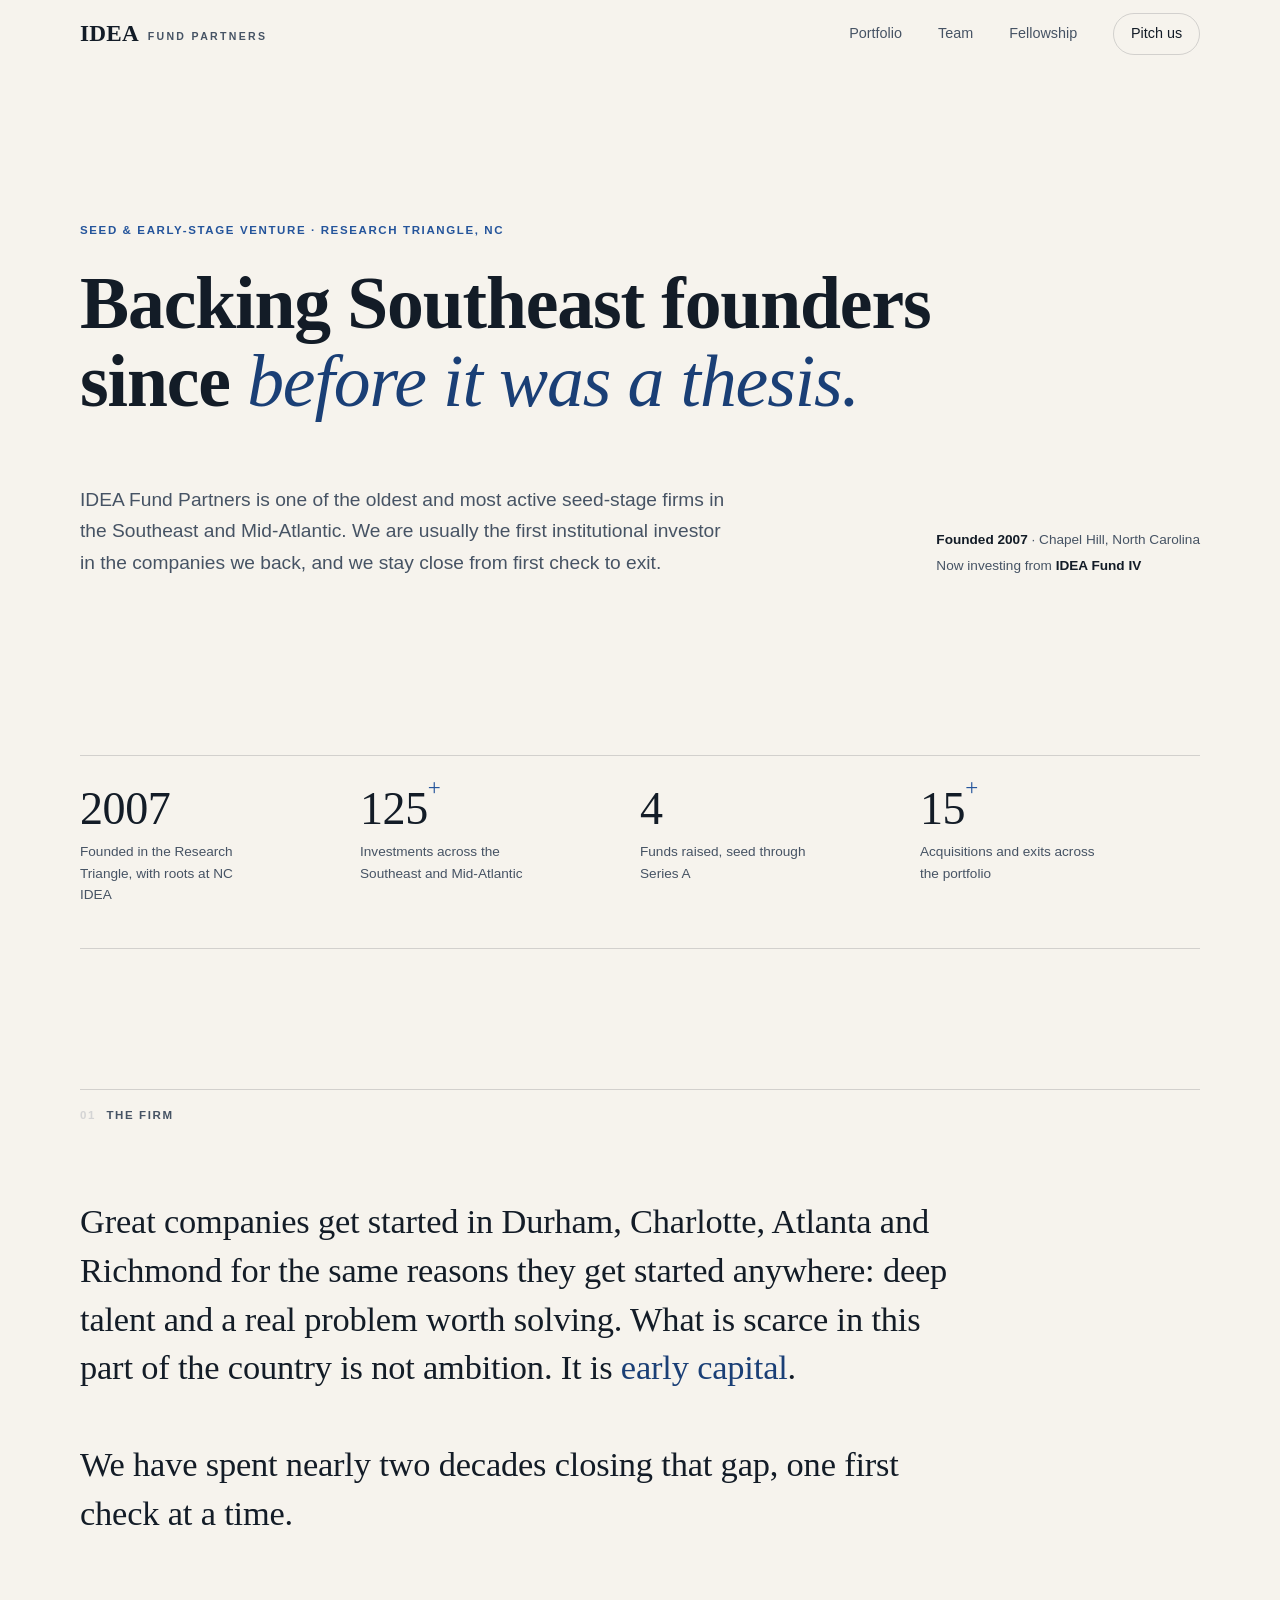
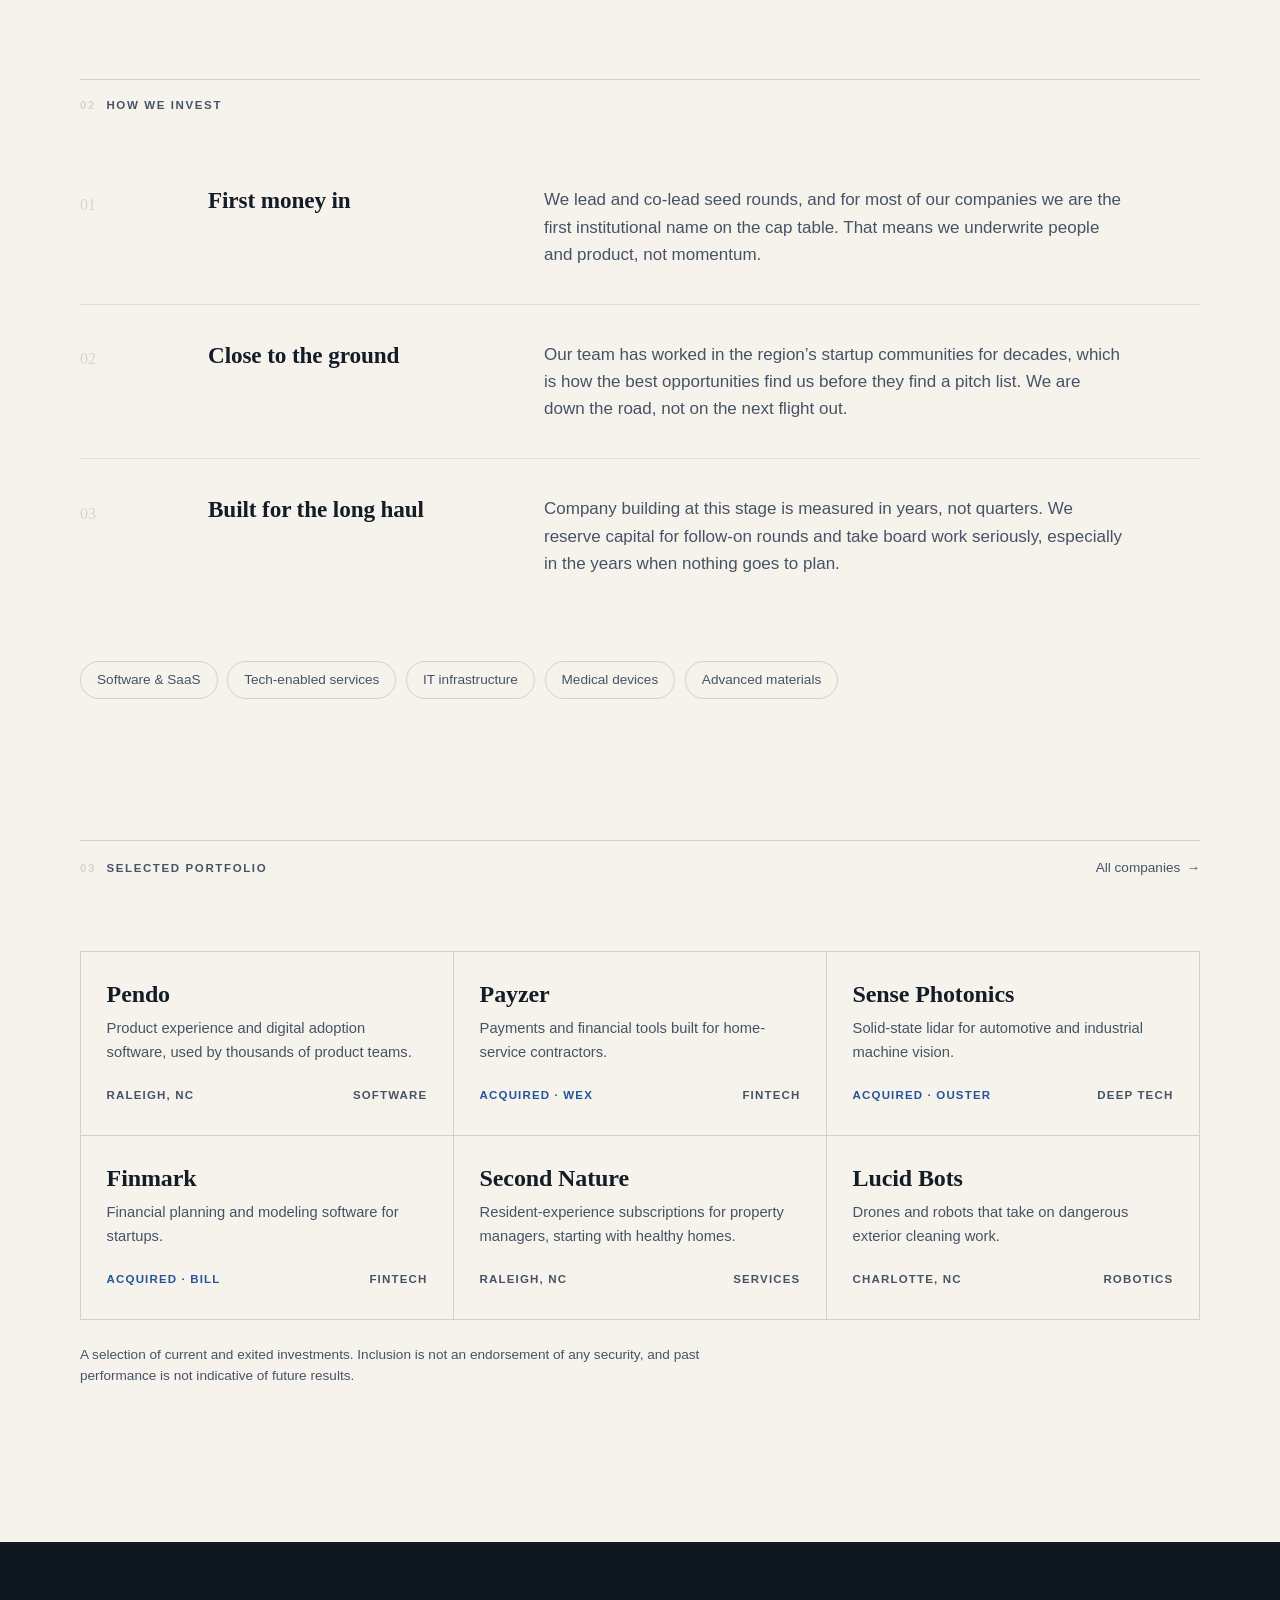
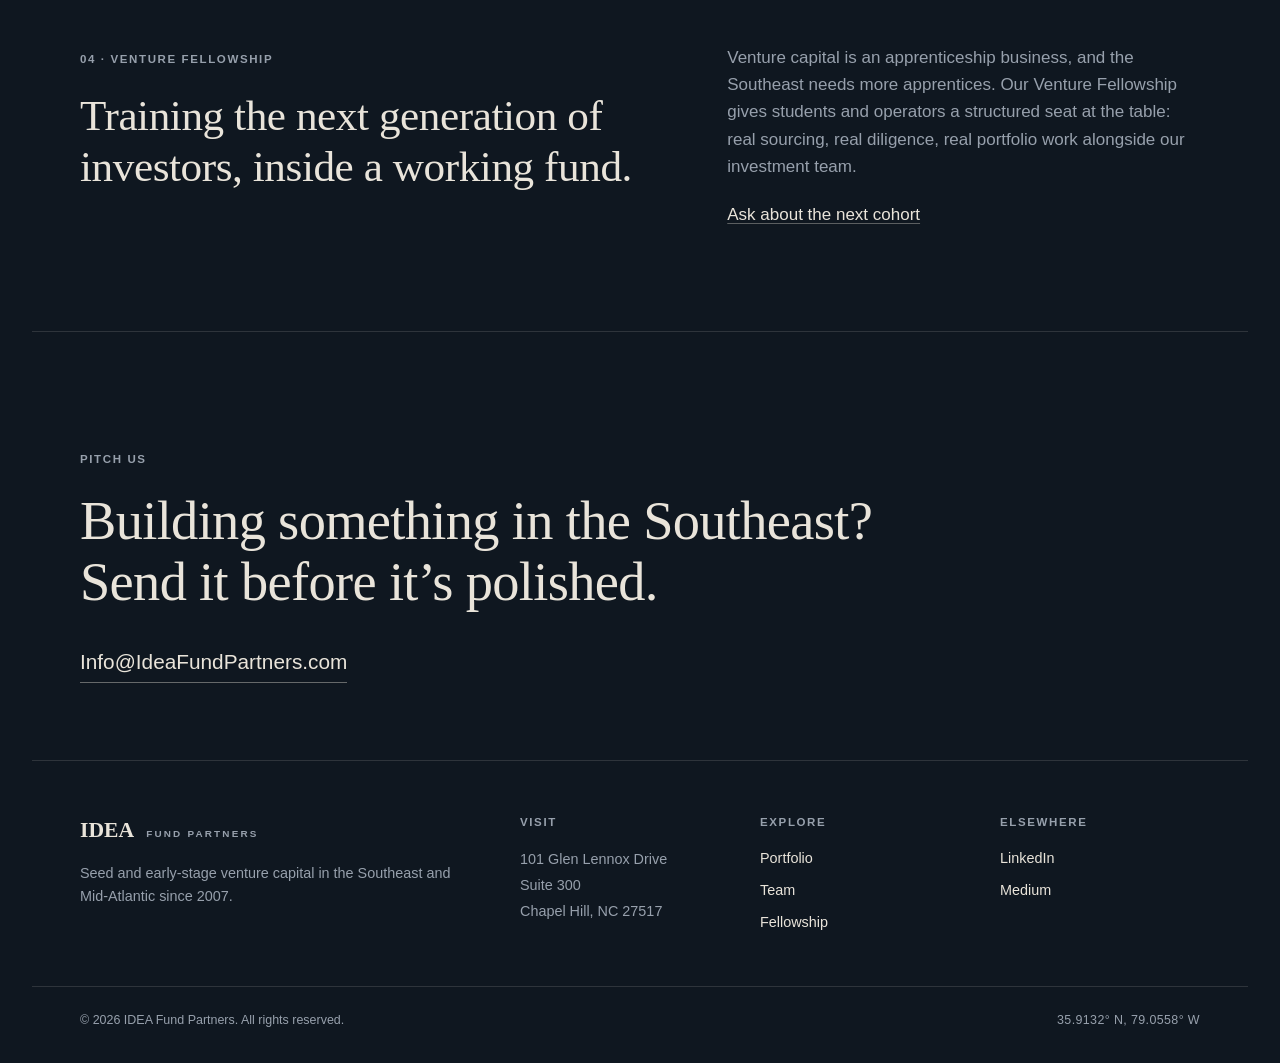
==== ideafund/index.html @ 856aa428 "Add IDEA Fund Partners site redesign Static three-page site (home, portfolio, team) for ideafundpart" ====
<!doctype html>
<html lang="en">
<head>
  <meta charset="utf-8">
  <meta name="viewport" content="width=device-width, initial-scale=1">
  <title>IDEA Fund Partners · Seed &amp; early-stage venture capital in the Southeast</title>
  <meta name="description" content="IDEA Fund Partners is one of the oldest and most active seed-stage venture firms in the Southeast and Mid-Atlantic, usually the first institutional investor in the companies it backs.">
  <link rel="icon" type="image/svg+xml" href="assets/favicon.svg">
  <link rel="preload" href="assets/fonts/source-serif-4-var.woff2" as="font" type="font/woff2" crossorigin>
  <link rel="preload" href="assets/fonts/inter-var.woff2" as="font" type="font/woff2" crossorigin>
  <link rel="stylesheet" href="assets/css/site.css">
  <meta property="og:title" content="IDEA Fund Partners">
  <meta property="og:description" content="Seed and early-stage venture capital in the Southeast and Mid-Atlantic since 2007. Usually the first institutional check.">
  <meta property="og:type" content="website">
</head>
<body>
  <a class="skip-link" href="#main">Skip to content</a>

  <header class="site-header">
    <div class="shell">
      <a class="wordmark" href="index.html" aria-label="IDEA Fund Partners home">
        <span class="idea">IDEA</span>
        <span class="rest">Fund Partners</span>
      </a>
      <button class="nav-toggle" aria-expanded="false" aria-controls="nav" aria-label="Menu">
        <span></span><span></span>
      </button>
      <nav class="site-nav" id="nav" aria-label="Primary">
        <a href="portfolio.html">Portfolio</a>
        <a href="team.html">Team</a>
        <a href="index.html#fellowship">Fellowship</a>
        <a class="nav-cta" href="mailto:Info@IdeaFundPartners.com">Pitch us</a>
      </nav>
    </div>
  </header>

  <main id="main">

    <section class="hero shell">
      <p class="label label--accent reveal">Seed &amp; early-stage venture · Research Triangle, NC</p>
      <h1 class="reveal">Backing Southeast founders since <em>before it was a thesis.</em></h1>
      <div class="hero-foot">
        <p class="hero-lede reveal">IDEA Fund Partners is one of the oldest and most active seed-stage
        firms in the Southeast and Mid-Atlantic. We are usually the first institutional
        investor in the companies we back, and we stay close from first check to exit.</p>
        <div class="hero-meta reveal" role="note">
          <strong>Founded 2007</strong> · Chapel Hill, North Carolina<br>
          Now investing from <strong>IDEA Fund IV</strong>
        </div>
      </div>
    </section>

    <section class="section shell" aria-label="Firm at a glance">
      <div class="stats reveal-group">
        <div class="reveal">
          <div class="num">2007</div>
          <p class="what">Founded in the Research Triangle, with roots at NC IDEA</p>
        </div>
        <div class="reveal">
          <div class="num">125<sup>+</sup></div>
          <p class="what">Investments across the Southeast and Mid-Atlantic</p>
        </div>
        <div class="reveal">
          <div class="num">4</div>
          <p class="what">Funds raised, seed through Series A</p>
        </div>
        <div class="reveal">
          <div class="num">15<sup>+</sup></div>
          <p class="what">Acquisitions and exits across the portfolio</p>
        </div>
      </div>
    </section>

    <section class="section shell" id="firm">
      <div class="section-head">
        <span class="label"><span class="n">01</span> The firm</span>
      </div>
      <div class="statement reveal">
        <p>Great companies get started in Durham, Charlotte, Atlanta and Richmond for
        the same reasons they get started anywhere: deep talent and a real problem
        worth solving. What is scarce in this part of the country is not ambition.
        It is <span class="accent">early capital</span>.</p>
        <p>We have spent nearly two decades closing that gap, one first check at a time.</p>
      </div>
    </section>

    <section class="section shell" id="approach">
      <div class="section-head">
        <span class="label"><span class="n">02</span> How we invest</span>
      </div>
      <div class="approach">
        <div class="approach-row reveal">
          <span class="n">01</span>
          <h3>First money in</h3>
          <p>We lead and co-lead seed rounds, and for most of our companies we are the
          first institutional name on the cap table. That means we underwrite people
          and product, not momentum.</p>
        </div>
        <div class="approach-row reveal">
          <span class="n">02</span>
          <h3>Close to the ground</h3>
          <p>Our team has worked in the region’s startup communities for decades, which
          is how the best opportunities find us before they find a pitch list. We are
          down the road, not on the next flight out.</p>
        </div>
        <div class="approach-row reveal">
          <span class="n">03</span>
          <h3>Built for the long haul</h3>
          <p>Company building at this stage is measured in years, not quarters. We
          reserve capital for follow-on rounds and take board work seriously,
          especially in the years when nothing goes to plan.</p>
        </div>
      </div>
      <ul class="sectors reveal" aria-label="Sectors we invest in">
        <li>Software &amp; SaaS</li>
        <li>Tech-enabled services</li>
        <li>IT infrastructure</li>
        <li>Medical devices</li>
        <li>Advanced materials</li>
      </ul>
    </section>

    <section class="section shell" id="portfolio">
      <div class="section-head">
        <span class="label"><span class="n">03</span> Selected portfolio</span>
        <a class="section-link" href="portfolio.html">All companies</a>
      </div>
      <div class="portfolio-grid reveal-group">
        <article class="reveal">
          <h3>Pendo</h3>
          <p class="desc">Product experience and digital adoption software, used by
          thousands of product teams.</p>
          <div class="meta"><span>Raleigh, NC</span><span>Software</span></div>
        </article>
        <article class="reveal">
          <h3>Payzer</h3>
          <p class="desc">Payments and financial tools built for home-service
          contractors.</p>
          <div class="meta"><span class="exit">Acquired · WEX</span><span>Fintech</span></div>
        </article>
        <article class="reveal">
          <h3>Sense Photonics</h3>
          <p class="desc">Solid-state lidar for automotive and industrial machine
          vision.</p>
          <div class="meta"><span class="exit">Acquired · Ouster</span><span>Deep tech</span></div>
        </article>
        <article class="reveal">
          <h3>Finmark</h3>
          <p class="desc">Financial planning and modeling software for startups.</p>
          <div class="meta"><span class="exit">Acquired · BILL</span><span>Fintech</span></div>
        </article>
        <article class="reveal">
          <h3>Second Nature</h3>
          <p class="desc">Resident-experience subscriptions for property managers,
          starting with healthy homes.</p>
          <div class="meta"><span>Raleigh, NC</span><span>Services</span></div>
        </article>
        <article class="reveal">
          <h3>Lucid Bots</h3>
          <p class="desc">Drones and robots that take on dangerous exterior cleaning
          work.</p>
          <div class="meta"><span>Charlotte, NC</span><span>Robotics</span></div>
        </article>
      </div>
      <p class="portfolio-note">A selection of current and exited investments. Inclusion is not an
      endorsement of any security, and past performance is not indicative of future results.</p>
    </section>

    <section class="band" id="fellowship">
      <div class="shell">
        <div>
          <span class="label">04 · Venture Fellowship</span>
          <h2>Training the next generation of investors, inside a working fund.</h2>
        </div>
        <div>
          <p>Venture capital is an apprenticeship business, and the Southeast needs
          more apprentices. Our Venture Fellowship gives students and operators a
          structured seat at the table: real sourcing, real diligence, real portfolio
          work alongside our investment team.</p>
          <p style="margin-top:1.25em"><a href="mailto:Info@IdeaFundPartners.com?subject=Venture%20Fellowship">Ask about the next cohort</a></p>
        </div>
      </div>
    </section>

  </main>

  <footer class="site-footer">
    <div class="shell footer-cta">
      <span class="label">Pitch us</span>
      <h2>Building something in the Southeast? Send it before it’s polished.</h2>
      <a class="mail" href="mailto:Info@IdeaFundPartners.com">Info@IdeaFundPartners.com</a>
    </div>
    <div class="shell footer-cols">
      <div>
        <div class="footer-wordmark">IDEA <span>Fund Partners</span></div>
        <p>Seed and early-stage venture capital in the Southeast and Mid-Atlantic
        since 2007.</p>
      </div>
      <div>
        <span class="label">Visit</span>
        <address>
          101 Glen Lennox Drive<br>
          Suite 300<br>
          Chapel Hill, NC 27517
        </address>
      </div>
      <div>
        <span class="label">Explore</span>
        <ul>
          <li><a href="portfolio.html">Portfolio</a></li>
          <li><a href="team.html">Team</a></li>
          <li><a href="index.html#fellowship">Fellowship</a></li>
        </ul>
      </div>
      <div>
        <span class="label">Elsewhere</span>
        <ul>
          <li><a href="https://www.linkedin.com/company/ideafundpartners" rel="noopener">LinkedIn</a></li>
          <li><a href="https://ideafundpartners.medium.com" rel="noopener">Medium</a></li>
        </ul>
      </div>
    </div>
    <div class="shell footer-legal">
      <span>&copy; <span data-year>2026</span> IDEA Fund Partners. All rights reserved.</span>
      <span class="coords">35.9132° N, 79.0558° W</span>
    </div>
  </footer>

  <script src="assets/js/site.js"></script>
</body>
</html>
---- ideafund/assets/css/site.css ----
/* ------------------------------------------------------------------
   IDEA Fund Partners — site styles
   Type: Source Serif 4 (display) / Inter (text, UI), self-hosted.
   No framework. Custom properties below are the whole design system.
   ------------------------------------------------------------------ */

@font-face {
  font-family: "Source Serif 4";
  src: url("../fonts/source-serif-4-var.woff2") format("woff2");
  font-weight: 300 700;
  font-style: normal;
  font-display: swap;
}
@font-face {
  font-family: "Source Serif 4";
  src: url("../fonts/source-serif-4-italic-var.woff2") format("woff2");
  font-weight: 300 700;
  font-style: italic;
  font-display: swap;
}
@font-face {
  font-family: "Inter";
  src: url("../fonts/inter-var.woff2") format("woff2");
  font-weight: 100 900;
  font-style: normal;
  font-display: swap;
}

:root {
  --paper: #f6f3ed;
  --paper-raised: #fbf9f5;
  --ink: #131c27;
  --ink-soft: #465364;
  --ink-faint: #77819144;
  --line: rgba(19, 28, 39, 0.16);
  --line-soft: rgba(19, 28, 39, 0.09);
  --accent: #24549b;
  --accent-deep: #1a3f76;
  --footer-ink: #0f1720;
  --footer-paper: #e9e4da;
  --footer-soft: #97a0ac;

  --serif: "Source Serif 4", "Iowan Old Style", Georgia, serif;
  --sans: "Inter", -apple-system, "Segoe UI", Helvetica, Arial, sans-serif;

  --measure: 34em;
  --gutter: clamp(1.25rem, 4vw, 3rem);
  --section: clamp(5rem, 11vw, 9.5rem);
  --max: 76rem;

  --ease: cubic-bezier(0.25, 0.1, 0.25, 1);
}

* { box-sizing: border-box; }

html {
  scroll-behavior: smooth;
  -webkit-text-size-adjust: 100%;
}

body {
  margin: 0;
  background: var(--paper);
  color: var(--ink);
  font-family: var(--sans);
  font-size: 1.0625rem;
  line-height: 1.6;
  font-feature-settings: "cv05" 1, "cv11" 1; /* Inter: open a, single-storey l off */
  -webkit-font-smoothing: antialiased;
  text-rendering: optimizeLegibility;
}

::selection {
  background: var(--accent);
  color: var(--paper);
}

a {
  color: inherit;
  text-decoration-thickness: 1px;
  text-underline-offset: 0.2em;
  text-decoration-color: var(--ink-faint);
  transition: text-decoration-color 160ms var(--ease), color 160ms var(--ease);
}
a:hover { text-decoration-color: currentColor; }

:focus-visible {
  outline: 2px solid var(--accent);
  outline-offset: 3px;
  border-radius: 1px;
}

.skip-link {
  position: absolute;
  left: -100vw;
  top: 0.75rem;
  background: var(--ink);
  color: var(--paper);
  padding: 0.5rem 0.9rem;
  font-size: 0.85rem;
  text-decoration: none;
  z-index: 100;
}
.skip-link:focus { left: 0.75rem; }

/* ---- layout primitives ------------------------------------------- */

.shell {
  max-width: var(--max);
  margin-inline: auto;
  padding-inline: var(--gutter);
}

.section {
  padding-block: var(--section);
  scroll-margin-top: 5rem;
}
.section + .section { padding-top: 0; }
.hero + .section { padding-top: clamp(2rem, 5vw, 4rem); }
.page-intro + .section { padding-top: 0; }

.rule { border: 0; border-top: 1px solid var(--line); margin: 0; }

/* Small uppercase labels — used for kickers, tags, column heads */
.label {
  font-size: 0.72rem;
  font-weight: 600;
  letter-spacing: 0.14em;
  text-transform: uppercase;
  color: var(--ink-soft);
}
.label--accent { color: var(--accent); }

.section-head {
  display: flex;
  align-items: baseline;
  justify-content: space-between;
  gap: 1rem;
  border-top: 1px solid var(--line);
  padding-top: 1rem;
  margin-bottom: clamp(2.5rem, 6vw, 4.5rem);
}
.section-head .label { display: inline-flex; gap: 0.9em; }
.section-head .label .n { color: var(--ink-faint); font-variant-numeric: tabular-nums; }

.section-link {
  font-size: 0.85rem;
  font-weight: 500;
  color: var(--ink-soft);
  text-decoration: none;
  white-space: nowrap;
}
.section-link::after {
  content: "\2192";
  margin-left: 0.45em;
  display: inline-block;
  transition: transform 180ms var(--ease);
}
.section-link:hover { color: var(--ink); }
.section-link:hover::after { transform: translateX(3px); }

/* ---- header ------------------------------------------------------- */

.site-header {
  position: sticky;
  top: 0;
  z-index: 50;
  background: color-mix(in srgb, var(--paper) 88%, transparent);
  -webkit-backdrop-filter: blur(10px);
  backdrop-filter: blur(10px);
  border-bottom: 1px solid transparent;
  transition: border-color 220ms var(--ease);
}
.site-header.is-scrolled { border-bottom-color: var(--line-soft); }

.site-header .shell {
  display: flex;
  align-items: center;
  justify-content: space-between;
  height: 4.25rem;
}

.wordmark {
  display: inline-flex;
  align-items: baseline;
  gap: 0.55rem;
  text-decoration: none;
  line-height: 1;
}
.wordmark .idea {
  font-family: var(--serif);
  font-size: 1.45rem;
  font-weight: 640;
  letter-spacing: 0.01em;
}
.wordmark .rest {
  font-size: 0.66rem;
  font-weight: 600;
  letter-spacing: 0.22em;
  text-transform: uppercase;
  color: var(--ink-soft);
  transform: translateY(-1px);
}

.site-nav {
  display: flex;
  align-items: center;
  gap: clamp(1.25rem, 3vw, 2.25rem);
}
.site-nav a {
  font-size: 0.9rem;
  font-weight: 500;
  text-decoration: none;
  color: var(--ink-soft);
}
.site-nav a:hover,
.site-nav a[aria-current="page"] { color: var(--ink); }
.site-nav a[aria-current="page"] {
  text-decoration: underline;
  text-decoration-thickness: 1px;
  text-underline-offset: 0.45em;
  text-decoration-color: var(--accent);
}

.nav-cta {
  border: 1px solid var(--line);
  border-radius: 999px;
  padding: 0.5rem 1.05rem;
  color: var(--ink) !important;
  transition: background 180ms var(--ease), border-color 180ms var(--ease), color 180ms var(--ease);
}
.nav-cta:hover {
  background: var(--ink);
  border-color: var(--ink);
  color: var(--paper) !important;
}

.nav-toggle { display: none; }

@media (max-width: 44em) {
  .nav-toggle {
    display: inline-flex;
    flex-direction: column;
    justify-content: center;
    gap: 5px;
    width: 2.5rem;
    height: 2.5rem;
    padding: 0;
    background: none;
    border: 0;
    cursor: pointer;
    align-items: center;
  }
  .nav-toggle span {
    width: 1.15rem;
    height: 1.5px;
    background: var(--ink);
    transition: transform 200ms var(--ease), opacity 200ms var(--ease);
  }
  .nav-toggle[aria-expanded="true"] span:nth-child(1) { transform: translateY(3.25px) rotate(45deg); }
  .nav-toggle[aria-expanded="true"] span:nth-child(2) { transform: translateY(-3.25px) rotate(-45deg); }

  .site-nav {
    position: absolute;
    inset: 100% 0 auto 0;
    flex-direction: column;
    align-items: stretch;
    gap: 0;
    background: var(--paper);
    border-bottom: 1px solid var(--line);
    padding: 0.5rem var(--gutter) 1.25rem;
    display: none;
  }
  .site-nav.is-open { display: flex; }
  .site-nav a {
    padding: 0.85rem 0;
    font-size: 1.05rem;
    border-bottom: 1px solid var(--line-soft);
  }
  .nav-cta {
    margin-top: 1rem;
    border-radius: 999px;
    text-align: center;
    border-bottom: 1px solid var(--line);
  }
}

/* ---- hero --------------------------------------------------------- */

.hero { padding-block: clamp(4.5rem, 11vw, 9rem) clamp(4rem, 9vw, 7rem); }

.hero .label { margin-bottom: 1.5rem; }

.hero h1 {
  font-family: var(--serif);
  font-weight: 560;
  font-size: clamp(2.5rem, 6.4vw, 4.6rem);
  line-height: 1.06;
  letter-spacing: -0.015em;
  margin: 0;
  max-width: 15em;
  text-wrap: balance;
}
.hero h1 em {
  font-style: italic;
  font-weight: 480;
  color: var(--accent-deep);
}

.hero-foot {
  display: flex;
  flex-wrap: wrap;
  align-items: flex-end;
  justify-content: space-between;
  gap: 2rem 3rem;
  margin-top: clamp(2.5rem, 5vw, 4rem);
}
.hero-lede {
  font-size: clamp(1.05rem, 1.6vw, 1.2rem);
  line-height: 1.65;
  color: var(--ink-soft);
  max-width: var(--measure);
  margin: 0;
}
.hero-meta {
  font-size: 0.85rem;
  color: var(--ink-soft);
  line-height: 1.9;
}
@media (min-width: 44em) { .hero-meta { white-space: nowrap; } }
.hero-meta strong { font-weight: 600; color: var(--ink); }

/* ---- stats -------------------------------------------------------- */

.stats {
  display: grid;
  grid-template-columns: repeat(4, 1fr);
  border-top: 1px solid var(--line);
}
.stats > div {
  border-bottom: 1px solid var(--line);
  padding: 1.75rem 1.5rem 1.75rem 0;
}
.stats .num {
  font-family: var(--serif);
  font-size: clamp(2rem, 3.6vw, 2.9rem);
  font-weight: 540;
  line-height: 1.1;
  letter-spacing: -0.01em;
  font-variant-numeric: proportional-nums;
}
.stats .num sup {
  font-size: 0.5em;
  top: -0.55em;
  position: relative;
  color: var(--accent);
}
.stats .what {
  margin-top: 0.4rem;
  font-size: 0.85rem;
  color: var(--ink-soft);
  max-width: 13em;
}
@media (max-width: 44em) {
  .stats { grid-template-columns: 1fr 1fr; }
}

/* ---- editorial statement ------------------------------------------ */

.statement p {
  font-family: var(--serif);
  font-weight: 440;
  font-size: clamp(1.45rem, 3vw, 2.15rem);
  line-height: 1.42;
  letter-spacing: -0.005em;
  margin: 0;
  max-width: 26em;
}
.statement p + p { margin-top: 1.4em; }
.statement .accent { color: var(--accent-deep); }

/* ---- approach rows ------------------------------------------------ */

.approach { display: grid; gap: 0; }
.approach-row {
  display: grid;
  grid-template-columns: 5rem minmax(0, 18rem) minmax(0, 1fr);
  gap: 1.5rem 3rem;
  padding-block: 2.25rem;
  border-top: 1px solid var(--line-soft);
}
.approach-row:first-child { border-top: 0; padding-top: 0; }
.approach-row .n {
  font-family: var(--serif);
  font-size: 1rem;
  font-weight: 500;
  color: var(--ink-faint);
  font-variant-numeric: tabular-nums;
  padding-top: 0.35rem;
}
.approach-row h3 {
  font-family: var(--serif);
  font-size: 1.45rem;
  font-weight: 560;
  line-height: 1.25;
  margin: 0;
  letter-spacing: -0.005em;
}
.approach-row p {
  margin: 0;
  color: var(--ink-soft);
  max-width: var(--measure);
}
@media (max-width: 44em) {
  .approach-row { grid-template-columns: 1fr; gap: 0.6rem; }
  .approach-row .n { padding-top: 0; }
}

/* ---- sectors strip ------------------------------------------------ */

.sectors {
  display: flex;
  flex-wrap: wrap;
  gap: 0.6rem;
  margin-top: 3rem;
}
.sectors li {
  list-style: none;
  font-size: 0.85rem;
  font-weight: 500;
  color: var(--ink-soft);
  border: 1px solid var(--line);
  border-radius: 999px;
  padding: 0.45rem 1rem;
}
ul.sectors { padding: 0; margin-block: 3rem 0; }

/* ---- portfolio ---------------------------------------------------- */

.portfolio-grid {
  display: grid;
  grid-template-columns: repeat(3, 1fr);
  border-top: 1px solid var(--line);
  border-left: 1px solid var(--line);
}
.portfolio-grid > article {
  border-right: 1px solid var(--line);
  border-bottom: 1px solid var(--line);
  padding: 1.75rem 1.6rem 1.9rem;
  display: flex;
  flex-direction: column;
  gap: 0.55rem;
  min-height: 11.5rem;
  background: transparent;
  transition: background 200ms var(--ease);
}
.portfolio-grid > article:hover { background: var(--paper-raised); }
.portfolio-grid h3 {
  font-family: var(--serif);
  font-size: 1.5rem;
  font-weight: 580;
  letter-spacing: -0.005em;
  margin: 0;
  line-height: 1.2;
}
.portfolio-grid h3 a { text-decoration: none; }
.portfolio-grid .desc {
  margin: 0;
  font-size: 0.92rem;
  color: var(--ink-soft);
  flex: 1;
}
.portfolio-grid .meta {
  display: flex;
  justify-content: space-between;
  gap: 1rem;
  font-size: 0.72rem;
  font-weight: 600;
  letter-spacing: 0.1em;
  text-transform: uppercase;
  color: var(--ink-soft);
}
.portfolio-grid .meta .exit { color: var(--accent); }
@media (max-width: 60em) { .portfolio-grid { grid-template-columns: 1fr 1fr; } }
@media (max-width: 40em) { .portfolio-grid { grid-template-columns: 1fr; } }

.portfolio-note {
  margin-top: 1.5rem;
  font-size: 0.85rem;
  color: var(--ink-soft);
  max-width: 46em;
}

/* ---- team --------------------------------------------------------- */

.team-grid {
  display: grid;
  grid-template-columns: repeat(3, 1fr);
  gap: clamp(2.5rem, 5vw, 4rem) clamp(1.5rem, 4vw, 3rem);
}
.team-grid.team-grid--wide { grid-template-columns: repeat(2, 1fr); }
.person { border-top: 1px solid var(--line); padding-top: 1.25rem; }
.person h3 {
  font-family: var(--serif);
  font-size: 1.6rem;
  font-weight: 560;
  letter-spacing: -0.005em;
  margin: 0 0 0.25rem;
  line-height: 1.2;
}
.person .role {
  display: block;
  margin-bottom: 0.9rem;
}
.person p {
  margin: 0;
  font-size: 0.95rem;
  color: var(--ink-soft);
}
@media (max-width: 60em) {
  .team-grid, .team-grid.team-grid--wide { grid-template-columns: 1fr 1fr; }
}
@media (max-width: 40em) {
  .team-grid, .team-grid.team-grid--wide { grid-template-columns: 1fr; gap: 2.25rem; }
}

/* ---- fellowship / dark band --------------------------------------- */

.band {
  background: var(--footer-ink);
  color: var(--footer-paper);
}
.band .shell {
  padding-block: clamp(4rem, 8vw, 6.5rem);
  display: grid;
  grid-template-columns: minmax(0, 1.2fr) minmax(0, 1fr);
  gap: 2.5rem 5rem;
  align-items: start;
}
.band .label { color: var(--footer-soft); }
.band h2 {
  font-family: var(--serif);
  font-size: clamp(1.8rem, 3.6vw, 2.7rem);
  font-weight: 520;
  line-height: 1.18;
  letter-spacing: -0.01em;
  margin: 1.25rem 0 0;
  text-wrap: balance;
}
.band p { color: var(--footer-soft); margin: 0; max-width: var(--measure); }
.band p + p { margin-top: 1em; }
.band a { color: var(--footer-paper); text-decoration-color: rgba(233, 228, 218, 0.35); }
.band a:hover { text-decoration-color: var(--footer-paper); }
.band ::selection { background: var(--footer-paper); color: var(--footer-ink); }
@media (max-width: 52em) { .band .shell { grid-template-columns: 1fr; } }

/* ---- page intro (interior pages) ---------------------------------- */

.page-intro { padding-block: clamp(4rem, 9vw, 7rem) clamp(3rem, 7vw, 5.5rem); }
.page-intro h1 {
  font-family: var(--serif);
  font-weight: 560;
  font-size: clamp(2.3rem, 5.4vw, 3.9rem);
  line-height: 1.08;
  letter-spacing: -0.012em;
  margin: 1.25rem 0 0;
  max-width: 17em;
  text-wrap: balance;
}
.page-intro .lede {
  margin: 1.75rem 0 0;
  font-size: clamp(1.02rem, 1.5vw, 1.15rem);
  color: var(--ink-soft);
  max-width: var(--measure);
}

/* ---- footer ------------------------------------------------------- */

.site-footer {
  background: var(--footer-ink);
  color: var(--footer-paper);
}
.site-footer a { color: inherit; text-decoration: none; }
.site-footer a:hover { text-decoration: underline; text-decoration-thickness: 1px; text-underline-offset: 0.25em; }
.site-footer ::selection { background: var(--footer-paper); color: var(--footer-ink); }

.footer-cta {
  padding-block: clamp(4rem, 9vw, 7rem) clamp(3rem, 6vw, 5rem);
  border-top: 1px solid rgba(233, 228, 218, 0.14);
  border-bottom: 1px solid rgba(233, 228, 218, 0.14);
}
.footer-cta h2 {
  font-family: var(--serif);
  font-weight: 520;
  font-size: clamp(2rem, 4.6vw, 3.4rem);
  line-height: 1.12;
  letter-spacing: -0.012em;
  margin: 1.25rem 0 0;
  max-width: 16em;
  text-wrap: balance;
}
.footer-cta .label { color: var(--footer-soft); }
.footer-cta .mail {
  display: inline-block;
  margin-top: 2rem;
  font-size: clamp(1.05rem, 2vw, 1.3rem);
  font-weight: 500;
  border-bottom: 1px solid rgba(233, 228, 218, 0.4);
  padding-bottom: 0.2em;
  transition: border-color 180ms var(--ease);
}
.footer-cta .mail:hover { text-decoration: none; border-color: var(--footer-paper); }

.footer-cols {
  display: grid;
  grid-template-columns: 2fr 1fr 1fr 1fr;
  gap: 2.5rem;
  padding-block: 3.25rem;
  font-size: 0.9rem;
  color: var(--footer-soft);
}
.footer-cols .label { color: var(--footer-soft); margin-bottom: 1rem; display: block; }
.footer-cols ul { list-style: none; margin: 0; padding: 0; display: grid; gap: 0.55rem; }
.footer-cols address { font-style: normal; line-height: 1.8; }
.footer-cols a { color: var(--footer-paper); }
.footer-wordmark {
  font-family: var(--serif);
  font-size: 1.35rem;
  font-weight: 620;
  color: var(--footer-paper);
  margin-bottom: 0.75rem;
}
.footer-wordmark span {
  font-family: var(--sans);
  font-size: 0.62rem;
  font-weight: 600;
  letter-spacing: 0.22em;
  text-transform: uppercase;
  color: var(--footer-soft);
  margin-left: 0.5rem;
}

.footer-legal {
  display: flex;
  flex-wrap: wrap;
  justify-content: space-between;
  gap: 0.75rem 2rem;
  padding-block: 1.5rem 2rem;
  border-top: 1px solid rgba(233, 228, 218, 0.14);
  font-size: 0.78rem;
  color: var(--footer-soft);
}
.footer-legal .coords { font-variant-numeric: tabular-nums; letter-spacing: 0.03em; }

@media (max-width: 52em) {
  .footer-cols { grid-template-columns: 1fr 1fr; }
}
@media (max-width: 34em) {
  .footer-cols { grid-template-columns: 1fr; }
}

/* ---- reveal-on-scroll --------------------------------------------- */

@media (prefers-reduced-motion: no-preference) {
  .reveal {
    opacity: 0;
    transform: translateY(14px);
    transition: opacity 650ms var(--ease), transform 650ms var(--ease);
    transition-delay: var(--reveal-delay, 0ms);
  }
  .reveal.is-visible { opacity: 1; transform: none; }
}

/* ---- print -------------------------------------------------------- */

@media print {
  .site-header, .skip-link, .nav-toggle { display: none; }
  body { background: #fff; }
}
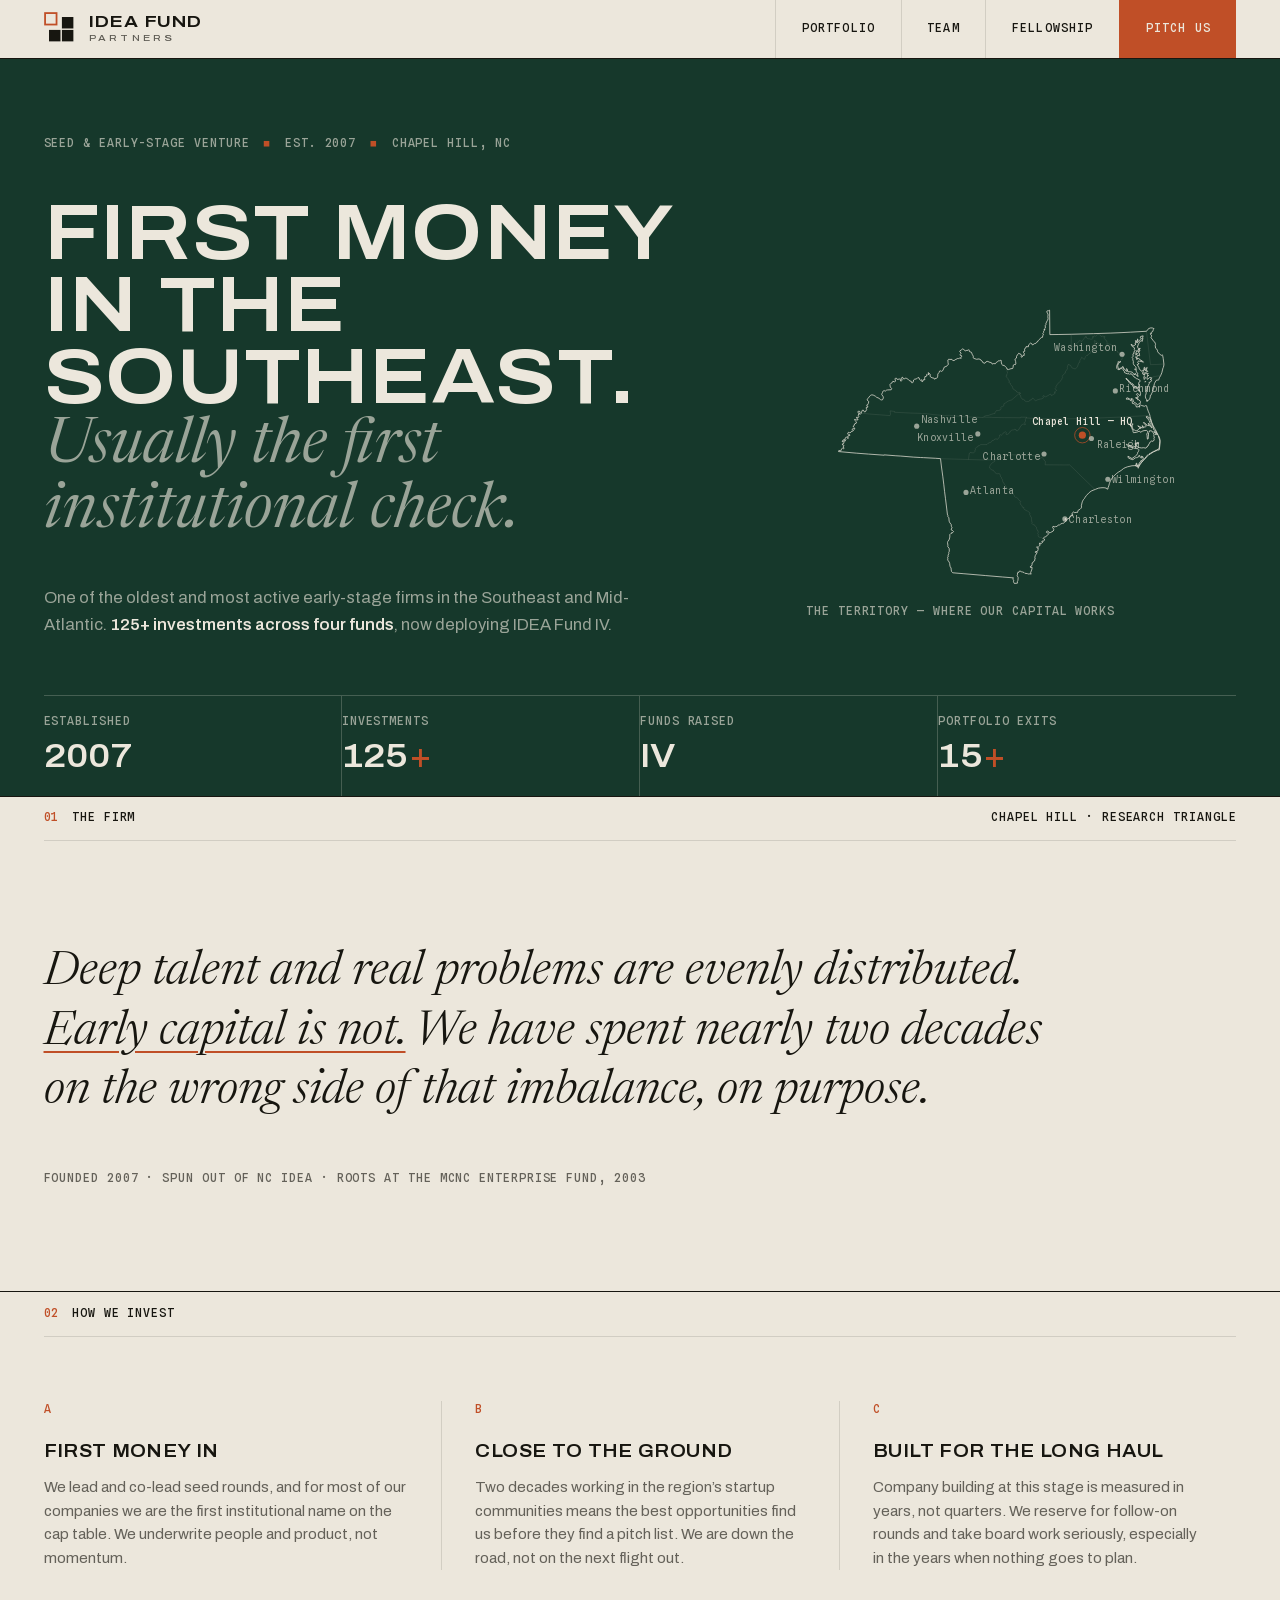
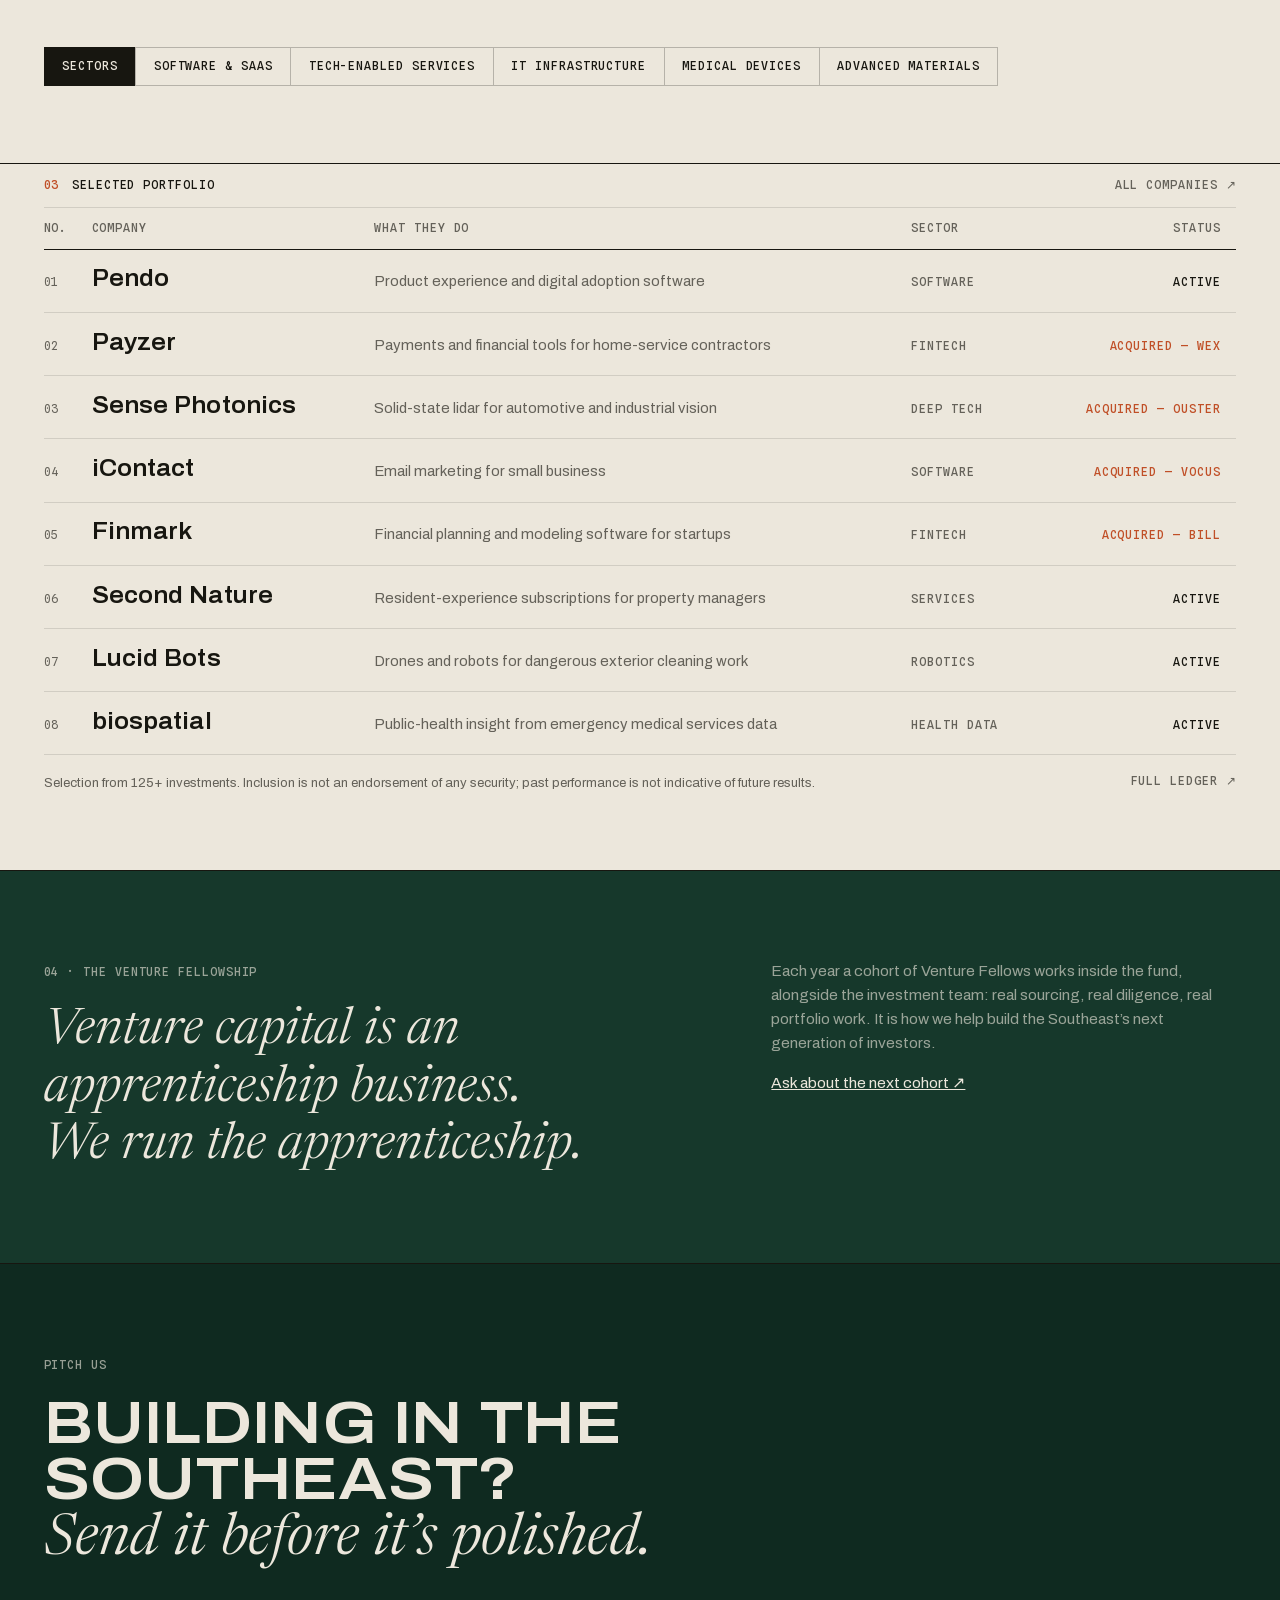
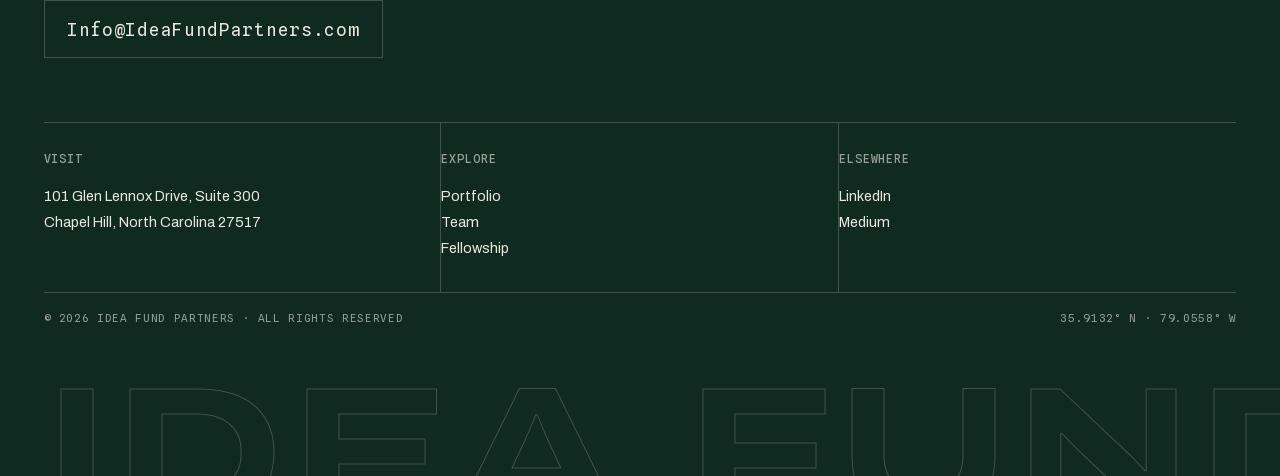
==== commit f2773dcf: "Rebuild IDEA Fund Partners site with a distinctive ledger design Complete redesign replacing the fir" ====
--- a/ideafund/index.html
+++ b/ideafund/index.html
@@ -3,11 +3,12 @@
 <head>
   <meta charset="utf-8">
   <meta name="viewport" content="width=device-width, initial-scale=1">
-  <title>IDEA Fund Partners · Seed &amp; early-stage venture capital in the Southeast</title>
+  <title>IDEA Fund Partners — First money in the Southeast</title>
   <meta name="description" content="IDEA Fund Partners is one of the oldest and most active seed-stage venture firms in the Southeast and Mid-Atlantic, usually the first institutional investor in the companies it backs.">
   <link rel="icon" type="image/svg+xml" href="assets/favicon.svg">
-  <link rel="preload" href="assets/fonts/source-serif-4-var.woff2" as="font" type="font/woff2" crossorigin>
-  <link rel="preload" href="assets/fonts/inter-var.woff2" as="font" type="font/woff2" crossorigin>
+  <link rel="preload" href="assets/fonts/archivo-var.woff2" as="font" type="font/woff2" crossorigin>
+  <link rel="preload" href="assets/fonts/newsreader-italic-var.woff2" as="font" type="font/woff2" crossorigin>
+  <link rel="preload" href="assets/fonts/spline-sans-mono-var.woff2" as="font" type="font/woff2" crossorigin>
   <link rel="stylesheet" href="assets/css/site.css">
   <meta property="og:title" content="IDEA Fund Partners">
   <meta property="og:description" content="Seed and early-stage venture capital in the Southeast and Mid-Atlantic since 2007. Usually the first institutional check.">
@@ -18,166 +19,220 @@
 
   <header class="site-header">
     <div class="shell">
-      <a class="wordmark" href="index.html" aria-label="IDEA Fund Partners home">
-        <span class="idea">IDEA</span>
-        <span class="rest">Fund Partners</span>
+      <a class="brand" href="index.html" aria-label="IDEA Fund Partners home">
+        <svg class="mark" viewBox="0 0 48 48" aria-hidden="true">
+          <rect x="7" y="25" width="16" height="16" fill="currentColor"/>
+          <rect x="25" y="25" width="16" height="16" fill="currentColor"/>
+          <rect x="25" y="7" width="16" height="16" fill="currentColor"/>
+          <rect x="1.5" y="1.5" width="16" height="16" fill="none" stroke="#c04f27" stroke-width="2.5"/>
+        </svg>
+        <span class="wordmark">Idea Fund<small>Partners</small></span>
       </a>
-      <button class="nav-toggle" aria-expanded="false" aria-controls="nav" aria-label="Menu">
-        <span></span><span></span>
-      </button>
+      <button class="nav-toggle" aria-expanded="false" aria-controls="nav">Menu</button>
       <nav class="site-nav" id="nav" aria-label="Primary">
         <a href="portfolio.html">Portfolio</a>
         <a href="team.html">Team</a>
         <a href="index.html#fellowship">Fellowship</a>
-        <a class="nav-cta" href="mailto:Info@IdeaFundPartners.com">Pitch us</a>
+        <a class="cta" href="mailto:Info@IdeaFundPartners.com">Pitch&nbsp;us</a>
       </nav>
     </div>
   </header>
 
   <main id="main">
 
-    <section class="hero shell">
-      <p class="label label--accent reveal">Seed &amp; early-stage venture · Research Triangle, NC</p>
-      <h1 class="reveal">Backing Southeast founders since <em>before it was a thesis.</em></h1>
-      <div class="hero-foot">
-        <p class="hero-lede reveal">IDEA Fund Partners is one of the oldest and most active seed-stage
-        firms in the Southeast and Mid-Atlantic. We are usually the first institutional
-        investor in the companies we back, and we stay close from first check to exit.</p>
-        <div class="hero-meta reveal" role="note">
-          <strong>Founded 2007</strong> · Chapel Hill, North Carolina<br>
-          Now investing from <strong>IDEA Fund IV</strong>
-        </div>
-      </div>
-    </section>
-
-    <section class="section shell" aria-label="Firm at a glance">
-      <div class="stats reveal-group">
-        <div class="reveal">
-          <div class="num">2007</div>
-          <p class="what">Founded in the Research Triangle, with roots at NC IDEA</p>
-        </div>
-        <div class="reveal">
-          <div class="num">125<sup>+</sup></div>
-          <p class="what">Investments across the Southeast and Mid-Atlantic</p>
-        </div>
-        <div class="reveal">
-          <div class="num">4</div>
-          <p class="what">Funds raised, seed through Series A</p>
-        </div>
-        <div class="reveal">
-          <div class="num">15<sup>+</sup></div>
-          <p class="what">Acquisitions and exits across the portfolio</p>
-        </div>
-      </div>
-    </section>
-
-    <section class="section shell" id="firm">
-      <div class="section-head">
-        <span class="label"><span class="n">01</span> The firm</span>
-      </div>
-      <div class="statement reveal">
-        <p>Great companies get started in Durham, Charlotte, Atlanta and Richmond for
-        the same reasons they get started anywhere: deep talent and a real problem
-        worth solving. What is scarce in this part of the country is not ambition.
-        It is <span class="accent">early capital</span>.</p>
-        <p>We have spent nearly two decades closing that gap, one first check at a time.</p>
-      </div>
-    </section>
-
-    <section class="section shell" id="approach">
-      <div class="section-head">
-        <span class="label"><span class="n">02</span> How we invest</span>
-      </div>
-      <div class="approach">
-        <div class="approach-row reveal">
-          <span class="n">01</span>
-          <h3>First money in</h3>
-          <p>We lead and co-lead seed rounds, and for most of our companies we are the
-          first institutional name on the cap table. That means we underwrite people
-          and product, not momentum.</p>
-        </div>
-        <div class="approach-row reveal">
-          <span class="n">02</span>
-          <h3>Close to the ground</h3>
-          <p>Our team has worked in the region’s startup communities for decades, which
-          is how the best opportunities find us before they find a pitch list. We are
-          down the road, not on the next flight out.</p>
-        </div>
-        <div class="approach-row reveal">
-          <span class="n">03</span>
-          <h3>Built for the long haul</h3>
-          <p>Company building at this stage is measured in years, not quarters. We
-          reserve capital for follow-on rounds and take board work seriously,
-          especially in the years when nothing goes to plan.</p>
-        </div>
-      </div>
-      <ul class="sectors reveal" aria-label="Sectors we invest in">
-        <li>Software &amp; SaaS</li>
-        <li>Tech-enabled services</li>
-        <li>IT infrastructure</li>
-        <li>Medical devices</li>
-        <li>Advanced materials</li>
-      </ul>
-    </section>
-
-    <section class="section shell" id="portfolio">
-      <div class="section-head">
-        <span class="label"><span class="n">03</span> Selected portfolio</span>
-        <a class="section-link" href="portfolio.html">All companies</a>
-      </div>
-      <div class="portfolio-grid reveal-group">
-        <article class="reveal">
-          <h3>Pendo</h3>
-          <p class="desc">Product experience and digital adoption software, used by
-          thousands of product teams.</p>
-          <div class="meta"><span>Raleigh, NC</span><span>Software</span></div>
-        </article>
-        <article class="reveal">
-          <h3>Payzer</h3>
-          <p class="desc">Payments and financial tools built for home-service
-          contractors.</p>
-          <div class="meta"><span class="exit">Acquired · WEX</span><span>Fintech</span></div>
-        </article>
-        <article class="reveal">
-          <h3>Sense Photonics</h3>
-          <p class="desc">Solid-state lidar for automotive and industrial machine
-          vision.</p>
-          <div class="meta"><span class="exit">Acquired · Ouster</span><span>Deep tech</span></div>
-        </article>
-        <article class="reveal">
-          <h3>Finmark</h3>
-          <p class="desc">Financial planning and modeling software for startups.</p>
-          <div class="meta"><span class="exit">Acquired · BILL</span><span>Fintech</span></div>
-        </article>
-        <article class="reveal">
-          <h3>Second Nature</h3>
-          <p class="desc">Resident-experience subscriptions for property managers,
-          starting with healthy homes.</p>
-          <div class="meta"><span>Raleigh, NC</span><span>Services</span></div>
-        </article>
-        <article class="reveal">
-          <h3>Lucid Bots</h3>
-          <p class="desc">Drones and robots that take on dangerous exterior cleaning
-          work.</p>
-          <div class="meta"><span>Charlotte, NC</span><span>Robotics</span></div>
-        </article>
-      </div>
-      <p class="portfolio-note">A selection of current and exited investments. Inclusion is not an
-      endorsement of any security, and past performance is not indicative of future results.</p>
+    <section class="hero">
+      <div class="shell">
+        <div class="hero-grid">
+          <div>
+            <p class="kicker mono">
+              <span>Seed &amp; early-stage venture</span>
+              <span class="tick">&#9632;</span>
+              <span>Est. 2007</span>
+              <span class="tick">&#9632;</span>
+              <span>Chapel Hill, NC</span>
+            </p>
+            <h1 class="disp">First money<br>in the Southeast.
+              <span class="it">Usually the first institutional check.</span>
+            </h1>
+            <p class="hero-lede">One of the oldest and most active early-stage firms in the
+            Southeast and Mid-Atlantic. <strong>125+ investments across four funds</strong>,
+            now deploying IDEA&nbsp;Fund&nbsp;IV.</p>
+          </div>
+          <figure class="map-well">
+            <svg class="map" viewBox="0 0 760 560" role="img" aria-label="Map of the Southeast and Mid-Atlantic United States with cities where IDEA Fund Partners invests; headquarters in Chapel Hill, North Carolina" xmlns="http://www.w3.org/2000/svg">
+<path class="m-outline" d="M104.29,214.873L103.88,216.22L105.787,216.688L107.12,215.015L109.561,208.889L111.536,208.47L113.932,212.135L115.925,211.492L117.213,208.433L118.501,207.243L117.073,204.547L117.82,202.647L120.18,202.966L120.721,201.762L118.333,199.926L118.614,198.256L120.125,197.974L121.172,196.008L122.223,192.082L120.966,191.049L119.08,188.585L119.862,186.197L122.403,184.081L123.955,181.307L126.015,179.597L128.001,178.815L130.782,179.251L135.209,181.456L137.143,183.337L142.174,185.49L144.81,187.997L146.688,188.711L148.934,188.428L150.691,184.592L149.867,181.595L147.569,178.537L147.355,177.408L148.886,174.625L149.355,172.21L152.141,170.45L154.117,171.748L156.924,169.63L158.721,169.266L165.831,168.907L166.862,166.752L164.131,163.54L163.422,158.818L165.203,156.447L167.797,155.064L169.165,152.219L172.436,153.861L174.329,151.894L173.133,147.765L174.711,146.088L176.014,146.352L177.471,148.762L183.698,147.782L184.344,149.158L183.748,151.613L185.349,151.848L187.361,150.194L185.932,147.256L187.138,144.395L188.289,144.734L189.03,146.961L191.024,147.929L193.17,146.415L196.076,146.858L199.174,149.002L202.241,151.72L204.84,152.45L205.852,155.267L207.47,155.227L208.563,154.088L209.54,149.829L211.078,148.582L215.383,147.622L217.556,145.429L220.043,145.476L221.583,149.518L222.993,150.573L224.514,149.542L225.952,150.063L225.101,152.286L226.069,153.405L227.746,152.203L228.185,149.424L231.568,149.199L230.924,147.476L231.431,143.322L234.079,143.057L235.049,141.238L233.775,140.417L235.153,139.197L236.268,140.277L237.499,139.049L239.399,139.054L239.6,137.953L237.732,137.326L237.661,135.81L238.831,135.779L241.745,138.903L241.687,143.081L245.365,145.705L248.576,145.902L250.354,148.565L251.013,146.995L254.41,146.351L255.627,145.34L256.498,142.267L256.527,138.399L259.002,135.309L260.001,132.552L261.482,132.039L263.473,133.194L266.314,131.583L269.38,124.554L273.801,123.226L274.897,121.314L277.291,119.632L276.548,116.445L276.193,110.871L277.989,109.476L280.293,109.879L284.068,109.715L285.442,111.68L288.177,112.228L290.268,110.572L295.435,107.958L296.729,108.226L299.079,107.286L302.257,107.529L301.456,105.545L303.404,103.565L302.864,102.435L300.419,102.04L300.042,100.382L301.688,98.748L301.447,97.361L299.249,94.127L299.568,93.249L302.374,91.344L305.039,89.299L306.043,89.421L308.125,91.891L311.111,93.233L313.169,92.008L315.182,92.204L316.374,90.951L317.516,91.341L318,94.425L322.139,95.97L323.474,99.744L325.681,103.497L325.599,106.43L326.289,107.605L332.028,109.584L336.825,108.862L340.972,111.01L341.37,112.531L343.515,113.737L344.188,115.976L348.218,117.356L350.312,114.469L354.1,113.571L356.244,115.037L360.285,116.006L361.86,117.102L362.549,119.026L364.455,117.995L368.805,118.115L370.294,115.785L372.928,114.317L374.259,112.604L376.431,112.638L379.493,111.26L380.486,112.741L380.024,114.69L381.26,119.641L383.124,121.31L386.169,121.616L389.176,125.163L391.048,126.74L391.316,128.698L393.925,129.615L399.032,127.889L402.381,127.43L403.126,125.259L403.597,120.908L405.348,119.678L407.668,120.006L408.547,118.679L408.144,114.188L406.729,109.511L409.784,107.221L409.803,104.243L411.85,100.345L413.59,99.155L414.465,97.515L416.332,99.303L417.919,99.355L419.637,102.874L418.473,104.647L420.06,105.542L421.365,104.569L421.805,102.704L423.108,101.82L424.405,102.935L424.996,98.002L423.557,96.709L423.13,94.796L425.872,93.959L425.451,89.69L426.607,87.87L428.047,87.34L428.483,84.895L432.941,85.212L433.375,81.522L436.966,78.143L439.408,78.986L440.272,81.298L441.852,81.162L444.865,79.066L447.305,78.704L448.876,76.297L450.453,75.936L451.592,73.797L453.875,71.252L458.151,67.271L460.44,66.857L460.988,63.161L462.41,61.995L460.823,59.781L462.523,57.634L462.506,55.098L463.925,54.065L463.335,51.4L465.193,51.875L464.89,49.564L465.881,48.666L465.838,43.237L467.108,41.892L467.087,39.311L468.49,37.162L469.177,34.441L470.587,33.405L471.27,30.505L470.806,26.279L471.343,23.113L470.036,19.384L468.464,17.438L469.716,15.201L471.694,15.227L474.224,14L474.702,61.535L492.428,61.316L516.299,60.894L559.884,59.654L593.605,58.562L615.172,57.623L632.019,56.762L662.993,55.024L665.631,51.214L667.679,49.577L671.045,48.482L674.196,48.556L677.575,49.996L675.981,51.967L675.435,54.72L674.238,56.22L673.363,55.962L670.44,59.75L670.83,61.464L672.487,62.745L672.763,64.911L671.694,66.224L671.804,68.044L673.95,70.23L675.111,72.742L678.293,75.308L679.917,78.236L680.509,80.782L679.888,82.38L680.526,87.953L682.964,89.937L684.093,91.781L684.59,95.046L689.886,100.807L692.28,101.943L693.655,100.784L694.338,102.342L695.438,108.015L696.734,118.795L696.715,120.711L695.716,125.452L695.033,126.165L692.734,135.708L690.454,141.197L688.343,144.848L686.427,149.332L685.333,150.602L684.543,149.717L682.37,150.164L679.804,153.794L678.237,157.004L676.964,162.688L677.283,165.516L674.246,171.393L675.312,171.952L672.905,176.143L671.345,179.749L670.048,180.315L670.344,182.833L668.944,186.74L666.451,189.73L664.083,189.777L664.762,191.295L663.445,191.592L663.086,187.877L661.473,185.522L660.73,182.851L660.851,179.731L662.028,177.041L662.246,173.07L663.451,168.332L663.845,164.929L665.991,161.291L668.345,156.261L667.671,154.788L670.7,153.853L672.724,150.841L672.796,149.591L669.817,148.833L673.327,146.222L671.349,145.005L668.585,145.346L665.537,148.372L664.224,148.492L663.907,145.53L664.749,142.367L667.158,140.981L664.673,141.036L664.849,139.024L666.349,137.157L663.266,136.935L661.6,138.499L660.947,137.29L661.528,134.676L665.246,133.261L664.272,131.582L662.995,132.234L662.321,130.671L664.216,125.577L662.097,126.768L661.199,128.91L661.351,131.572L660.189,131.682L658.396,128.358L659.972,127.868L659.694,125.525L658.506,125.148L658.047,127.354L656.821,128.891L657.761,130.04L656.605,132.863L655.951,131.609L653.533,132.767L652.194,132.307L649.665,128.752L648.325,128.246L648.513,126.322L644.67,119.809L647.538,119.033L648.17,117.264L647.027,117.637L645.601,115.444L646.665,113.607L648.351,112.537L649.28,113.599L650.955,112.351L651.188,113.94L654.397,114.163L656.378,115.788L656.933,115.312L654.443,112.381L651.947,111.896L650.687,110.096L649.681,110.284L647.181,106.993L646.524,108.274L644.741,107.479L644.735,110.105L643.703,109.804L643.9,105.299L646.283,101.077L648.413,102.965L649.544,102.458L648.811,96.978L647.616,96.287L645.276,98.505L643.535,98.419L643.792,100.542L642.099,101.388L642.433,96.742L644.502,92.136L645.632,94.346L648.686,94.671L650.196,93.208L649.201,90.858L650.651,88.33L648.369,88.856L648.063,91.188L648.714,92.532L646.944,91.871L647.225,89.051L646.22,86.479L645.179,85.912L647.153,79.75L648.775,77.791L648.43,76.741L650.378,75.521L651.291,73.823L655.608,73.849L653.971,72.872L656.375,69.618L654.928,69.433L656.339,63.919L651.391,65.266L650.651,67.445L652.428,68.415L653.08,69.804L651.396,70.521L646.757,75.096L645.679,73.773L646.553,71.321L645.339,70.14L645.444,72.094L644.276,74.428L645.504,75.876L644.609,77.972L643.521,73.756L641.337,73.248L642.44,77.776L641.272,77.482L640.509,79.392L642.284,80.278L639.37,82.39L638.428,83.686L636.541,83.427L636.194,82.288L632.929,80.406L633.463,82.427L634.786,82.939L635.167,84.744L639.174,86.941L639.617,89.901L638.955,91.048L640.939,93.081L637.728,95.251L638.822,96.842L638.481,98.64L637.173,98.529L636.288,101.022L637.275,103.33L634.95,106.03L636.364,108.183L636.197,110.595L637.232,113.79L637.144,117.754L638.308,120.587L641.686,123.971L642.992,126.661L641.789,128.726L639.736,128.521L641.142,130.316L642.4,129.272L643.597,129.832L642.688,131.971L643.382,134.07L646.22,138.012L645.543,139.027L646.501,143.291L645.143,142.517L643.402,140.029L642.226,139.913L641.349,137.112L640.204,137.571L640.043,140.115L638.936,138.482L637.776,138.675L636.939,136.582L635.09,134.674L631.689,133.821L626.586,133.938L625.146,128.269L623.955,127.748L623.439,129.152L625.038,132.1L624.794,133.09L621.501,131.334L621.139,129.839L619.184,128.551L617.206,123.572L614.39,125.658L609.704,128.358L607.906,127.236L606.667,122.175L608.105,118.466L610.168,115.84L613.007,114.378L612.263,113.967L609.406,115.028L607.482,114.179L607.582,116.487L605.189,121.617L604.707,123.95L605.142,127.311L607.437,129.836L611.626,128.984L612.447,127.791L614.627,127.693L616.295,125.927L617.664,127.198L616.943,130.523L619.839,133.235L619.941,135.409L625.165,137.786L628.813,137.699L629.894,138.891L630.723,137.917L634.241,138.142L634.923,140.065L637.344,141.677L638.646,144.234L640.578,144.802L642.893,147.084L645.869,147.95L650.417,150.731L649.841,153.653L647.702,154.835L647.662,159.596L648.317,160.851L646.813,162.977L648.774,163.895L646.057,165.374L641.36,162.773L639.808,164.054L638.724,162.997L638.631,161.179L636.544,157.683L633.689,156.403L632.441,154.909L630.658,154.463L627.364,150.043L625.732,149.633L625.052,147.664L623.089,146.423L622.86,147.768L627.142,151.521L630.315,156.436L632.564,157.393L632.765,158.495L635.141,158.999L636.821,163.183L638.555,165.452L642.967,165.402L644.078,166.945L648.687,167.769L646.699,169.164L646.639,170.813L648.568,171.066L649.104,170.059L650.377,171.814L651.376,176.652L650.412,180.706L647.612,178.054L644.416,176.221L643.188,178.152L644.898,179.797L646.057,182.182L647.417,182.733L644.229,183.967L641.584,184.282L642.558,185.966L645.778,185.309L645.659,188.694L647.698,188.053L648.362,189.397L650.181,190.189L651.184,192.314L650.083,196.686L649.456,196.052L647.132,196.975L644.991,198.599L643.355,195.661L638.929,193.176L636.76,191.285L637.244,189.126L635.167,186.074L631.941,186.633L630.814,187.8L629.24,185.831L626.561,185.471L625.922,184.479L622.898,186.177L624.589,187.565L626.344,187.126L629.028,187.575L631.361,189.907L632.694,189.93L633.749,187.3L635.192,192.519L635.488,195.482L638.784,196.161L642.669,199.608L642.965,202.483L646.956,202.097L648.226,200.83L648.451,202.285L649.81,202.702L649.163,198.913L651.665,198.513L653.659,199.694L658.929,201.006L661.379,199.668L663.035,200.064L664.542,205.67L666.677,211.774L668.195,214.844L669.476,218.95L669.923,221.503L673.089,232.213L675.891,239.074L679.745,245.781L685.722,257.47L684.332,256.933L681.239,250.627L678.928,247.209L676.952,246.837L675.149,239.206L672.356,232.478L671.103,231.528L671.45,229.774L670.475,225.873L668.908,224.63L668.19,222.537L664.435,222.173L664.186,220.409L662.301,221.404L663.346,224.057L665.85,226.05L667.464,225.513L667.634,228.482L670.217,234.336L671.718,236.962L671.636,238.123L673.474,241.35L673.596,243.433L670.589,240.762L670.643,239.114L668.545,236.523L668,234.864L666.178,234.435L667.17,236.068L666.792,237.334L668.984,238.943L664.287,238.099L659.216,233.135L656.947,232.726L660.021,236.87L661.557,237.54L662.583,239.795L661.294,240.889L657.738,241.708L654.427,238.731L655.624,241.467L657.186,242.583L656.172,243.26L651.427,241.515L649.47,241.396L648.655,240.15L645.908,239.226L649.517,242.282L652.713,243.135L651.711,244.033L648.137,244.577L646.333,247.427L643.986,248.526L641.436,248.611L640.169,247.297L637.146,246.915L635.085,241.639L634.953,238.934L636.575,235.387L635.8,234.848L633.874,238.32L633.739,241.705L635.14,245.814L636.956,249.146L636.299,251.046L637.573,252.494L643.55,251.749L648.989,249.378L650.452,251.479L652.387,251.11L654.265,249.676L658.104,248.401L662.901,248.18L665.101,249.88L665.209,251.785L663.302,255.36L663.889,257.773L664.597,265.025L665.938,264.727L666.703,259.571L666.776,252.897L668.775,251.005L667.792,249.594L669.839,248.587L673.639,249.3L676.283,253.325L677.504,256.143L677.04,258.483L678.35,262.763L677.212,263.942L677.956,266.3L676.14,268.808L673.606,269.401L672.656,268.656L671.191,269.452L670.389,271.277L668.905,271.762L668.561,273.693L667.533,274.241L666.655,277.447L664.731,278.222L664.392,280.287L661.886,281.537L661.491,282.626L657.502,281.732L653.131,282.144L649.161,281.552L648.348,280.483L646.87,281.182L644.503,279.303L642.282,274.304L646.95,273.932L647.601,271.898L643.437,273.223L641.603,272.827L640.32,274.358L641.804,276.817L642.902,280.584L641.845,280.638L637.363,278.772L635.271,279.318L632.179,277.957L627.438,276.848L623.87,274.881L623.778,276.173L626.468,278.76L629.649,278.833L639.383,282.894L646.398,283.785L647.678,285.097L647.921,286.862L646.99,289.4L645.144,291.895L645.359,293.128L644.114,295.548L641.934,297.525L634.591,302.864L626.768,298.256L627.054,301.132L630.812,303.4L636.371,305.045L641.663,301.228L643.632,301.04L647.661,299.501L648.126,296.721L649.826,297.255L650.434,300.157L651.72,301.468L654.464,301.546L652.922,298.293L656.024,299.418L656.53,303.17L654.124,306.633L651.419,307.353L651.497,308.86L649.871,309.834L647.932,313.669L647.028,316.872L644.393,316.117L644.366,312.561L642.802,311.795L643.136,315.424L640.715,315.856L647.257,318.372L650.479,312.737L655.219,307.152L658.687,303.632L665.389,295.438L666.654,296.301L662.611,300.216L658.896,304.687L655.701,307.616L652.69,311.243L650.14,315.022L647.202,320.287L646.817,321.729L646.056,318.789L640.6,316.618L634.656,316.863L625.591,318.978L621.236,320.643L618.248,322.198L613.521,326.004L607.703,329.583L603.843,332.541L598.38,337.78L596.331,340.305L592.714,346.132L590.749,351.139L589.396,356.167L588.123,359.28L587.619,362.366L585.605,362.127L585.089,360.635L581.823,359.817L578.269,359.539L573.962,359.773L569.36,360.456L564.029,362.49L562.819,363.282L560.827,363.698L555.345,366.125L551.263,369.173L546.004,374.692L543.313,378.273L542.281,380.299L539.87,382.938L537.803,387.122L535.973,394.901L536.497,397.333L535.46,399.492L533.333,401.631L529.797,403.534L528.492,407.876L525.835,407.489L523.203,408.255L521.455,406.557L518.993,408.074L517.49,410.904L517.984,412.273L519.223,411.804L519.252,413.271L516.93,414.205L514.16,416.258L512.798,418.596L507.534,421.312L505.944,419.648L504.232,419.988L504.099,421.413L506.771,422.347L506.033,424.983L502.16,427.358L501.093,429.154L499.524,428.955L495.783,429.988L493.157,432.648L492.207,431.861L486.617,435.934L485.352,435.015L483.015,436.287L482.687,434.956L480.65,435.023L480.043,436.897L482.435,440.563L481.372,443.867L476.373,446.675L473.395,447.592L473.065,445.771L470.065,444.017L468.345,445.009L468.042,446.391L469.933,447.043L472.155,449.65L469.819,452.561L465.904,455.215L464.487,455.225L461.828,458.223L462.622,459.153L464.517,459.674L463.747,462.528L461.547,463.832L459.966,463.174L459.031,465.315L460.611,465.662L458.1,468.346L454.778,467.339L454.315,469.833L456.056,470.315L454.645,472.947L451.966,475.362L449.275,474.793L448.803,475.506L450.706,476.969L451.972,476.742L451.827,480.482L450.728,483.246L446.293,484.417L446.296,485.397L448.99,484.944L449.945,486.009L446.312,491.853L445.368,495.908L446.482,496.484L445.69,497.823L444.904,502.145L442.837,503.129L441.566,505.759L440.133,505.894L440.136,509.057L439.022,512.133L437.905,512.044L435.991,514.005L438.066,515.074L439.822,514.004L439.985,517.613L437.432,524.79L438.234,527.91L436.152,527.064L433.91,527.732L431.189,526.928L425.907,526.072L424.79,524.955L421.913,523.699L419.194,523.556L418.08,522.081L415.683,521.758L414.231,524.381L412.313,524.014L412.947,525.088L411.663,525.794L411.811,527.979L411.155,530.65L413.057,534.718L412.548,540.021L411.572,542.112L411.554,545.457L405.601,546L403.857,542.598L404.362,539.435L403.247,538.268L402.945,535.724L403.751,535.105L382.116,533.377L349.134,530.571L307.392,527.043L285.658,525.231L283.493,523.015L282.651,519.641L282.462,515.932L280.788,513.554L279.957,510.002L279.736,507.274L278.724,504.384L275.689,500.216L276.255,497.83L275.544,495.531L276.691,494.637L276.662,491.115L278.062,487.602L277.815,485.677L279.018,483.181L278.737,477.824L275.874,473.843L276.263,471.898L275.52,466.347L276.069,464.363L278.395,461.243L279.639,457.459L280.093,453.646L279.712,451.139L281.84,448.901L284.075,448.047L283.798,446.968L285.527,447.03L287.179,444.773L285.357,442.928L282.576,441.583L284.33,436.438L282.977,434.788L282.638,431.126L280.088,427.963L278.642,424.706L278.107,418.057L276.153,415.981L276.837,414.405L275.487,412.931L271.58,381.068L269.807,367.17L268.325,354.041L266.244,337.11L263.54,317.31L261.855,302.975L252.603,302.352L228.475,301.031L222.855,300.834L208.746,299.992L184.508,298.006L174.953,297.412L152.229,295.643L152.183,296.307L121.564,294.128L97.929,292.299L63.266,289.215L63.916,287.089L67.646,288.005L69.403,283.704L70.865,282.676L72.596,283.765L74.205,282.793L72.166,280.028L74.146,278.287L73.354,276.924L71.118,276.414L70.7,274.282L73.152,274.054L73.328,272.064L74.868,270.106L72.746,268.358L72.276,270.233L70.492,269.806L71.125,267.813L74.85,265.157L75.711,269.155L77.658,265.984L76.467,264.007L77.444,261.509L78.832,261.229L81.925,263.994L82.529,262.264L81.214,261.704L81.268,259.347L85.334,257.827L85.028,256.108L83.138,256.97L81.852,256.101L81.213,253.015L83.62,251.397L84.89,252.442L87.523,251.688L89.068,249.503L90.721,249.599L92.493,248.279L89.632,246.433L91.163,244.38L94.671,245.7L94.838,243.71L92.327,241.315L91.871,239.584L93.751,238.718L94.479,235.438L97.912,233.944L97.988,231.233L94.087,227.609L94.612,226.718L99.025,227.801L101.316,227.322L101.266,226.116L98.28,224.13L98.417,222.494L101.994,222.746L102.873,221.17L101.601,218.437L102.876,215.692L102.064,214.645L100.94,211.968L101.644,210.69L104.754,211.036L105.319,213.265ZM677.157,250.294L679.906,250.975L681.903,254.145L682.179,256.219L679.904,255.955L680.084,253.943ZM667.687,295.753L668.749,293.025L669.961,292.956L676.857,288.733L679.095,288.067L681.126,286.479L682.935,286.281L685.261,284.584L687.199,284.021L687.753,280.696L688.723,269.427L688.575,267.035L687.111,262.9L685.924,258.303L686.38,258.364L688.323,262.959L689.336,267.121L689.258,273.175L687.774,285.987L684.166,286.563L676.77,289.85L670.459,293.684ZM672.416,59.229L672.635,60.463L672.416,59.229ZM657.98,146.978L657.656,143.794L658.753,142.486L660.459,144.169L660.026,146.863L658.528,148.905ZM655.442,138.222L655.539,134.702L657.109,134.036L658.203,135.31L659.227,140.502L656.987,139.694L657.503,138.463ZM641.447,105.517L642.123,104.591L642.953,106.595ZM660.186,152.281L661.247,152.889L660.291,154.144Z"/>
+<path class="m-borders" d="M261.855,302.975L267.774,303.309L288.439,303.832L316.237,304.687L346.013,305.531L345.866,305.261L367.601,305.233L367.092,308.422L362.325,311.359L358.282,315.948L358.404,317.549L357.163,318.681L357.567,321.531L362.078,325.255L364.669,325.611L368.105,330.287L371.586,332.607L375.878,331.961L377.094,332.511L378.278,335.37L378.698,338.218L380.519,339.575L380.949,341.802L382.606,344.133L382.577,346.397L383.613,349.431L385.443,350.519L386.637,353.51L388.765,355.666L390.408,360.171L391.793,360.23L394.687,363.458L399.135,365.809L403.572,370.199L404.169,372.914L405.546,374.746L405.688,376.524L407.686,378.226L409.541,378.327L412.16,379.986L414.924,384.133L417.241,385.299L417.856,386.368L416.763,388.274L417.376,390.01L416.749,391.429L421.079,395.091L420.454,396.422L422.467,398.295L424.176,398.078L423.86,399.899L425.099,401.903L429.293,404.356L430.694,404.313L433.181,406.893L436.139,408.805L435.36,411.784L437.232,414.628L437.545,416.807L438.95,417.473L438.952,421.252L439.579,422.674L438.799,424.676L439.737,425.031L440.365,427.164L439.584,428.988L441.465,431.121L445.382,432.27L445.384,433.292L448.998,436.885L448.376,438.399L450.745,443.062L451.372,442.881L452.327,446.259L450.763,448.222L452.504,451.196L451.879,452.355L452.677,455.11L455.991,456.609L457.719,455.844L461.203,458.984L462.622,459.153M316.237,304.687L317.954,292.522L321.345,290.486L321.767,291.653L326.012,291.59L329.416,288.882L328.725,286.333L330.115,285.259L329.561,283.29L332.199,280.604L334.179,279.988L335.439,277.887L337.863,277.591L340.173,275.647L352.247,275.6L353.951,273.415L357.295,272.059L358.07,270.92L359.571,271.259L362.02,269.172L362.65,267.63L365.062,267.494L366.297,265.74L369.478,264.505L373.076,265.361L377.061,260.315L376.651,257.512L378.171,256.202L380.402,257.831L383.461,253.52L388.448,250.474L389.927,252.266L389.142,255.365L391.384,256.278L395.614,253.569L397.903,249.463L400.165,247.929L402.719,247.019L404.515,247.255L405.874,245.8L408.716,246.353L409.3,248.576L411.548,248.59L413.652,247.359L418.633,238.505L421.78,236.164L423.425,235.637L424.617,236.661L427.157,236.667L425.671,233.379L426.723,230.496L427.619,229.965L427.03,226.412L428.376,223.751L440.887,224.465L449.08,224.579L463.235,225.174L468.746,224.955L485.741,225.713L492.894,225.706L518.225,225.358L559.787,224.296L570.803,223.765L610.114,222.26L625.895,221.593L625.875,221.149L630.493,221.018L648.35,220.117L669.476,218.95M562.819,363.282L548.095,349.041L531.754,333.368L526.898,328.325L513.202,315.192L503.911,315.311L492.636,315.171L465.522,315.011L466.087,309.013L459.649,300.22L455.112,303.485L454.348,302.556L455.401,300.42L455.086,298.069L446.743,297.523L430.821,296.824L402.327,295.404L398.833,296.262L398.091,294.524L396.25,296.816L395.193,296.406L392.148,297.573L391.24,297.342L386.818,299.378L382.536,301.989L381.485,301.043L367.601,305.233M516.299,60.894L516.421,87.58L517.854,87.239L522.5,82.558L524.226,82.564L525.595,79.552L529.982,76.78L531.766,73.4L533.345,73.45L537.402,74.947L538.916,72.505L544.168,65.332L546.04,65.724L544.197,66.399L546.081,67.147L546.4,68.295L549.308,69.724L551.742,69.608L552.769,70.378L556.786,70.433L558.739,68.681L557.668,66.534L559.53,66.519L557.911,65.147L559.93,65.572L561.164,63.886L563.916,64.82L567.79,60.818L571.252,61.588L573.759,63.681L574.967,65.418L577.511,64.436L579.981,65.369L581.977,65.116L582.039,66.76L579.773,67.513L581.607,70.515L584.399,72.234L584.168,73.712L585.479,74.196L586.27,76.079L585.517,78.911L586.977,79.478L585.761,81.527L583.037,89.417L571.482,80.538L561.743,72.901L561.258,75.675L562.016,76.896L561.206,78.524L562.227,78.98L559.073,83.797L559.957,84.436L558.451,86.886L559.941,88.44L557.723,91.268L556.725,91.61L553.385,95.626L554.272,96.311L552.336,99.171L551.298,98.268L549.218,101.263L547.804,102.371L547.758,100.772L544.525,104.02L541.79,109.875L536.609,105.521L535.386,108.62L533.016,112.324L532.949,115.482L531.789,115.466L530.4,118.034L528.369,124.216L524.395,128.485L517.657,126.275L515.088,121.483L510.549,119.483L508.617,124.897L509.106,127.776L507.41,130.474L504.276,134.395L505.184,136.334L503.452,137.298L499.867,140.956L498.885,143.46L499.782,144.734L498.635,146.085L497.8,148.764L496.373,151.051L493.773,153.356L489.446,158.036L486.432,163.05L486.746,164.645L485.007,166.399L485.617,168.213L488.134,169.69L486.393,171.489L483.765,173.032L483.635,174.454L485.55,174.609L484.977,175.904L477.812,180.382L476.308,177.378L474.545,177.795L471.767,179.908L465.75,183.111L465.152,181.96L462.046,180.295L461.029,182.566L462.368,184.467L459.579,186.571L457.071,186.807L451.616,188.032L447.046,190.312L443.052,186.991L441.426,184.995L440.247,185.929L439.069,188.373L435.674,189.129L435.378,190.461L433.457,191.748L428.433,192.053L425.631,189.915L425.634,188.85L423.865,187.735L421.209,187.593L420.185,185.28L418.126,183.895L417.848,179.898L415.644,178.91L415.504,177.444L418.16,175.947L416.548,174.652L414.487,174.819L410.376,173.463L409.945,171.817L408.77,171.765L407.753,169.981L406.43,170.061L405.415,168.188L403.216,167.682L401.358,161.715L399.899,160.859L398.019,158.132L398.18,156.623L395.991,155.758L394.838,154.014L396.472,151.588L394.288,150.588L393.01,147.021L391.571,145.006L389.4,143.338L389.42,141.65L390.587,141.663L391.052,139.225L390.479,138.33L392.099,136.882L392.273,134.307L391.126,132.695L391.316,128.698M696.734,118.795L681.498,119.731L670.736,119.987L670.255,116.811L663.217,58.843L662.993,55.024M416.548,174.652L400.535,188.619L395.055,190.299L391.786,192.085L388.953,194.229L385.232,196.182L385.184,200L382.792,201.701L381.014,201.766L379.216,203.206L379.624,205.832L378.706,207.817L374.973,209.361L370.667,209.471L368.233,212.983L367.899,215.198L365.518,215.334L360.584,216.8L354.74,218.996L351.618,218.843L346.661,220.913L345.444,222.084L344.828,223.003L332.478,222.351L320.72,221.945L309.414,221.385L297.077,220.492L289.514,219.515L278.521,218.702L270.315,218.997L256.051,218.032L247.744,217.209L235.452,215.64L228.178,215.095L225.75,215.947L224.76,214.917L203.037,214.256L189.363,213.533L172.407,212.818L172.657,211.277L163.652,209.922L164.699,216.534L163.616,219.308L143.258,217.618L124.524,216.217L112.06,214.969L107.12,215.015M104.29,214.873L102.064,214.645M660.026,146.863L657.98,146.978M690.454,141.197L674.944,143.855L674.215,146.347L673.327,146.222M612.263,113.967L612.028,111.976L612.988,110.731L615.543,109.503L615.515,105.723M612.002,98.497L614.891,95.251L620.473,100.242L615.515,105.723L615.326,101.594L612.002,98.497L610.63,96.912L607.733,96.773L606.546,96.069L606.597,93.931L602.77,92.228L597.843,91.768L596.907,90.071L595.444,89.553L595.482,86.97L596.744,86.118L597.661,83.899L594.276,82.125L593.333,80.161L591.18,80.291L588.838,79.272L586.977,79.478M345.444,222.084L350.353,222.369L361.967,222.553L362.707,222.788L386.084,223.187L395.169,223.155L417.654,223.407L418.106,222.255L429.569,222.51L428.376,223.751"/>
+<g class="m-hq" transform="translate(538.0,257.4)"><circle r="5"/><circle r="11" class="m-hq-ring"/><text x="0" y="-19" text-anchor="middle">Chapel Hill — HQ</text></g>
+<g class="m-city" transform="translate(555.7,263.8)"><circle r="3"/><text x="10" y="18">Raleigh</text></g>
+<g class="m-city" transform="translate(463.4,294.0)"><circle r="3"/><text x="-8" y="12" text-anchor="end">Charlotte</text></g>
+<g class="m-city" transform="translate(311.5,368.7)"><circle r="3"/><text x="8" y="3">Atlanta</text></g>
+<g class="m-city" transform="translate(215.5,239.8)"><circle r="3"/><text x="8" y="-6">Nashville</text></g>
+<g class="m-city" transform="translate(602.2,171.1)"><circle r="3"/><text x="8" y="3">Richmond</text></g>
+<g class="m-city" transform="translate(615.3,99.7)"><circle r="3"/><text x="-10" y="-6" text-anchor="end">Washington</text></g>
+<g class="m-city" transform="translate(504.0,420.3)"><circle r="3"/><text x="8" y="8">Charleston</text></g>
+<g class="m-city" transform="translate(587.6,343.1)"><circle r="3"/><text x="8" y="8">Wilmington</text></g>
+<g class="m-city" transform="translate(334.5,254.9)"><circle r="3"/><text x="-8" y="14" text-anchor="end">Knoxville</text></g>
+</svg>
+            <figcaption class="map-caption mono">The territory &mdash; where our capital works</figcaption>
+          </figure>
+        </div>
+        <div class="data-strip">
+          <div><span class="k mono">Established</span><span class="v">2007</span></div>
+          <div><span class="k mono">Investments</span><span class="v">125<span class="plus">+</span></span></div>
+          <div><span class="k mono">Funds raised</span><span class="v">IV</span></div>
+          <div><span class="k mono">Portfolio exits</span><span class="v">15<span class="plus">+</span></span></div>
+        </div>
+      </div>
+    </section>
+
+    <section class="sect" id="firm">
+      <div class="shell">
+        <div class="sect-head">
+          <span class="mono"><span class="idx">01</span>The firm</span>
+          <span class="mono">Chapel Hill &middot; Research Triangle</span>
+        </div>
+        <div class="thesis">
+          <p>Deep talent and real problems are evenly distributed.
+          <span class="u">Early capital is not.</span> We have spent nearly two
+          decades on the wrong side of that imbalance, on purpose.</p>
+          <p class="thesis-src mono">Founded 2007 &middot; spun out of NC IDEA &middot; roots at the MCNC Enterprise Fund, 2003</p>
+        </div>
+      </div>
+    </section>
+
+    <section class="sect" id="approach">
+      <div class="shell">
+        <div class="sect-head">
+          <span class="mono"><span class="idx">02</span>How we invest</span>
+        </div>
+        <div class="approach">
+          <div>
+            <span class="n mono">A</span>
+            <h3>First money in</h3>
+            <p>We lead and co-lead seed rounds, and for most of our companies we
+            are the first institutional name on the cap table. We underwrite
+            people and product, not momentum.</p>
+          </div>
+          <div>
+            <span class="n mono">B</span>
+            <h3>Close to the ground</h3>
+            <p>Two decades working in the region&rsquo;s startup communities means the
+            best opportunities find us before they find a pitch list. We are down
+            the road, not on the next flight out.</p>
+          </div>
+          <div>
+            <span class="n mono">C</span>
+            <h3>Built for the long haul</h3>
+            <p>Company building at this stage is measured in years, not quarters.
+            We reserve for follow-on rounds and take board work seriously,
+            especially in the years when nothing goes to plan.</p>
+          </div>
+        </div>
+        <ul class="sector-row" aria-label="Sectors we invest in">
+          <li class="lab">Sectors</li>
+          <li>Software &amp; SaaS</li>
+          <li>Tech-enabled services</li>
+          <li>IT infrastructure</li>
+          <li>Medical devices</li>
+          <li>Advanced materials</li>
+        </ul>
+      </div>
+    </section>
+
+    <section class="sect" id="portfolio">
+      <div class="shell">
+        <div class="sect-head">
+          <span class="mono"><span class="idx">03</span>Selected portfolio</span>
+          <a class="sect-link mono" href="portfolio.html">All companies</a>
+        </div>
+        <table class="ledger">
+          <thead>
+            <tr>
+              <th class="mono no">No.</th>
+              <th class="mono">Company</th>
+              <th class="mono">What they do</th>
+              <th class="mono">Sector</th>
+              <th class="mono status">Status</th>
+            </tr>
+          </thead>
+          <tbody>
+            <tr>
+              <td class="no">01</td>
+              <td class="co" data-logo="pendo">Pendo</td>
+              <td class="what">Product experience and digital adoption software</td>
+              <td class="tag mono">Software</td>
+              <td class="status mono">Active</td>
+            </tr>
+            <tr>
+              <td class="no">02</td>
+              <td class="co" data-logo="payzer">Payzer</td>
+              <td class="what">Payments and financial tools for home-service contractors</td>
+              <td class="tag mono">Fintech</td>
+              <td class="status mono"><span class="exit">Acquired &mdash; WEX</span></td>
+            </tr>
+            <tr>
+              <td class="no">03</td>
+              <td class="co" data-logo="sense-photonics">Sense Photonics</td>
+              <td class="what">Solid-state lidar for automotive and industrial vision</td>
+              <td class="tag mono">Deep tech</td>
+              <td class="status mono"><span class="exit">Acquired &mdash; Ouster</span></td>
+            </tr>
+            <tr>
+              <td class="no">04</td>
+              <td class="co" data-logo="icontact">iContact</td>
+              <td class="what">Email marketing for small business</td>
+              <td class="tag mono">Software</td>
+              <td class="status mono"><span class="exit">Acquired &mdash; Vocus</span></td>
+            </tr>
+            <tr>
+              <td class="no">05</td>
+              <td class="co" data-logo="finmark">Finmark</td>
+              <td class="what">Financial planning and modeling software for startups</td>
+              <td class="tag mono">Fintech</td>
+              <td class="status mono"><span class="exit">Acquired &mdash; BILL</span></td>
+            </tr>
+            <tr>
+              <td class="no">06</td>
+              <td class="co" data-logo="second-nature">Second Nature</td>
+              <td class="what">Resident-experience subscriptions for property managers</td>
+              <td class="tag mono">Services</td>
+              <td class="status mono">Active</td>
+            </tr>
+            <tr>
+              <td class="no">07</td>
+              <td class="co" data-logo="lucid-bots">Lucid Bots</td>
+              <td class="what">Drones and robots for dangerous exterior cleaning work</td>
+              <td class="tag mono">Robotics</td>
+              <td class="status mono">Active</td>
+            </tr>
+            <tr>
+              <td class="no">08</td>
+              <td class="co" data-logo="biospatial">biospatial</td>
+              <td class="what">Public-health insight from emergency medical services data</td>
+              <td class="tag mono">Health data</td>
+              <td class="status mono">Active</td>
+            </tr>
+          </tbody>
+        </table>
+        <div class="ledger-foot">
+          <span>Selection from 125+ investments. Inclusion is not an endorsement of any security;
+          past performance is not indicative of future results.</span>
+          <a class="sect-link mono" href="portfolio.html">Full ledger</a>
+        </div>
+      </div>
     </section>
 
     <section class="band" id="fellowship">
       <div class="shell">
         <div>
-          <span class="label">04 · Venture Fellowship</span>
-          <h2>Training the next generation of investors, inside a working fund.</h2>
-        </div>
-        <div>
-          <p>Venture capital is an apprenticeship business, and the Southeast needs
-          more apprentices. Our Venture Fellowship gives students and operators a
-          structured seat at the table: real sourcing, real diligence, real portfolio
-          work alongside our investment team.</p>
-          <p style="margin-top:1.25em"><a href="mailto:Info@IdeaFundPartners.com?subject=Venture%20Fellowship">Ask about the next cohort</a></p>
+          <span class="mono">04 &middot; The Venture Fellowship</span>
+          <h2>Venture capital is an apprenticeship business. We run the apprenticeship.</h2>
+        </div>
+        <div>
+          <p>Each year a cohort of Venture Fellows works inside the fund, alongside
+          the investment team: real sourcing, real diligence, real portfolio work.
+          It is how we help build the Southeast&rsquo;s next generation of investors.</p>
+          <p><a href="mailto:Info@IdeaFundPartners.com?subject=Venture%20Fellowship">Ask about the next cohort&nbsp;&#8599;</a></p>
         </div>
       </div>
     </section>
@@ -185,44 +240,39 @@
   </main>
 
   <footer class="site-footer">
-    <div class="shell footer-cta">
-      <span class="label">Pitch us</span>
-      <h2>Building something in the Southeast? Send it before it’s polished.</h2>
-      <a class="mail" href="mailto:Info@IdeaFundPartners.com">Info@IdeaFundPartners.com</a>
-    </div>
-    <div class="shell footer-cols">
-      <div>
-        <div class="footer-wordmark">IDEA <span>Fund Partners</span></div>
-        <p>Seed and early-stage venture capital in the Southeast and Mid-Atlantic
-        since 2007.</p>
-      </div>
-      <div>
-        <span class="label">Visit</span>
-        <address>
-          101 Glen Lennox Drive<br>
-          Suite 300<br>
-          Chapel Hill, NC 27517
-        </address>
-      </div>
-      <div>
-        <span class="label">Explore</span>
-        <ul>
-          <li><a href="portfolio.html">Portfolio</a></li>
-          <li><a href="team.html">Team</a></li>
-          <li><a href="index.html#fellowship">Fellowship</a></li>
-        </ul>
-      </div>
-      <div>
-        <span class="label">Elsewhere</span>
-        <ul>
-          <li><a href="https://www.linkedin.com/company/ideafundpartners" rel="noopener">LinkedIn</a></li>
-          <li><a href="https://ideafundpartners.medium.com" rel="noopener">Medium</a></li>
-        </ul>
-      </div>
-    </div>
-    <div class="shell footer-legal">
-      <span>&copy; <span data-year>2026</span> IDEA Fund Partners. All rights reserved.</span>
-      <span class="coords">35.9132° N, 79.0558° W</span>
+    <div class="shell">
+      <div class="footer-pitch">
+        <span class="mono">Pitch us</span>
+        <h2 class="disp">Building in the Southeast?<br>
+          <span class="it">Send it before it&rsquo;s polished.</span></h2>
+        <a class="mail" href="mailto:Info@IdeaFundPartners.com">Info@IdeaFundPartners.com</a>
+      </div>
+      <div class="footer-cols">
+        <div>
+          <span class="mono">Visit</span>
+          <address>101 Glen Lennox Drive, Suite 300<br>Chapel Hill, North Carolina 27517</address>
+        </div>
+        <div>
+          <span class="mono">Explore</span>
+          <ul>
+            <li><a href="portfolio.html">Portfolio</a></li>
+            <li><a href="team.html">Team</a></li>
+            <li><a href="index.html#fellowship">Fellowship</a></li>
+          </ul>
+        </div>
+        <div>
+          <span class="mono">Elsewhere</span>
+          <ul>
+            <li><a href="https://www.linkedin.com/company/ideafundpartners" rel="noopener">LinkedIn</a></li>
+            <li><a href="https://ideafundpartners.medium.com" rel="noopener">Medium</a></li>
+          </ul>
+        </div>
+      </div>
+      <div class="footer-legal">
+        <span>&copy; <span data-year>2026</span> IDEA Fund Partners &middot; All rights reserved</span>
+        <span>35.9132&deg; N &middot; 79.0558&deg; W</span>
+      </div>
+      <div class="footer-mast" aria-hidden="true">Idea&nbsp;Fund</div>
     </div>
   </footer>
 
--- a/ideafund/assets/css/site.css
+++ b/ideafund/assets/css/site.css
@@ -1,679 +1,565 @@
-/* ------------------------------------------------------------------
-   IDEA Fund Partners — site styles
-   Type: Source Serif 4 (display) / Inter (text, UI), self-hosted.
-   No framework. Custom properties below are the whole design system.
-   ------------------------------------------------------------------ */
+/* ==================================================================
+   IDEA Fund Partners
+   Type:  Archivo (variable: weight + width) — display and text
+          Newsreader italic (variable: optical size) — editorial accents
+          Spline Sans Mono — labels, data, numerals
+   All fonts self-hosted. No framework, no build step.
+   ================================================================== */
 
 @font-face {
-  font-family: "Source Serif 4";
-  src: url("../fonts/source-serif-4-var.woff2") format("woff2");
+  font-family: "Archivo";
+  src: url("../fonts/archivo-var.woff2") format("woff2");
+  font-weight: 100 900;
+  font-stretch: 62% 125%;
+  font-style: normal;
+  font-display: swap;
+}
+@font-face {
+  font-family: "Newsreader";
+  src: url("../fonts/newsreader-italic-var.woff2") format("woff2");
+  font-weight: 200 800;
+  font-style: italic;
+  font-display: swap;
+}
+@font-face {
+  font-family: "Spline Sans Mono";
+  src: url("../fonts/spline-sans-mono-var.woff2") format("woff2");
   font-weight: 300 700;
   font-style: normal;
   font-display: swap;
 }
-@font-face {
-  font-family: "Source Serif 4";
-  src: url("../fonts/source-serif-4-italic-var.woff2") format("woff2");
-  font-weight: 300 700;
-  font-style: italic;
-  font-display: swap;
-}
-@font-face {
-  font-family: "Inter";
-  src: url("../fonts/inter-var.woff2") format("woff2");
-  font-weight: 100 900;
-  font-style: normal;
-  font-display: swap;
-}
 
 :root {
-  --paper: #f6f3ed;
-  --paper-raised: #fbf9f5;
-  --ink: #131c27;
-  --ink-soft: #465364;
-  --ink-faint: #77819144;
-  --line: rgba(19, 28, 39, 0.16);
-  --line-soft: rgba(19, 28, 39, 0.09);
-  --accent: #24549b;
-  --accent-deep: #1a3f76;
-  --footer-ink: #0f1720;
-  --footer-paper: #e9e4da;
-  --footer-soft: #97a0ac;
-
-  --serif: "Source Serif 4", "Iowan Old Style", Georgia, serif;
-  --sans: "Inter", -apple-system, "Segoe UI", Helvetica, Arial, sans-serif;
-
-  --measure: 34em;
-  --gutter: clamp(1.25rem, 4vw, 3rem);
-  --section: clamp(5rem, 11vw, 9.5rem);
-  --max: 76rem;
-
-  --ease: cubic-bezier(0.25, 0.1, 0.25, 1);
+  --bone: #ece7dc;
+  --bone-2: #e4ded0;
+  --ink: #171610;
+  --ink-60: rgba(23, 22, 16, 0.64);
+  --green: #16382b;
+  --green-deep: #0f2a20;
+  --green-line: rgba(236, 231, 220, 0.22);
+  --green-dim: rgba(236, 231, 220, 0.62);
+  --sienna: #c04f27;
+  --line: rgba(23, 22, 16, 0.25);
+  --line-soft: rgba(23, 22, 16, 0.12);
+
+  --grotesk: "Archivo", "Helvetica Neue", Arial, sans-serif;
+  --serif-it: "Newsreader", "Times New Roman", serif;
+  --mono: "Spline Sans Mono", "SFMono-Regular", Consolas, monospace;
+
+  --gutter: clamp(1.1rem, 3.4vw, 2.75rem);
+  --max: 90rem;
 }
 
 * { box-sizing: border-box; }
-
-html {
-  scroll-behavior: smooth;
-  -webkit-text-size-adjust: 100%;
-}
+html { -webkit-text-size-adjust: 100%; scroll-behavior: smooth; }
 
 body {
   margin: 0;
-  background: var(--paper);
+  background: var(--bone);
   color: var(--ink);
-  font-family: var(--sans);
-  font-size: 1.0625rem;
-  line-height: 1.6;
-  font-feature-settings: "cv05" 1, "cv11" 1; /* Inter: open a, single-storey l off */
+  font-family: var(--grotesk);
+  font-size: 1rem;
+  line-height: 1.55;
+  font-variation-settings: "wdth" 100;
   -webkit-font-smoothing: antialiased;
   text-rendering: optimizeLegibility;
 }
 
-::selection {
-  background: var(--accent);
-  color: var(--paper);
-}
-
-a {
+::selection { background: var(--sienna); color: var(--bone); }
+
+a { color: inherit; }
+:focus-visible { outline: 2px solid var(--sienna); outline-offset: 3px; }
+
+.skip-link {
+  position: absolute; left: -100vw; top: .6rem; z-index: 200;
+  background: var(--ink); color: var(--bone);
+  font: 500 0.8rem/1 var(--mono); padding: .55rem .8rem; text-decoration: none;
+}
+.skip-link:focus { left: .6rem; }
+
+.shell { max-width: var(--max); margin-inline: auto; padding-inline: var(--gutter); }
+
+/* ---- type utilities ------------------------------------------------ */
+
+.mono {
+  font-family: var(--mono);
+  font-size: 0.72rem;
+  font-weight: 500;
+  letter-spacing: 0.08em;
+  text-transform: uppercase;
+}
+
+.disp {
+  font-family: var(--grotesk);
+  font-variation-settings: "wdth" 116;
+  font-weight: 620;
+  text-transform: uppercase;
+  letter-spacing: 0.005em;
+  line-height: 0.94;
+}
+
+/* ---- brand mark ---------------------------------------------------- */
+/* Cornerstone mark: three set blocks, the fourth — the first check —
+   drawn apart. Scales via font-size on .mark. */
+
+.mark { display: inline-block; width: 2.15rem; height: 2.15rem; flex: none; }
+
+.brand {
+  display: inline-flex;
+  align-items: center;
+  gap: 0.7rem;
+  text-decoration: none;
+}
+.brand .wordmark {
+  font-variation-settings: "wdth" 118;
+  font-weight: 660;
+  font-size: 1.02rem;
+  letter-spacing: 0.055em;
+  text-transform: uppercase;
+  line-height: 1;
+  white-space: nowrap;
+}
+.brand .wordmark small {
+  display: block;
+  font-size: 0.56em;
+  font-weight: 520;
+  letter-spacing: 0.34em;
+  margin-top: 0.36em;
   color: inherit;
-  text-decoration-thickness: 1px;
-  text-underline-offset: 0.2em;
-  text-decoration-color: var(--ink-faint);
-  transition: text-decoration-color 160ms var(--ease), color 160ms var(--ease);
-}
-a:hover { text-decoration-color: currentColor; }
-
-:focus-visible {
-  outline: 2px solid var(--accent);
-  outline-offset: 3px;
-  border-radius: 1px;
-}
-
-.skip-link {
-  position: absolute;
-  left: -100vw;
-  top: 0.75rem;
-  background: var(--ink);
-  color: var(--paper);
-  padding: 0.5rem 0.9rem;
-  font-size: 0.85rem;
-  text-decoration: none;
-  z-index: 100;
-}
-.skip-link:focus { left: 0.75rem; }
-
-/* ---- layout primitives ------------------------------------------- */
-
-.shell {
-  max-width: var(--max);
-  margin-inline: auto;
-  padding-inline: var(--gutter);
-}
-
-.section {
-  padding-block: var(--section);
-  scroll-margin-top: 5rem;
-}
-.section + .section { padding-top: 0; }
-.hero + .section { padding-top: clamp(2rem, 5vw, 4rem); }
-.page-intro + .section { padding-top: 0; }
-
-.rule { border: 0; border-top: 1px solid var(--line); margin: 0; }
-
-/* Small uppercase labels — used for kickers, tags, column heads */
-.label {
-  font-size: 0.72rem;
-  font-weight: 600;
-  letter-spacing: 0.14em;
-  text-transform: uppercase;
-  color: var(--ink-soft);
-}
-.label--accent { color: var(--accent); }
-
-.section-head {
-  display: flex;
-  align-items: baseline;
-  justify-content: space-between;
-  gap: 1rem;
-  border-top: 1px solid var(--line);
-  padding-top: 1rem;
-  margin-bottom: clamp(2.5rem, 6vw, 4.5rem);
-}
-.section-head .label { display: inline-flex; gap: 0.9em; }
-.section-head .label .n { color: var(--ink-faint); font-variant-numeric: tabular-nums; }
-
-.section-link {
-  font-size: 0.85rem;
-  font-weight: 500;
-  color: var(--ink-soft);
-  text-decoration: none;
-  white-space: nowrap;
-}
-.section-link::after {
-  content: "\2192";
-  margin-left: 0.45em;
-  display: inline-block;
-  transition: transform 180ms var(--ease);
-}
-.section-link:hover { color: var(--ink); }
-.section-link:hover::after { transform: translateX(3px); }
-
-/* ---- header ------------------------------------------------------- */
+  opacity: 0.66;
+}
+
+/* ---- header --------------------------------------------------------- */
 
 .site-header {
-  position: sticky;
-  top: 0;
-  z-index: 50;
-  background: color-mix(in srgb, var(--paper) 88%, transparent);
-  -webkit-backdrop-filter: blur(10px);
-  backdrop-filter: blur(10px);
-  border-bottom: 1px solid transparent;
-  transition: border-color 220ms var(--ease);
-}
-.site-header.is-scrolled { border-bottom-color: var(--line-soft); }
-
+  position: sticky; top: 0; z-index: 100;
+  background: var(--bone);
+  border-bottom: 1px solid var(--ink);
+}
 .site-header .shell {
-  display: flex;
-  align-items: center;
-  justify-content: space-between;
-  height: 4.25rem;
-}
-
-.wordmark {
-  display: inline-flex;
-  align-items: baseline;
-  gap: 0.55rem;
-  text-decoration: none;
-  line-height: 1;
-}
-.wordmark .idea {
-  font-family: var(--serif);
-  font-size: 1.45rem;
-  font-weight: 640;
-  letter-spacing: 0.01em;
-}
-.wordmark .rest {
-  font-size: 0.66rem;
-  font-weight: 600;
-  letter-spacing: 0.22em;
-  text-transform: uppercase;
-  color: var(--ink-soft);
-  transform: translateY(-1px);
-}
-
-.site-nav {
-  display: flex;
-  align-items: center;
-  gap: clamp(1.25rem, 3vw, 2.25rem);
-}
+  display: flex; align-items: stretch; justify-content: space-between;
+  min-height: 3.6rem;
+}
+.site-header .brand { padding-block: 0.65rem; }
+
+.site-nav { display: flex; align-items: stretch; }
 .site-nav a {
-  font-size: 0.9rem;
-  font-weight: 500;
-  text-decoration: none;
-  color: var(--ink-soft);
-}
-.site-nav a:hover,
-.site-nav a[aria-current="page"] { color: var(--ink); }
-.site-nav a[aria-current="page"] {
-  text-decoration: underline;
-  text-decoration-thickness: 1px;
-  text-underline-offset: 0.45em;
-  text-decoration-color: var(--accent);
-}
-
-.nav-cta {
-  border: 1px solid var(--line);
-  border-radius: 999px;
-  padding: 0.5rem 1.05rem;
-  color: var(--ink) !important;
-  transition: background 180ms var(--ease), border-color 180ms var(--ease), color 180ms var(--ease);
-}
-.nav-cta:hover {
-  background: var(--ink);
-  border-color: var(--ink);
-  color: var(--paper) !important;
-}
+  display: flex; align-items: center;
+  padding-inline: clamp(0.9rem, 2vw, 1.6rem);
+  border-left: 1px solid var(--line-soft);
+  font-family: var(--mono);
+  font-size: 0.72rem; font-weight: 500;
+  letter-spacing: 0.1em; text-transform: uppercase;
+  text-decoration: none; color: var(--ink);
+  transition: background 140ms ease, color 140ms ease;
+}
+.site-nav a:hover { background: var(--ink); color: var(--bone); }
+.site-nav a[aria-current="page"] { background: var(--ink); color: var(--bone); }
+.site-nav a.cta { background: var(--sienna); color: var(--bone); border-left-color: transparent; }
+.site-nav a.cta:hover { background: var(--ink); }
 
 .nav-toggle { display: none; }
 
-@media (max-width: 44em) {
+@media (max-width: 50em) {
   .nav-toggle {
-    display: inline-flex;
-    flex-direction: column;
-    justify-content: center;
-    gap: 5px;
-    width: 2.5rem;
-    height: 2.5rem;
-    padding: 0;
-    background: none;
-    border: 0;
-    cursor: pointer;
-    align-items: center;
+    display: flex; align-items: center; margin-left: auto;
+    border: 0; border-left: 1px solid var(--line-soft);
+    background: none; cursor: pointer; padding-inline: 1.1rem;
+    font-family: var(--mono); font-size: 0.72rem; font-weight: 500;
+    letter-spacing: 0.1em; text-transform: uppercase; color: var(--ink);
   }
-  .nav-toggle span {
-    width: 1.15rem;
-    height: 1.5px;
-    background: var(--ink);
-    transition: transform 200ms var(--ease), opacity 200ms var(--ease);
-  }
-  .nav-toggle[aria-expanded="true"] span:nth-child(1) { transform: translateY(3.25px) rotate(45deg); }
-  .nav-toggle[aria-expanded="true"] span:nth-child(2) { transform: translateY(-3.25px) rotate(-45deg); }
-
   .site-nav {
-    position: absolute;
-    inset: 100% 0 auto 0;
-    flex-direction: column;
-    align-items: stretch;
-    gap: 0;
-    background: var(--paper);
-    border-bottom: 1px solid var(--line);
-    padding: 0.5rem var(--gutter) 1.25rem;
-    display: none;
+    position: absolute; inset: 100% 0 auto 0; z-index: 99;
+    display: none; flex-direction: column; align-items: stretch;
+    background: var(--bone); border-bottom: 1px solid var(--ink);
   }
   .site-nav.is-open { display: flex; }
-  .site-nav a {
-    padding: 0.85rem 0;
-    font-size: 1.05rem;
-    border-bottom: 1px solid var(--line-soft);
-  }
-  .nav-cta {
-    margin-top: 1rem;
-    border-radius: 999px;
-    text-align: center;
-    border-bottom: 1px solid var(--line);
-  }
-}
-
-/* ---- hero --------------------------------------------------------- */
-
-.hero { padding-block: clamp(4.5rem, 11vw, 9rem) clamp(4rem, 9vw, 7rem); }
-
-.hero .label { margin-bottom: 1.5rem; }
+  .site-nav a { padding: 1rem var(--gutter); border-left: 0; border-top: 1px solid var(--line-soft); }
+}
+
+/* ---- hero (green plate) --------------------------------------------- */
+
+.hero { background: var(--green); color: var(--bone); border-bottom: 1px solid var(--ink); }
+
+.hero-grid {
+  display: grid;
+  grid-template-columns: minmax(0, 7fr) minmax(0, 5fr);
+  gap: clamp(2rem, 5vw, 5rem);
+  padding-block: clamp(2.5rem, 6vw, 5.5rem) clamp(2rem, 4.5vw, 4rem);
+  align-items: end;
+}
+
+.hero .kicker {
+  color: var(--green-dim);
+  display: flex; gap: 1.2em; flex-wrap: wrap;
+  margin: 0 0 clamp(1.5rem, 3.5vw, 3rem);
+}
+.hero .kicker .tick { color: var(--sienna); }
 
 .hero h1 {
-  font-family: var(--serif);
-  font-weight: 560;
-  font-size: clamp(2.5rem, 6.4vw, 4.6rem);
-  line-height: 1.06;
-  letter-spacing: -0.015em;
   margin: 0;
-  max-width: 15em;
+  font-size: clamp(2.5rem, 6vw, 5.7rem);
+}
+.hero h1 .it {
+  display: block;
+  font-family: var(--serif-it);
+  font-style: italic;
+  font-variation-settings: "opsz" 60;
+  font-weight: 380;
+  text-transform: none;
+  letter-spacing: 0;
+  font-size: 0.82em;
+  line-height: 1.04;
+  color: var(--green-dim);
+}
+
+.hero-lede {
+  margin: clamp(1.5rem, 3vw, 2.5rem) 0 0;
+  max-width: 38em;
+  font-size: clamp(0.98rem, 1.3vw, 1.12rem);
+  line-height: 1.6;
+  color: var(--green-dim);
+}
+.hero-lede strong { color: var(--bone); font-weight: 560; }
+
+/* map */
+.map-well { position: relative; }
+.map { display: block; width: 100%; height: auto; }
+.m-outline { fill: none; stroke: var(--bone); stroke-width: 1.4; }
+.m-borders { fill: none; stroke: var(--green-line); stroke-width: 0.8; }
+.m-city circle { fill: var(--green-dim); r: 5; }
+.m-city text, .m-hq text {
+  font-family: var(--mono); font-size: 19px; letter-spacing: 0.03em;
+  fill: var(--green-dim);
+}
+.m-hq circle { fill: var(--sienna); r: 7; }
+.m-hq .m-hq-ring { fill: none; stroke: var(--sienna); stroke-width: 1.4; r: 15; }
+.m-hq text { fill: var(--bone); font-weight: 500; }
+.map-caption {
+  margin: 0.8rem 0 0; color: var(--green-dim);
+}
+
+/* data strip */
+.data-strip {
+  border-top: 1px solid var(--green-line);
+  display: grid; grid-template-columns: repeat(4, 1fr);
+}
+.data-strip > div {
+  padding: 1.1rem 1.4rem 1.3rem 0;
+  border-right: 1px solid var(--green-line);
+}
+.data-strip > div:last-child { border-right: 0; }
+.data-strip .k { color: var(--green-dim); display: block; margin-bottom: 0.55rem; }
+.data-strip .v {
+  font-variation-settings: "wdth" 112;
+  font-weight: 600;
+  font-size: clamp(1.5rem, 2.6vw, 2.3rem);
+  line-height: 1;
+  letter-spacing: 0.01em;
+}
+.data-strip .v .plus { color: var(--sienna); font-weight: 500; }
+
+@media (max-width: 60em) {
+  .hero-grid { grid-template-columns: 1fr; align-items: start; }
+  .data-strip { grid-template-columns: 1fr 1fr; }
+  .data-strip > div:nth-child(2n) { border-right: 0; }
+  .data-strip > div { border-bottom: 1px solid var(--green-line); }
+  .data-strip > div:nth-last-child(-n+2) { border-bottom: 0; }
+}
+
+/* ---- section furniture ---------------------------------------------- */
+
+.sect { border-bottom: 1px solid var(--ink); }
+.sect-head {
+  display: flex; justify-content: space-between; align-items: baseline; gap: 1rem;
+  padding-block: 0.8rem;
+  border-bottom: 1px solid var(--line-soft);
+}
+.sect-head .idx { color: var(--sienna); margin-right: 1.1em; }
+.sect-link { text-decoration: none; color: var(--ink-60); }
+.sect-link:hover { color: var(--ink); }
+.sect-link::after { content: " \2197"; }
+
+/* ---- thesis ---------------------------------------------------------- */
+
+.thesis { padding-block: clamp(3.5rem, 8vw, 7rem); }
+.thesis p {
+  margin: 0;
+  font-family: var(--serif-it);
+  font-style: italic;
+  font-variation-settings: "opsz" 44;
+  font-weight: 340;
+  font-size: clamp(1.7rem, 3.8vw, 3.2rem);
+  line-height: 1.22;
+  max-width: 24em;
   text-wrap: balance;
 }
-.hero h1 em {
-  font-style: italic;
-  font-weight: 480;
-  color: var(--accent-deep);
-}
-
-.hero-foot {
-  display: flex;
-  flex-wrap: wrap;
-  align-items: flex-end;
-  justify-content: space-between;
-  gap: 2rem 3rem;
-  margin-top: clamp(2.5rem, 5vw, 4rem);
-}
-.hero-lede {
-  font-size: clamp(1.05rem, 1.6vw, 1.2rem);
-  line-height: 1.65;
-  color: var(--ink-soft);
-  max-width: var(--measure);
+.thesis p + p { margin-top: 1.1em; }
+.thesis .thesis-src {
+  font-family: var(--mono); font-style: normal;
+  font-size: 0.72rem; font-weight: 500;
+  letter-spacing: 0.08em; text-transform: uppercase;
+  line-height: 1.7;
+  color: var(--ink-60);
+  margin-top: clamp(2rem, 4vw, 3rem);
+  max-width: none;
+}
+.thesis .u {
+  text-decoration: underline;
+  text-decoration-thickness: 1.5px;
+  text-underline-offset: 0.14em;
+  text-decoration-color: var(--sienna);
+}
+.thesis-src {
   margin: 0;
 }
-.hero-meta {
-  font-size: 0.85rem;
-  color: var(--ink-soft);
-  line-height: 1.9;
-}
-@media (min-width: 44em) { .hero-meta { white-space: nowrap; } }
-.hero-meta strong { font-weight: 600; color: var(--ink); }
-
-/* ---- stats -------------------------------------------------------- */
-
-.stats {
+
+/* ---- approach -------------------------------------------------------- */
+
+.approach {
+  display: grid; grid-template-columns: repeat(3, 1fr);
+  gap: 0;
+  padding-block: clamp(2.5rem, 5vw, 4rem) clamp(3rem, 6vw, 5rem);
+}
+.approach > div {
+  padding-inline: clamp(1.2rem, 2.6vw, 2.4rem);
+  border-left: 1px solid var(--line-soft);
+}
+.approach > div:first-child { padding-left: 0; border-left: 0; }
+.approach .n { color: var(--sienna); display: block; margin-bottom: 1.4rem; }
+.approach h3 {
+  margin: 0 0 0.9rem;
+  font-variation-settings: "wdth" 112;
+  font-weight: 620;
+  text-transform: uppercase;
+  font-size: 1.12rem;
+  letter-spacing: 0.02em;
+  line-height: 1.15;
+}
+.approach p { margin: 0; color: var(--ink-60); font-size: 0.95rem; max-width: 30em; }
+
+.sector-row {
+  display: flex; flex-wrap: wrap; gap: 0.5rem 0;
+  padding: 0; margin: 0 0 clamp(3rem, 6vw, 5rem);
+  list-style: none;
+}
+.sector-row li {
+  font-family: var(--mono); font-size: 0.72rem; font-weight: 500;
+  letter-spacing: 0.08em; text-transform: uppercase;
+  border: 1px solid var(--line); border-right: 0;
+  padding: 0.6rem 1.1rem;
+}
+.sector-row li:last-child { border-right: 1px solid var(--line); }
+.sector-row .lab { background: var(--ink); color: var(--bone); border-color: var(--ink); }
+
+@media (max-width: 54em) {
+  .approach { grid-template-columns: 1fr; gap: 2rem; }
+  .approach > div { border-left: 0; padding-inline: 0; }
+}
+
+/* ---- portfolio ledger ------------------------------------------------ */
+
+.ledger { width: 100%; border-collapse: collapse; }
+.ledger th {
+  text-align: left; padding: 0.7rem 1rem 0.7rem 0;
+  border-bottom: 1px solid var(--ink);
+  color: var(--ink-60);
+}
+.ledger td {
+  padding: 1.05rem 1rem 1.15rem 0;
+  border-bottom: 1px solid var(--line-soft);
+  vertical-align: baseline;
+}
+.ledger tr:hover td { background: var(--bone-2); }
+.ledger .no { font-family: var(--mono); font-size: 0.72rem; color: var(--ink-60); width: 3rem; }
+.ledger .co {
+  font-variation-settings: "wdth" 110;
+  font-weight: 600;
+  font-size: clamp(1.15rem, 1.8vw, 1.5rem);
+  letter-spacing: 0.005em;
+  line-height: 1.1;
+  white-space: nowrap;
+}
+.ledger .co img {
+  height: 1.35em; width: auto; display: block;
+  mix-blend-mode: multiply;
+}
+.ledger .what { color: var(--ink-60); font-size: 0.93rem; max-width: 30em; }
+.ledger .tag { white-space: nowrap; color: var(--ink-60); }
+.ledger .status { white-space: nowrap; text-align: right; }
+.ledger .status .exit { color: var(--sienna); }
+.ledger-foot {
+  display: flex; justify-content: space-between; gap: 1rem; flex-wrap: wrap;
+  padding-block: 1.1rem clamp(3rem, 6vw, 5rem);
+  color: var(--ink-60); font-size: 0.82rem;
+}
+.ledger-foot .mono { color: var(--ink-60); }
+
+@media (max-width: 54em) {
+  .ledger thead { display: none; }
+  .ledger, .ledger tbody, .ledger tr { display: block; }
+  .ledger tr { border-bottom: 1px solid var(--line-soft); padding-block: 1rem; }
+  .ledger td { display: block; border: 0; padding: 0.15rem 0; }
+  .ledger tr:hover td { background: none; }
+  .ledger .no { display: none; }
+  .ledger .status { text-align: left; }
+}
+
+/* ---- team ledger ------------------------------------------------------ */
+
+.people { border-top: 1px solid var(--ink); }
+.person {
   display: grid;
-  grid-template-columns: repeat(4, 1fr);
-  border-top: 1px solid var(--line);
-}
-.stats > div {
-  border-bottom: 1px solid var(--line);
-  padding: 1.75rem 1.5rem 1.75rem 0;
-}
-.stats .num {
-  font-family: var(--serif);
-  font-size: clamp(2rem, 3.6vw, 2.9rem);
-  font-weight: 540;
-  line-height: 1.1;
-  letter-spacing: -0.01em;
-  font-variant-numeric: proportional-nums;
-}
-.stats .num sup {
-  font-size: 0.5em;
-  top: -0.55em;
-  position: relative;
-  color: var(--accent);
-}
-.stats .what {
-  margin-top: 0.4rem;
-  font-size: 0.85rem;
-  color: var(--ink-soft);
-  max-width: 13em;
-}
-@media (max-width: 44em) {
-  .stats { grid-template-columns: 1fr 1fr; }
-}
-
-/* ---- editorial statement ------------------------------------------ */
-
-.statement p {
-  font-family: var(--serif);
-  font-weight: 440;
-  font-size: clamp(1.45rem, 3vw, 2.15rem);
-  line-height: 1.42;
-  letter-spacing: -0.005em;
+  grid-template-columns: 3.2rem minmax(0, 4fr) minmax(0, 3fr) minmax(0, 5fr);
+  gap: 1rem 2rem;
+  padding-block: 1.6rem;
+  border-bottom: 1px solid var(--line-soft);
+  align-items: baseline;
+}
+.person:hover { background: var(--bone-2); }
+.person .no { font-family: var(--mono); font-size: 0.72rem; color: var(--ink-60); }
+.person h3 {
   margin: 0;
-  max-width: 26em;
-}
-.statement p + p { margin-top: 1.4em; }
-.statement .accent { color: var(--accent-deep); }
-
-/* ---- approach rows ------------------------------------------------ */
-
-.approach { display: grid; gap: 0; }
-.approach-row {
-  display: grid;
-  grid-template-columns: 5rem minmax(0, 18rem) minmax(0, 1fr);
-  gap: 1.5rem 3rem;
-  padding-block: 2.25rem;
-  border-top: 1px solid var(--line-soft);
-}
-.approach-row:first-child { border-top: 0; padding-top: 0; }
-.approach-row .n {
-  font-family: var(--serif);
-  font-size: 1rem;
-  font-weight: 500;
-  color: var(--ink-faint);
-  font-variant-numeric: tabular-nums;
-  padding-top: 0.35rem;
-}
-.approach-row h3 {
-  font-family: var(--serif);
-  font-size: 1.45rem;
-  font-weight: 560;
-  line-height: 1.25;
-  margin: 0;
-  letter-spacing: -0.005em;
-}
-.approach-row p {
-  margin: 0;
-  color: var(--ink-soft);
-  max-width: var(--measure);
-}
-@media (max-width: 44em) {
-  .approach-row { grid-template-columns: 1fr; gap: 0.6rem; }
-  .approach-row .n { padding-top: 0; }
-}
-
-/* ---- sectors strip ------------------------------------------------ */
-
-.sectors {
-  display: flex;
-  flex-wrap: wrap;
-  gap: 0.6rem;
-  margin-top: 3rem;
-}
-.sectors li {
-  list-style: none;
-  font-size: 0.85rem;
-  font-weight: 500;
-  color: var(--ink-soft);
-  border: 1px solid var(--line);
-  border-radius: 999px;
-  padding: 0.45rem 1rem;
-}
-ul.sectors { padding: 0; margin-block: 3rem 0; }
-
-/* ---- portfolio ---------------------------------------------------- */
-
-.portfolio-grid {
-  display: grid;
-  grid-template-columns: repeat(3, 1fr);
-  border-top: 1px solid var(--line);
-  border-left: 1px solid var(--line);
-}
-.portfolio-grid > article {
-  border-right: 1px solid var(--line);
-  border-bottom: 1px solid var(--line);
-  padding: 1.75rem 1.6rem 1.9rem;
-  display: flex;
-  flex-direction: column;
-  gap: 0.55rem;
-  min-height: 11.5rem;
-  background: transparent;
-  transition: background 200ms var(--ease);
-}
-.portfolio-grid > article:hover { background: var(--paper-raised); }
-.portfolio-grid h3 {
-  font-family: var(--serif);
-  font-size: 1.5rem;
-  font-weight: 580;
-  letter-spacing: -0.005em;
-  margin: 0;
-  line-height: 1.2;
-}
-.portfolio-grid h3 a { text-decoration: none; }
-.portfolio-grid .desc {
-  margin: 0;
-  font-size: 0.92rem;
-  color: var(--ink-soft);
-  flex: 1;
-}
-.portfolio-grid .meta {
-  display: flex;
-  justify-content: space-between;
-  gap: 1rem;
-  font-size: 0.72rem;
-  font-weight: 600;
-  letter-spacing: 0.1em;
-  text-transform: uppercase;
-  color: var(--ink-soft);
-}
-.portfolio-grid .meta .exit { color: var(--accent); }
-@media (max-width: 60em) { .portfolio-grid { grid-template-columns: 1fr 1fr; } }
-@media (max-width: 40em) { .portfolio-grid { grid-template-columns: 1fr; } }
-
-.portfolio-note {
-  margin-top: 1.5rem;
-  font-size: 0.85rem;
-  color: var(--ink-soft);
-  max-width: 46em;
-}
-
-/* ---- team --------------------------------------------------------- */
-
-.team-grid {
-  display: grid;
-  grid-template-columns: repeat(3, 1fr);
-  gap: clamp(2.5rem, 5vw, 4rem) clamp(1.5rem, 4vw, 3rem);
-}
-.team-grid.team-grid--wide { grid-template-columns: repeat(2, 1fr); }
-.person { border-top: 1px solid var(--line); padding-top: 1.25rem; }
-.person h3 {
-  font-family: var(--serif);
-  font-size: 1.6rem;
-  font-weight: 560;
-  letter-spacing: -0.005em;
-  margin: 0 0 0.25rem;
-  line-height: 1.2;
-}
-.person .role {
-  display: block;
-  margin-bottom: 0.9rem;
-}
-.person p {
-  margin: 0;
-  font-size: 0.95rem;
-  color: var(--ink-soft);
-}
-@media (max-width: 60em) {
-  .team-grid, .team-grid.team-grid--wide { grid-template-columns: 1fr 1fr; }
-}
-@media (max-width: 40em) {
-  .team-grid, .team-grid.team-grid--wide { grid-template-columns: 1fr; gap: 2.25rem; }
-}
-
-/* ---- fellowship / dark band --------------------------------------- */
+  font-variation-settings: "wdth" 110;
+  font-weight: 620;
+  font-size: clamp(1.3rem, 2.4vw, 1.9rem);
+  letter-spacing: 0.005em;
+  line-height: 1.05;
+}
+.person .role { color: var(--sienna); }
+.person p { margin: 0; color: var(--ink-60); font-size: 0.93rem; }
+@media (max-width: 54em) {
+  .person { grid-template-columns: 1fr; gap: 0.35rem; padding-block: 1.3rem; }
+  .person .no { display: none; }
+}
+
+/* ---- fellowship band --------------------------------------------------- */
 
 .band {
-  background: var(--footer-ink);
-  color: var(--footer-paper);
+  background: var(--green); color: var(--bone);
+  border-bottom: 1px solid var(--ink);
 }
 .band .shell {
-  padding-block: clamp(4rem, 8vw, 6.5rem);
-  display: grid;
-  grid-template-columns: minmax(0, 1.2fr) minmax(0, 1fr);
-  gap: 2.5rem 5rem;
+  display: grid; grid-template-columns: minmax(0, 7fr) minmax(0, 5fr);
+  gap: 2rem clamp(2rem, 6vw, 6rem);
+  padding-block: clamp(3rem, 7vw, 5.5rem);
   align-items: start;
 }
-.band .label { color: var(--footer-soft); }
+.band .mono { color: var(--green-dim); }
 .band h2 {
-  font-family: var(--serif);
-  font-size: clamp(1.8rem, 3.6vw, 2.7rem);
-  font-weight: 520;
-  line-height: 1.18;
-  letter-spacing: -0.01em;
-  margin: 1.25rem 0 0;
+  margin: 1.2rem 0 0;
+  font-family: var(--serif-it); font-style: italic;
+  font-variation-settings: "opsz" 52;
+  font-weight: 340;
+  font-size: clamp(1.9rem, 4vw, 3.3rem);
+  line-height: 1.12;
   text-wrap: balance;
 }
-.band p { color: var(--footer-soft); margin: 0; max-width: var(--measure); }
+.band p { margin: 0; color: var(--green-dim); font-size: 0.97rem; max-width: 34em; }
 .band p + p { margin-top: 1em; }
-.band a { color: var(--footer-paper); text-decoration-color: rgba(233, 228, 218, 0.35); }
-.band a:hover { text-decoration-color: var(--footer-paper); }
-.band ::selection { background: var(--footer-paper); color: var(--footer-ink); }
-@media (max-width: 52em) { .band .shell { grid-template-columns: 1fr; } }
-
-/* ---- page intro (interior pages) ---------------------------------- */
-
-.page-intro { padding-block: clamp(4rem, 9vw, 7rem) clamp(3rem, 7vw, 5.5rem); }
-.page-intro h1 {
-  font-family: var(--serif);
-  font-weight: 560;
-  font-size: clamp(2.3rem, 5.4vw, 3.9rem);
-  line-height: 1.08;
-  letter-spacing: -0.012em;
-  margin: 1.25rem 0 0;
-  max-width: 17em;
-  text-wrap: balance;
-}
-.page-intro .lede {
-  margin: 1.75rem 0 0;
-  font-size: clamp(1.02rem, 1.5vw, 1.15rem);
-  color: var(--ink-soft);
-  max-width: var(--measure);
-}
-
-/* ---- footer ------------------------------------------------------- */
-
-.site-footer {
-  background: var(--footer-ink);
-  color: var(--footer-paper);
-}
-.site-footer a { color: inherit; text-decoration: none; }
-.site-footer a:hover { text-decoration: underline; text-decoration-thickness: 1px; text-underline-offset: 0.25em; }
-.site-footer ::selection { background: var(--footer-paper); color: var(--footer-ink); }
-
-.footer-cta {
-  padding-block: clamp(4rem, 9vw, 7rem) clamp(3rem, 6vw, 5rem);
-  border-top: 1px solid rgba(233, 228, 218, 0.14);
-  border-bottom: 1px solid rgba(233, 228, 218, 0.14);
-}
-.footer-cta h2 {
-  font-family: var(--serif);
-  font-weight: 520;
-  font-size: clamp(2rem, 4.6vw, 3.4rem);
-  line-height: 1.12;
-  letter-spacing: -0.012em;
-  margin: 1.25rem 0 0;
-  max-width: 16em;
-  text-wrap: balance;
-}
-.footer-cta .label { color: var(--footer-soft); }
-.footer-cta .mail {
-  display: inline-block;
-  margin-top: 2rem;
-  font-size: clamp(1.05rem, 2vw, 1.3rem);
-  font-weight: 500;
-  border-bottom: 1px solid rgba(233, 228, 218, 0.4);
-  padding-bottom: 0.2em;
-  transition: border-color 180ms var(--ease);
-}
-.footer-cta .mail:hover { text-decoration: none; border-color: var(--footer-paper); }
+.band a { color: var(--bone); }
+.band ::selection { background: var(--bone); color: var(--green); }
+@media (max-width: 54em) { .band .shell { grid-template-columns: 1fr; } }
+
+/* ---- footer ------------------------------------------------------------- */
+
+.site-footer { background: var(--green-deep); color: var(--bone); overflow: hidden; }
+.site-footer ::selection { background: var(--bone); color: var(--green-deep); }
+.site-footer a { color: var(--bone); text-decoration: none; }
+.site-footer a:hover { text-decoration: underline; text-underline-offset: 0.25em; text-decoration-thickness: 1px; }
+
+.footer-pitch {
+  padding-block: clamp(3rem, 7vw, 5.5rem) clamp(2.5rem, 5vw, 4rem);
+}
+.footer-pitch .mono { color: var(--green-dim); }
+.footer-pitch h2 {
+  margin: 1.2rem 0 0;
+  font-size: clamp(1.9rem, 4.6vw, 4rem);
+  max-width: 18em;
+}
+.footer-pitch h2 .it {
+  font-family: var(--serif-it); font-style: italic; font-weight: 360;
+  text-transform: none; letter-spacing: 0;
+  font-variation-settings: "opsz" 56;
+}
+.footer-pitch .mail {
+  display: inline-block; margin-top: 2rem;
+  font-family: var(--mono); font-size: clamp(0.9rem, 1.6vw, 1.1rem);
+  letter-spacing: 0.04em;
+  border: 1px solid var(--green-line);
+  padding: 0.9rem 1.4rem;
+  transition: background 150ms ease, color 150ms ease, border-color 150ms ease;
+}
+.footer-pitch .mail:hover { background: var(--bone); color: var(--green-deep); border-color: var(--bone); text-decoration: none; }
 
 .footer-cols {
   display: grid;
-  grid-template-columns: 2fr 1fr 1fr 1fr;
-  gap: 2.5rem;
-  padding-block: 3.25rem;
-  font-size: 0.9rem;
-  color: var(--footer-soft);
-}
-.footer-cols .label { color: var(--footer-soft); margin-bottom: 1rem; display: block; }
-.footer-cols ul { list-style: none; margin: 0; padding: 0; display: grid; gap: 0.55rem; }
-.footer-cols address { font-style: normal; line-height: 1.8; }
-.footer-cols a { color: var(--footer-paper); }
-.footer-wordmark {
-  font-family: var(--serif);
-  font-size: 1.35rem;
-  font-weight: 620;
-  color: var(--footer-paper);
-  margin-bottom: 0.75rem;
-}
-.footer-wordmark span {
-  font-family: var(--sans);
-  font-size: 0.62rem;
-  font-weight: 600;
-  letter-spacing: 0.22em;
+  grid-template-columns: repeat(3, minmax(0, 1fr));
+  border-top: 1px solid var(--green-line);
+}
+.footer-cols > div {
+  padding: 1.6rem 1.6rem 1.9rem 0;
+  border-right: 1px solid var(--green-line);
+  font-size: 0.9rem; line-height: 1.8;
+}
+.footer-cols > div:last-child { border-right: 0; padding-right: 0; }
+.footer-cols .mono { color: var(--green-dim); display: block; margin-bottom: 0.9rem; }
+.footer-cols ul { list-style: none; margin: 0; padding: 0; }
+.footer-cols address { font-style: normal; }
+
+.footer-legal {
+  display: flex; justify-content: space-between; flex-wrap: wrap; gap: 0.5rem 2rem;
+  border-top: 1px solid var(--green-line);
+  padding-block: 1.1rem;
+  color: var(--green-dim);
+  font-family: var(--mono); font-size: 0.68rem; letter-spacing: 0.06em; text-transform: uppercase;
+}
+
+.footer-mast {
+  display: block;
+  margin: clamp(1rem, 3vw, 2.5rem) auto -0.26em;
+  width: 100%;
+  text-align: center;
+  font-variation-settings: "wdth" 124;
+  font-weight: 700;
   text-transform: uppercase;
-  color: var(--footer-soft);
-  margin-left: 0.5rem;
-}
-
-.footer-legal {
-  display: flex;
-  flex-wrap: wrap;
-  justify-content: space-between;
-  gap: 0.75rem 2rem;
-  padding-block: 1.5rem 2rem;
-  border-top: 1px solid rgba(233, 228, 218, 0.14);
-  font-size: 0.78rem;
-  color: var(--footer-soft);
-}
-.footer-legal .coords { font-variant-numeric: tabular-nums; letter-spacing: 0.03em; }
-
-@media (max-width: 52em) {
-  .footer-cols { grid-template-columns: 1fr 1fr; }
-}
-@media (max-width: 34em) {
+  letter-spacing: 0.02em;
+  font-size: clamp(4rem, 14.5vw, 13rem);
+  line-height: 0.76;
+  color: transparent;
+  -webkit-text-stroke: 1px var(--green-line);
+  user-select: none;
+}
+
+@media (max-width: 54em) {
   .footer-cols { grid-template-columns: 1fr; }
-}
-
-/* ---- reveal-on-scroll --------------------------------------------- */
-
-@media (prefers-reduced-motion: no-preference) {
-  .reveal {
-    opacity: 0;
-    transform: translateY(14px);
-    transition: opacity 650ms var(--ease), transform 650ms var(--ease);
-    transition-delay: var(--reveal-delay, 0ms);
-  }
-  .reveal.is-visible { opacity: 1; transform: none; }
-}
-
-/* ---- print -------------------------------------------------------- */
+  .footer-cols > div { border-right: 0; border-bottom: 1px solid var(--green-line); }
+  .footer-cols > div:last-child { border-bottom: 0; }
+}
+
+/* ---- interior page intro -------------------------------------------------- */
+
+.page-head { border-bottom: 1px solid var(--ink); }
+.page-head .shell { padding-block: clamp(2.5rem, 6vw, 5rem); }
+.page-head .mono { color: var(--sienna); }
+.page-head h1 {
+  margin: 1rem 0 0;
+  font-size: clamp(2.2rem, 5.6vw, 4.6rem);
+  max-width: 14em;
+}
+.page-head h1 .it {
+  font-family: var(--serif-it); font-style: italic; font-weight: 360;
+  text-transform: none; letter-spacing: 0;
+  font-variation-settings: "opsz" 56;
+}
+.page-head .lede {
+  margin: 1.6rem 0 0; max-width: 40em;
+  color: var(--ink-60); font-size: clamp(0.98rem, 1.3vw, 1.1rem);
+}
+
+/* ---- print ------------------------------------------------------------------ */
 
 @media print {
-  .site-header, .skip-link, .nav-toggle { display: none; }
+  .site-header, .skip-link, .footer-mast { display: none; }
   body { background: #fff; }
 }
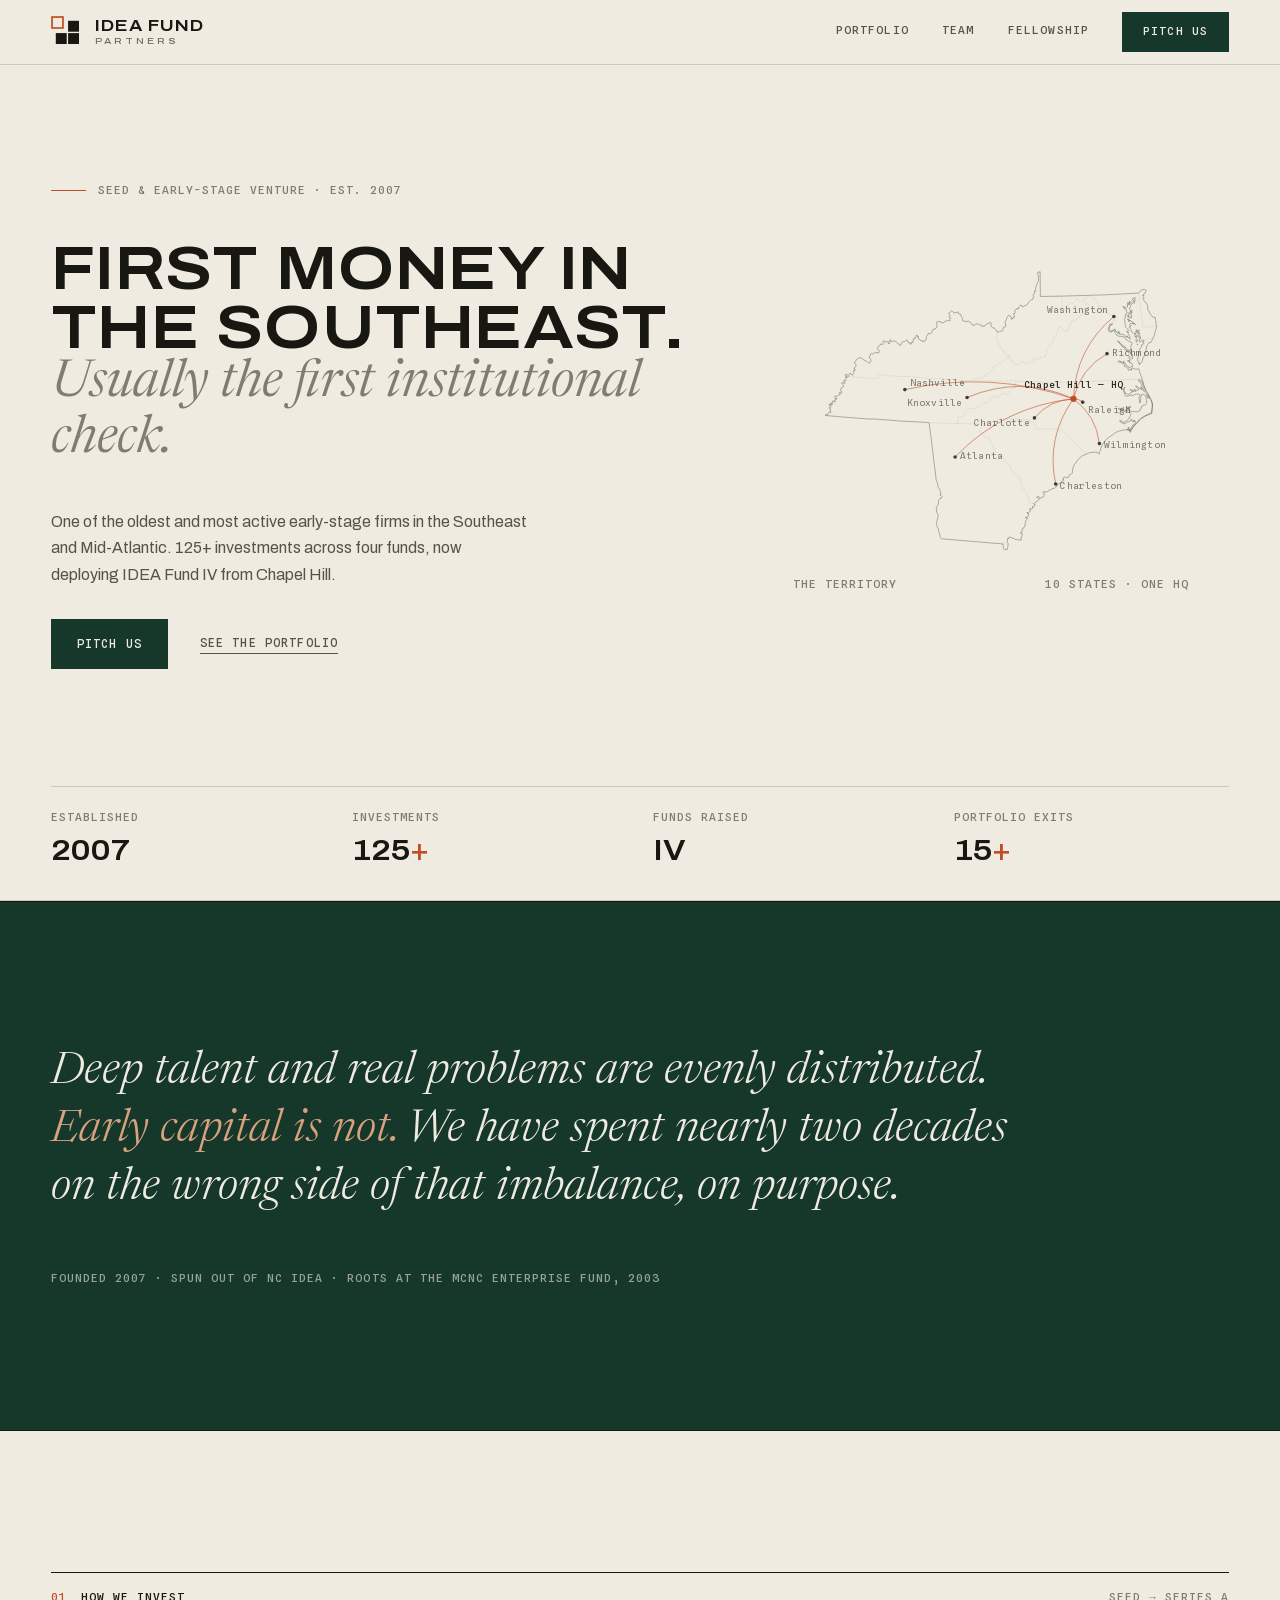
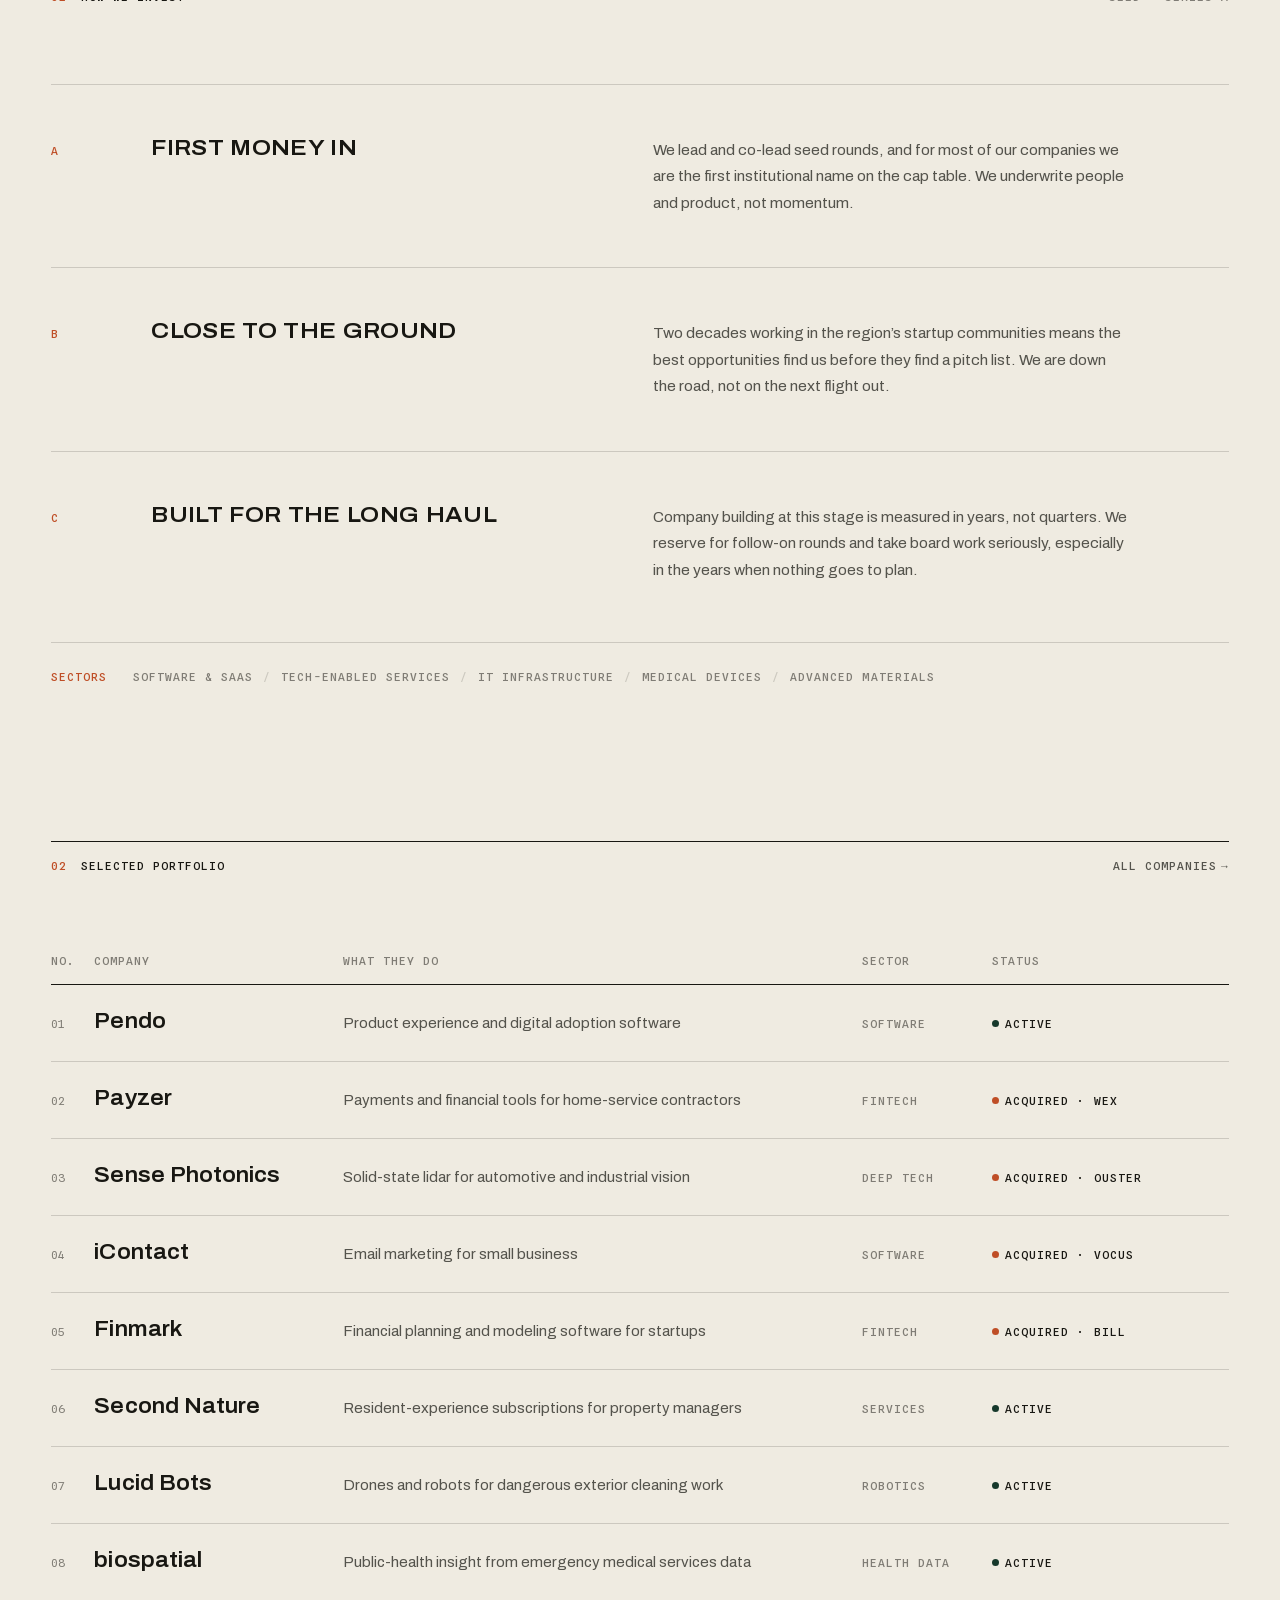
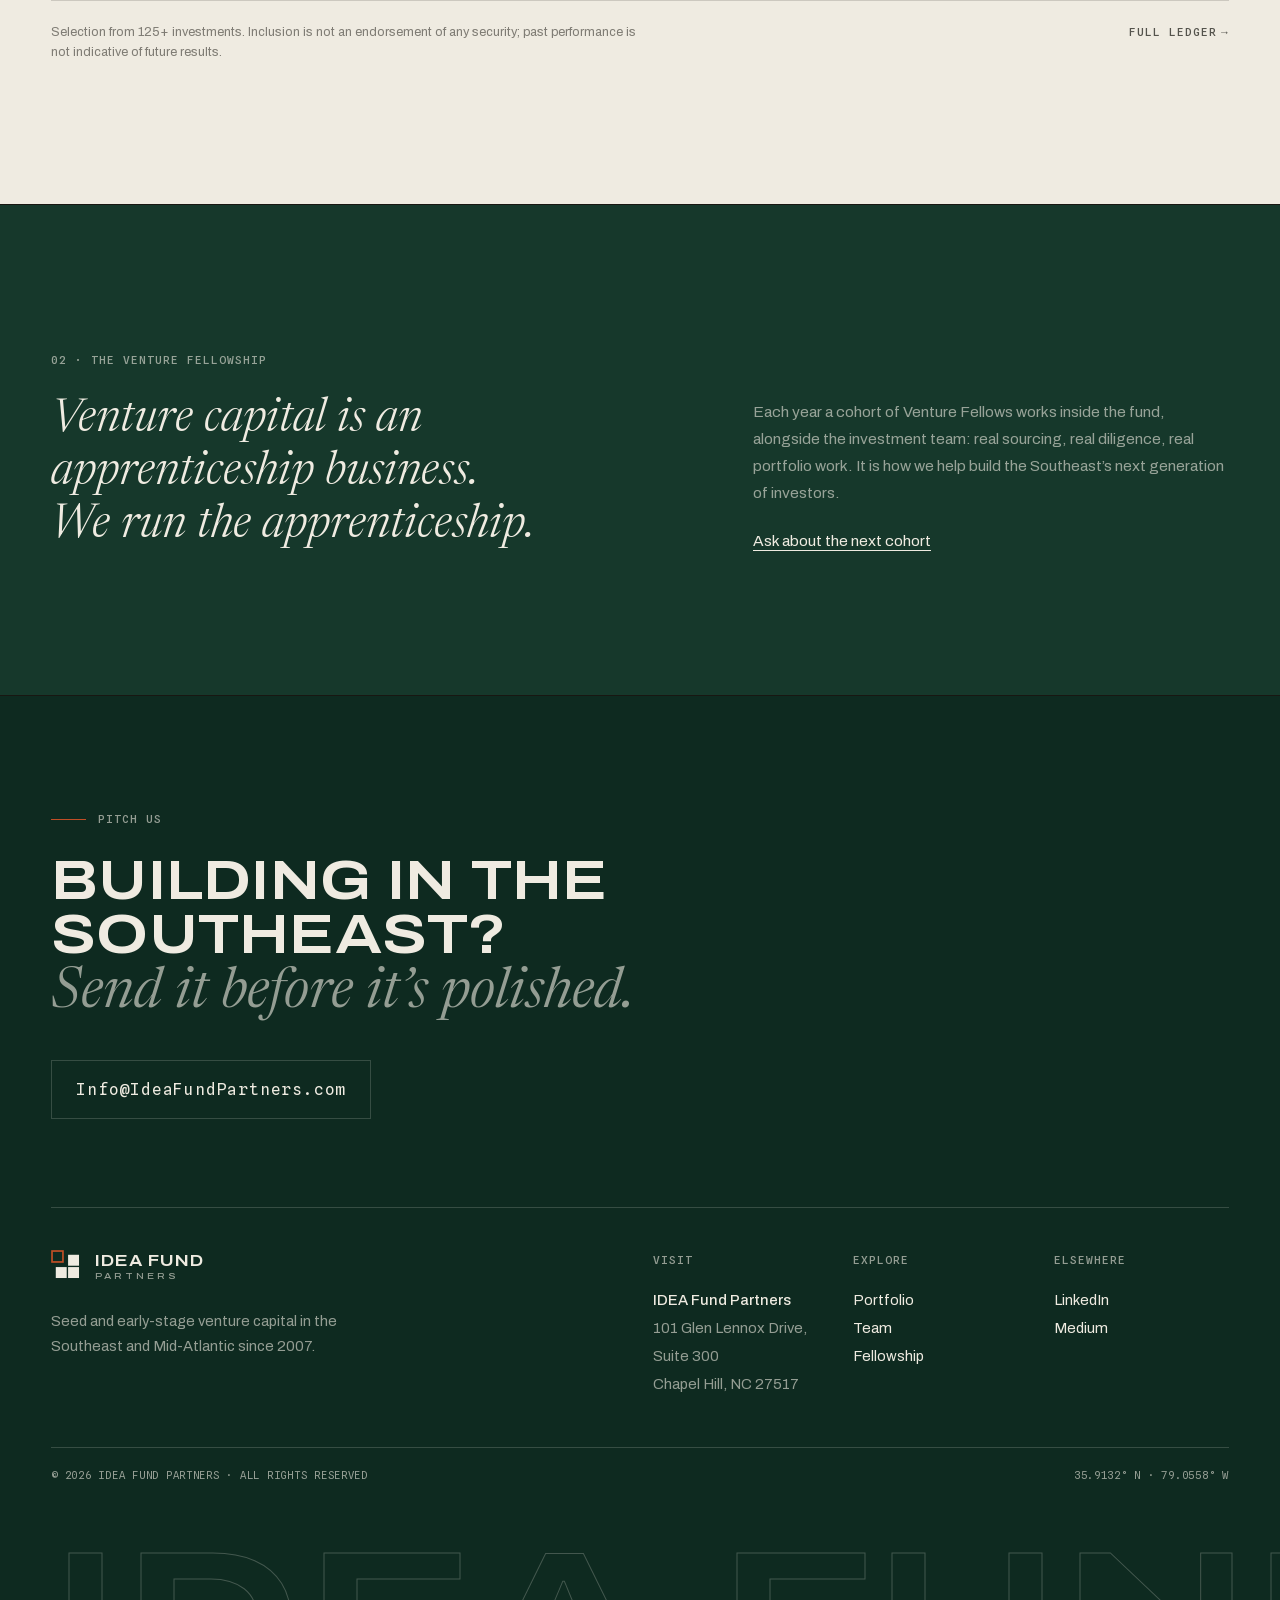
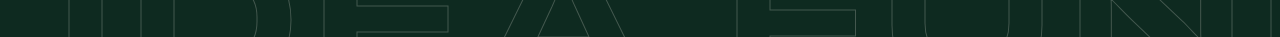
==== commit 8d524f35: "Refine IDEA Fund Partners site: disciplined grid, lighter composition, animated hero Rework the exec" ====
--- a/ideafund/index.html
+++ b/ideafund/index.html
@@ -24,215 +24,225 @@
           <rect x="7" y="25" width="16" height="16" fill="currentColor"/>
           <rect x="25" y="25" width="16" height="16" fill="currentColor"/>
           <rect x="25" y="7" width="16" height="16" fill="currentColor"/>
-          <rect x="1.5" y="1.5" width="16" height="16" fill="none" stroke="#c04f27" stroke-width="2.5"/>
+          <rect x="1.5" y="1.5" width="16" height="16" fill="none" stroke="#bf4e26" stroke-width="2.5"/>
         </svg>
         <span class="wordmark">Idea Fund<small>Partners</small></span>
       </a>
-      <button class="nav-toggle" aria-expanded="false" aria-controls="nav">Menu</button>
-      <nav class="site-nav" id="nav" aria-label="Primary">
+      <nav class="site-nav" aria-label="Primary">
         <a href="portfolio.html">Portfolio</a>
         <a href="team.html">Team</a>
         <a href="index.html#fellowship">Fellowship</a>
         <a class="cta" href="mailto:Info@IdeaFundPartners.com">Pitch&nbsp;us</a>
+        <button class="nav-toggle" aria-expanded="false" aria-controls="mobile-menu">Menu</button>
       </nav>
     </div>
+    <div class="mobile-menu" id="mobile-menu">
+      <a href="portfolio.html">Portfolio</a>
+      <a href="team.html">Team</a>
+      <a href="index.html#fellowship">Fellowship</a>
+    </div>
   </header>
 
   <main id="main">
 
-    <section class="hero">
+    <section class="hero shell">
+      <div class="hero-main grid">
+        <div class="hero-copy">
+          <p class="kicker mono fade" style="--i:0">Seed &amp; early-stage venture &middot; est. 2007</p>
+          <h1 class="disp">
+            <span class="rl" style="--i:0"><span class="l">First money in</span></span>
+            <span class="rl" style="--i:1"><span class="l">the Southeast.</span></span>
+            <span class="rl" style="--i:2"><span class="l it">Usually the first institutional check.</span></span>
+          </h1>
+          <p class="hero-lede fade" style="--i:1">One of the oldest and most active early-stage firms in the
+          Southeast and Mid-Atlantic. 125+ investments across four funds, now
+          deploying IDEA&nbsp;Fund&nbsp;IV from Chapel&nbsp;Hill.</p>
+          <div class="hero-cta fade" style="--i:2">
+            <a class="btn" href="mailto:Info@IdeaFundPartners.com">Pitch us</a>
+            <a class="ghost uline" href="portfolio.html">See the portfolio</a>
+          </div>
+        </div>
+        <figure class="hero-map fade" style="--i:3">
+          <svg class="map" viewBox="0 0 760 580" role="img" aria-label="Map of the Southeast and Mid-Atlantic United States showing connections from IDEA Fund Partners headquarters in Chapel Hill, North Carolina to cities across the region" xmlns="http://www.w3.org/2000/svg">
+<path class="m-outline" d="M103.253,231.628L102.842,232.98L104.756,233.45L106.095,231.771L108.544,225.622L110.527,225.201L112.931,228.88L114.933,228.235L116.225,225.164L117.518,223.969L116.085,221.264L116.834,219.356L119.203,219.677L119.747,218.468L117.349,216.625L117.631,214.949L119.148,214.666L120.199,212.692L121.254,208.752L119.992,207.714L118.099,205.241L118.884,202.844L121.435,200.72L122.992,197.936L125.06,196.219L127.054,195.434L129.846,195.872L134.289,198.085L136.23,199.974L141.28,202.134L143.926,204.651L145.81,205.368L148.065,205.083L149.829,201.233L149.002,198.225L146.696,195.155L146.48,194.023L148.018,191.229L148.488,188.805L151.284,187.038L153.268,188.341L156.086,186.215L157.889,185.849L165.026,185.49L166.061,183.326L163.319,180.102L162.608,175.362L164.395,172.982L166.999,171.595L168.372,168.738L171.655,170.387L173.556,168.413L172.355,164.268L173.939,162.585L175.247,162.85L176.71,165.268L182.96,164.285L183.609,165.667L183.01,168.13L184.617,168.366L186.637,166.706L185.202,163.757L186.413,160.885L187.569,161.225L188.312,163.46L190.313,164.433L192.468,162.913L195.384,163.358L198.494,165.51L201.573,168.238L204.182,168.971L205.197,171.798L206.821,171.758L207.919,170.615L208.899,166.34L210.443,165.088L214.764,164.124L216.945,161.923L219.442,161.97L220.987,166.028L222.402,167.086L223.929,166.051L225.373,166.574L224.519,168.806L225.491,169.929L227.174,168.723L227.614,165.933L231.01,165.708L230.364,163.978L230.873,159.808L233.531,159.542L234.504,157.716L233.225,156.892L234.608,155.668L235.728,156.751L236.963,155.519L238.871,155.525L239.072,154.419L237.197,153.789L237.126,152.268L238.301,152.237L241.225,155.373L241.167,159.566L244.858,162.2L248.082,162.398L249.867,165.071L250.528,163.495L253.938,162.849L255.16,161.833L256.034,158.749L256.063,154.867L258.547,151.765L259.55,148.998L261.036,148.483L263.035,149.642L265.886,148.025L268.964,140.969L273.401,139.636L274.502,137.717L276.905,136.029L276.159,132.83L275.803,127.235L277.606,125.835L279.918,126.239L283.707,126.075L285.086,128.047L287.831,128.598L289.931,126.935L295.117,124.311L296.416,124.581L298.775,123.637L301.965,123.88L301.161,121.889L303.116,119.902L302.574,118.768L300.12,118.371L299.742,116.707L301.394,115.067L301.152,113.675L298.945,110.429L299.265,109.547L302.082,107.635L304.757,105.582L305.765,105.705L307.855,108.184L310.852,109.531L312.918,108.302L314.938,108.498L316.135,107.24L317.281,107.632L317.766,110.727L321.922,112.278L323.262,116.067L325.477,119.834L325.394,122.777L326.088,123.957L331.847,125.943L336.662,125.219L340.825,127.374L341.225,128.901L343.378,130.112L344.053,132.359L348.099,133.745L350.201,130.846L354.003,129.945L356.155,131.417L360.211,132.389L361.792,133.49L362.484,135.421L364.396,134.386L368.763,134.507L370.258,132.168L372.901,130.694L374.237,128.975L376.418,129.008L379.491,127.626L380.488,129.112L380.024,131.069L381.265,136.038L383.136,137.714L386.192,138.021L389.211,141.581L391.089,143.164L391.359,145.13L393.977,146.05L399.104,144.317L402.465,143.856L403.213,141.677L403.686,137.31L405.444,136.075L407.772,136.404L408.655,135.072L408.25,130.564L406.83,125.87L409.896,123.572L409.915,120.583L411.97,116.669L413.716,115.475L414.594,113.829L416.468,115.623L418.062,115.676L419.786,119.208L418.618,120.987L420.21,121.886L421.52,120.91L421.962,119.038L423.27,118.15L424.572,119.269L425.165,114.318L423.721,113.02L423.293,111.1L426.044,110.26L425.622,105.975L426.782,104.148L428.228,103.616L428.666,101.162L433.14,101.48L433.576,97.776L437.18,94.384L439.631,95.23L440.499,97.551L442.085,97.414L445.108,95.311L447.558,94.947L449.135,92.532L450.718,92.169L451.861,90.022L454.153,87.467L458.445,83.471L460.742,83.055L461.293,79.346L462.72,78.175L461.127,75.953L462.833,73.798L462.816,71.253L464.241,70.216L463.649,67.54L465.513,68.018L465.209,65.697L466.204,64.796L466.161,59.347L467.435,57.997L467.414,55.406L468.823,53.249L469.512,50.518L470.928,49.478L471.613,46.567L471.147,42.325L471.687,39.147L470.374,35.404L468.796,33.451L470.053,31.205L472.039,31.232L474.578,30L475.058,77.714L492.851,77.494L516.811,77.07L560.56,75.826L594.408,74.729L616.056,73.787L632.967,72.923L664.057,71.179L666.704,67.354L668.76,65.711L672.139,64.612L675.302,64.686L678.694,66.131L677.093,68.11L676.546,70.873L675.344,72.379L674.466,72.12L671.532,75.922L671.924,77.642L673.586,78.928L673.863,81.102L672.79,82.42L672.901,84.247L675.055,86.441L676.221,88.963L679.415,91.538L681.045,94.477L681.639,97.033L681.016,98.637L681.656,104.231L684.103,106.223L685.236,108.074L685.735,111.35L691.051,117.133L693.454,118.273L694.834,117.11L695.519,118.674L696.624,124.368L697.925,135.189L697.906,137.112L696.903,141.871L696.217,142.586L693.91,152.166L691.621,157.675L689.502,161.34L687.579,165.84L686.481,167.116L685.688,166.227L683.506,166.676L680.931,170.319L679.358,173.542L678.08,179.247L678.4,182.085L675.352,187.984L676.422,188.545L674.006,192.753L672.441,196.373L671.138,196.94L671.435,199.467L670.03,203.389L667.528,206.391L665.151,206.438L665.833,207.961L664.511,208.26L664.15,204.53L662.531,202.167L661.786,199.486L661.906,196.354L663.088,193.654L663.307,189.668L664.516,184.912L664.912,181.496L667.066,177.845L669.429,172.796L668.752,171.317L671.793,170.379L673.824,167.355L673.896,166.101L670.906,165.34L674.43,162.719L672.445,161.498L669.67,161.84L666.61,164.877L665.292,164.998L664.974,162.024L665.82,158.849L668.237,157.458L665.743,157.514L665.92,155.494L667.426,153.62L664.331,153.397L662.659,154.967L662.003,153.754L662.587,151.13L666.318,149.709L665.341,148.024L664.059,148.678L663.383,147.109L665.285,141.997L663.158,143.192L662.256,145.342L662.409,148.014L661.243,148.125L659.442,144.788L661.025,144.296L660.745,141.945L659.553,141.565L659.093,143.78L657.862,145.323L658.805,146.476L657.645,149.31L656.989,148.052L654.562,149.213L653.217,148.751L650.679,145.183L649.334,144.675L649.523,142.745L645.665,136.207L648.544,135.428L649.178,133.652L648.031,134.026L646.599,131.825L647.668,129.981L649.36,128.907L650.292,129.973L651.974,128.72L652.207,130.316L655.429,130.54L657.417,132.171L657.974,131.693L655.475,128.75L652.969,128.264L651.704,126.457L650.694,126.646L648.185,123.342L647.526,124.628L645.736,123.831L645.731,126.466L644.695,126.164L644.892,121.642L647.284,117.404L649.422,119.299L650.558,118.791L649.822,113.29L648.622,112.596L646.273,114.822L644.525,114.737L644.784,116.867L643.085,117.717L643.42,113.053L645.496,108.43L646.63,110.648L649.696,110.974L651.212,109.506L650.213,107.147L651.668,104.61L649.378,105.137L649.071,107.478L649.724,108.827L647.948,108.164L648.229,105.334L647.221,102.752L646.176,102.182L648.158,95.997L649.785,94.031L649.439,92.977L651.394,91.752L652.311,90.048L656.644,90.074L655.001,89.093L657.414,85.827L655.961,85.641L657.378,80.106L652.411,81.458L651.668,83.646L653.452,84.62L654.107,86.014L652.416,86.734L647.76,91.325L646.678,89.998L647.555,87.537L646.337,86.351L646.442,88.312L645.269,90.655L646.502,92.108L645.604,94.213L644.511,89.98L642.319,89.471L643.426,94.016L642.255,93.72L641.488,95.638L643.27,96.527L640.345,98.647L639.4,99.948L637.505,99.688L637.157,98.544L633.88,96.656L634.416,98.684L635.744,99.198L636.126,101.01L640.149,103.216L640.593,106.186L639.928,107.338L641.92,109.379L638.697,111.557L639.795,113.153L639.453,114.958L638.14,114.847L637.252,117.35L638.243,119.666L635.908,122.376L637.328,124.537L637.16,126.958L638.199,130.165L638.111,134.144L639.279,136.987L642.67,140.384L643.981,143.084L642.773,145.157L640.713,144.951L642.124,146.754L643.387,145.705L644.588,146.268L643.675,148.414L644.372,150.521L647.221,154.478L646.541,155.497L647.503,159.777L646.139,159.001L644.393,156.503L643.212,156.386L642.332,153.575L641.182,154.036L641.021,156.589L639.909,154.95L638.745,155.143L637.905,153.043L636.049,151.128L632.635,150.272L627.513,150.389L626.068,144.699L624.872,144.176L624.354,145.585L625.959,148.544L625.714,149.538L622.409,147.775L622.046,146.274L620.083,144.982L618.098,139.984L615.271,142.078L610.567,144.788L608.763,143.662L607.519,138.582L608.962,134.859L611.034,132.222L613.883,130.756L613.136,130.343L610.269,131.408L608.337,130.555L608.438,132.872L606.035,138.021L605.552,140.363L605.989,143.737L608.292,146.271L612.496,145.416L613.32,144.219L615.509,144.12L617.183,142.348L618.558,143.624L617.833,146.961L620.741,149.683L620.843,151.866L626.086,154.252L629.748,154.164L630.834,155.361L631.666,154.382L635.197,154.609L635.881,156.539L638.312,158.157L639.618,160.724L641.558,161.294L643.882,163.584L646.869,164.454L651.433,167.245L650.855,170.178L648.709,171.365L648.669,176.144L649.326,177.403L647.816,179.537L649.785,180.459L647.057,181.943L642.342,179.332L640.784,180.618L639.697,179.557L639.604,177.732L637.508,174.223L634.643,172.938L633.39,171.439L631.6,170.991L628.293,166.555L626.656,166.143L625.973,164.167L624.003,162.921L623.773,164.271L628.071,168.038L631.256,172.972L633.513,173.932L633.716,175.038L636.1,175.544L637.787,179.744L639.527,182.021L643.956,181.972L645.071,183.52L649.697,184.347L647.701,185.748L647.641,187.402L649.578,187.657L650.116,186.646L651.394,188.407L652.396,193.263L651.429,197.332L648.618,194.67L645.41,192.831L644.177,194.77L645.894,196.421L647.057,198.814L648.422,199.367L645.222,200.606L642.567,200.922L643.545,202.612L646.777,201.953L646.658,205.351L648.705,204.708L649.37,206.056L651.197,206.851L652.203,208.984L651.099,213.372L650.469,212.736L648.136,213.663L645.987,215.293L644.345,212.344L639.902,209.849L637.725,207.951L638.211,205.785L636.126,202.721L632.888,203.282L631.757,204.453L630.177,202.477L627.488,202.116L626.847,201.12L623.811,202.825L625.509,204.217L627.27,203.777L629.964,204.228L632.306,206.568L633.644,206.592L634.703,203.952L636.151,209.19L636.448,212.165L639.756,212.846L643.656,216.306L643.954,219.191L647.959,218.804L649.234,217.532L649.46,218.993L650.825,219.412L650.175,215.608L652.686,215.206L654.688,216.392L659.977,217.709L662.437,216.366L664.099,216.764L665.612,222.391L667.755,228.517L669.278,231.599L670.564,235.72L671.013,238.283L674.191,249.033L677.004,255.92L680.872,262.653L686.871,274.386L685.477,273.846L682.372,267.517L680.052,264.085L678.068,263.713L676.259,256.053L673.455,249.299L672.197,248.346L672.545,246.585L671.567,242.67L669.994,241.422L669.273,239.321L665.504,238.956L665.254,237.185L663.362,238.184L664.412,240.847L666.925,242.847L668.545,242.308L668.716,245.289L671.308,251.165L672.815,253.8L672.732,254.965L674.578,258.205L674.7,260.296L671.681,257.615L671.736,255.96L669.63,253.359L669.083,251.695L667.254,251.263L668.249,252.903L667.871,254.174L670.07,255.789L665.356,254.941L660.265,249.959L657.989,249.549L661.074,253.708L662.616,254.381L663.645,256.644L662.351,257.742L658.782,258.564L655.459,255.576L656.661,258.322L658.228,259.442L657.21,260.122L652.447,258.37L650.483,258.251L649.665,257L646.908,256.073L650.53,259.141L653.738,259.997L652.732,260.898L649.145,261.444L647.334,264.305L644.979,265.408L642.419,265.493L641.147,264.174L638.113,263.79L636.044,258.494L635.911,255.78L637.54,252.22L636.762,251.678L634.828,255.164L634.693,258.561L636.099,262.685L637.922,266.031L637.262,267.937L638.541,269.39L644.54,268.642L650,266.263L651.469,268.372L653.411,268.001L655.296,266.562L659.149,265.282L663.965,265.061L666.173,266.766L666.281,268.679L664.367,272.268L664.956,274.689L665.667,281.968L667.013,281.67L667.78,276.494L667.854,269.795L669.86,267.896L668.873,266.479L670.928,265.469L674.743,266.185L677.397,270.224L678.623,273.053L678.157,275.402L679.471,279.698L678.33,280.882L679.076,283.248L677.253,285.766L674.71,286.361L673.756,285.613L672.286,286.412L671.481,288.244L669.991,288.731L669.646,290.67L668.614,291.219L667.733,294.438L665.801,295.216L665.461,297.288L662.945,298.543L662.549,299.636L658.546,298.739L654.157,299.152L650.173,298.558L649.357,297.485L647.873,298.186L645.497,296.3L643.268,291.282L647.954,290.909L648.607,288.868L644.427,290.198L642.587,289.8L641.299,291.337L642.788,293.805L643.891,297.587L642.829,297.64L638.33,295.767L636.231,296.316L633.127,294.949L628.368,293.836L624.786,291.861L624.694,293.159L627.395,295.755L630.587,295.828L640.358,299.905L647.399,300.799L648.684,302.116L648.928,303.888L647.993,306.435L646.141,308.939L646.356,310.178L645.107,312.606L642.919,314.59L635.548,319.95L627.696,315.325L627.982,318.211L631.755,320.488L637.335,322.139L642.647,318.307L644.623,318.119L648.667,316.574L649.134,313.783L650.841,314.32L651.45,317.233L652.741,318.549L655.496,318.627L653.948,315.362L657.062,316.491L657.569,320.257L655.155,323.733L652.439,324.456L652.518,325.969L650.885,326.946L648.94,330.796L648.032,334.011L645.387,333.252L645.36,329.684L643.79,328.915L644.125,332.557L641.695,332.991L648.262,335.516L651.496,329.86L656.253,324.255L659.735,320.721L666.462,312.496L667.731,313.362L663.674,317.292L659.945,321.78L656.737,324.72L653.715,328.361L651.155,332.154L648.207,337.438L647.82,338.886L647.056,335.935L641.579,333.755L635.613,334.002L626.514,336.125L622.143,337.796L619.144,339.357L614.398,343.177L608.559,346.769L604.684,349.738L599.201,354.998L597.144,357.531L593.514,363.38L591.541,368.406L590.183,373.453L588.906,376.579L588.399,379.676L586.378,379.436L585.86,377.938L582.582,377.117L579.014,376.838L574.691,377.073L570.072,377.759L564.72,379.8L563.507,380.595L561.507,381.013L556.004,383.449L551.906,386.508L546.628,392.048L543.927,395.642L542.891,397.676L540.471,400.325L538.396,404.525L536.559,412.333L537.085,414.774L536.045,416.941L533.909,419.088L530.36,420.999L529.05,425.357L526.383,424.968L523.741,425.738L521.987,424.033L519.516,425.555L518.007,428.396L518.503,429.77L519.746,429.299L519.775,430.772L517.445,431.71L514.664,433.771L513.297,436.117L508.014,438.843L506.418,437.173L504.699,437.514L504.565,438.944L507.247,439.882L506.507,442.528L502.62,444.912L501.548,446.714L499.974,446.515L496.218,447.552L493.582,450.222L492.628,449.432L487.018,453.52L485.748,452.598L483.403,453.875L483.073,452.539L481.029,452.606L480.419,454.487L482.82,458.167L481.753,461.483L476.735,464.302L473.746,465.222L473.415,463.395L470.404,461.634L468.677,462.63L468.373,464.016L470.271,464.671L472.502,467.287L470.157,470.209L466.227,472.874L464.805,472.884L462.136,475.893L462.933,476.826L464.835,477.35L464.062,480.214L461.854,481.523L460.266,480.862L459.328,483.012L460.914,483.36L458.393,486.054L455.059,485.043L454.595,487.547L456.342,488.03L454.926,490.673L452.237,493.096L449.536,492.525L449.061,493.241L450.972,494.71L452.242,494.482L452.097,498.236L450.994,501.01L446.543,502.186L446.545,503.169L449.249,502.714L450.208,503.784L446.561,509.65L445.614,513.72L446.732,514.298L445.937,515.641L445.148,519.98L443.073,520.968L441.798,523.608L440.359,523.744L440.362,526.919L439.244,530.005L438.123,529.917L436.201,531.885L438.285,532.958L440.047,531.883L440.21,535.506L437.648,542.711L438.453,545.842L436.363,544.993L434.113,545.664L431.381,544.856L426.08,543.997L424.958,542.876L422.071,541.615L419.341,541.471L418.223,539.991L415.817,539.667L414.359,542.3L412.434,541.932L413.071,543.009L411.782,543.718L411.93,545.911L411.272,548.592L413.181,552.675L412.67,557.999L411.691,560.098L411.673,563.455L405.697,564L403.947,560.585L404.453,557.41L403.334,556.238L403.031,553.685L403.841,553.064L382.124,551.329L349.018,548.513L307.119,544.971L285.304,543.153L283.13,540.929L282.285,537.541L282.095,533.819L280.415,531.432L279.581,527.866L279.359,525.129L278.343,522.228L275.296,518.044L275.865,515.649L275.151,513.341L276.302,512.444L276.273,508.909L277.679,505.382L277.431,503.45L278.638,500.945L278.356,495.568L275.482,491.572L275.873,489.619L275.128,484.047L275.678,482.056L278.013,478.924L279.261,475.126L279.718,471.299L279.335,468.783L281.471,466.536L283.714,465.678L283.437,464.596L285.172,464.657L286.83,462.392L285.001,460.541L282.209,459.19L283.97,454.026L282.612,452.37L282.272,448.695L279.713,445.52L278.261,442.25L277.724,435.576L275.763,433.493L276.449,431.911L275.095,430.431L271.173,398.448L269.392,384.498L267.905,371.319L265.816,354.325L263.103,334.45L261.411,320.061L252.124,319.436L227.905,318.11L222.264,317.912L208.103,317.067L183.773,315.074L174.182,314.478L151.373,312.702L151.327,313.368L120.593,311.181L96.868,309.345L62.075,306.249L62.728,304.116L66.472,305.035L68.235,300.718L69.703,299.686L71.441,300.78L73.056,299.804L71.009,297.028L72.996,295.28L72.201,293.913L69.957,293.4L69.537,291.26L71.998,291.032L72.175,289.034L73.721,287.068L71.591,285.314L71.119,287.196L69.328,286.768L69.964,284.767L73.703,282.101L74.567,286.114L76.522,282.931L75.326,280.947L76.307,278.439L77.7,278.159L80.804,280.934L81.411,279.197L80.091,278.635L80.144,276.27L84.226,274.744L83.919,273.018L82.022,273.883L80.731,273.011L80.09,269.914L82.506,268.29L83.78,269.339L86.423,268.582L87.975,266.389L89.633,266.485L91.412,265.16L88.54,263.307L90.078,261.246L93.598,262.571L93.766,260.573L91.246,258.17L90.788,256.432L92.675,255.563L93.405,252.271L96.852,250.771L96.928,248.05L93.012,244.412L93.539,243.518L97.969,244.604L100.268,244.124L100.218,242.913L97.221,240.92L97.358,239.277L100.949,239.531L101.831,237.949L100.554,235.206L101.834,232.45L101.019,231.399L99.891,228.712L100.598,227.43L103.72,227.777L104.286,230.014ZM678.274,267.182L681.033,267.865L683.038,271.048L683.315,273.129L681.031,272.865L681.212,270.845ZM668.769,312.813L669.835,310.074L671.051,310.005L677.973,305.766L680.219,305.098L682.258,303.503L684.074,303.305L686.408,301.601L688.353,301.036L688.91,297.698L689.884,286.388L689.735,283.986L688.266,279.836L687.074,275.222L687.532,275.283L689.482,279.895L690.499,284.073L690.42,290.149L688.932,303.01L685.31,303.588L677.886,306.887L671.551,310.735ZM673.515,75.399L673.735,76.638L673.515,75.399ZM659.026,163.478L658.699,160.282L659.801,158.969L661.514,160.659L661.079,163.363L659.575,165.412ZM656.478,154.689L656.575,151.156L658.151,150.488L659.249,151.766L660.277,156.978L658.028,156.166L658.546,154.931ZM642.43,121.861L643.108,120.932L643.942,122.943ZM661.239,168.801L662.305,169.411L661.345,170.671Z"/>
+<path class="m-borders" d="M261.411,320.061L267.352,320.396L288.094,320.922L315.997,321.78L345.885,322.627L345.738,322.356L367.555,322.328L367.044,325.529L362.259,328.477L358.2,333.084L358.323,334.691L357.078,335.826L357.483,338.687L362.011,342.425L364.611,342.782L368.06,347.476L371.554,349.805L375.863,349.156L377.083,349.709L378.272,352.578L378.694,355.437L380.521,356.799L380.953,359.034L382.615,361.374L382.586,363.647L383.627,366.692L385.463,367.784L386.662,370.786L388.798,372.951L390.447,377.472L391.837,377.532L394.742,380.772L399.207,383.132L403.661,387.538L404.26,390.263L405.642,392.102L405.784,393.887L407.79,395.595L409.652,395.696L412.281,397.362L415.055,401.525L417.381,402.695L417.999,403.768L416.902,405.681L417.516,407.424L416.887,408.848L421.234,412.523L420.606,413.859L422.626,415.74L424.342,415.522L424.025,417.35L425.268,419.361L429.479,421.823L430.884,421.78L433.381,424.37L436.35,426.29L435.569,429.279L437.447,432.135L437.761,434.321L439.171,434.99L439.174,438.783L439.803,440.21L439.02,442.219L439.962,442.576L440.592,444.717L439.808,446.548L441.696,448.689L445.628,449.842L445.63,450.869L449.258,454.475L448.633,455.995L451.011,460.675L451.641,460.494L452.599,463.884L451.029,465.854L452.777,468.839L452.149,470.003L452.95,472.769L456.276,474.273L458.011,473.505L461.508,476.656L462.933,476.826M315.997,321.78L317.721,309.569L321.125,307.526L321.549,308.696L325.809,308.634L329.226,305.915L328.533,303.357L329.928,302.278L329.371,300.303L332.02,297.607L334.007,296.988L335.272,294.879L337.704,294.582L340.023,292.631L352.143,292.584L353.853,290.39L357.209,289.029L357.988,287.885L359.494,288.226L361.953,286.132L362.585,284.583L365.006,284.447L366.245,282.686L369.438,281.447L373.05,282.306L377.05,277.241L376.638,274.427L378.164,273.112L380.403,274.747L383.474,270.421L388.48,267.363L389.965,269.162L389.176,272.272L391.426,273.189L395.673,270.47L397.97,266.348L400.241,264.809L402.805,263.895L404.607,264.132L405.971,262.671L408.823,263.226L409.41,265.458L411.666,265.472L413.779,264.236L418.778,255.349L421.937,252.999L423.588,252.47L424.785,253.498L427.334,253.504L425.843,250.203L426.898,247.31L427.798,246.777L427.206,243.211L428.558,240.54L441.116,241.256L449.339,241.371L463.548,241.968L469.08,241.748L486.138,242.508L493.318,242.502L518.744,242.152L560.463,241.087L571.521,240.554L610.979,239.043L626.82,238.373L626.799,237.928L631.434,237.796L649.359,236.892L670.564,235.72M563.507,380.595L548.727,366.3L532.324,350.569L527.451,345.507L513.702,332.324L504.376,332.444L493.059,332.303L465.844,332.143L466.411,326.122L459.949,317.296L455.394,320.574L454.628,319.641L455.684,317.497L455.369,315.137L446.994,314.589L431.012,313.887L402.411,312.462L398.904,313.324L398.159,311.579L396.311,313.879L395.25,313.467L392.194,314.64L391.283,314.407L386.844,316.451L382.545,319.072L381.491,318.122L367.555,322.328M516.811,77.07L516.934,103.857L518.372,103.515L523.036,98.816L524.768,98.821L526.142,95.799L530.546,93.016L532.336,89.623L533.922,89.673L537.994,91.176L539.514,88.725L544.785,81.525L546.665,81.919L544.815,82.596L546.705,83.347L547.026,84.499L549.945,85.933L552.388,85.817L553.419,86.59L557.451,86.645L559.411,84.886L558.336,82.731L560.205,82.717L558.58,81.339L560.606,81.766L561.846,80.073L564.607,81.011L568.496,76.994L571.971,77.767L574.488,79.868L575.7,81.611L578.253,80.626L580.732,81.562L582.736,81.308L582.799,82.959L580.524,83.714L582.364,86.728L585.167,88.453L584.935,89.936L586.251,90.422L587.045,92.312L586.289,95.155L587.755,95.724L586.535,97.781L583.8,105.701L572.202,96.788L562.426,89.122L561.94,91.907L562.7,93.133L561.888,94.767L562.912,95.225L559.747,100.059L560.634,100.701L559.122,103.16L560.617,104.72L558.392,107.558L557.389,107.902L554.037,111.933L554.927,112.62L552.983,115.491L551.942,114.584L549.854,117.591L548.435,118.703L548.389,117.098L545.143,120.358L542.399,126.235L537.198,121.865L535.97,124.975L533.591,128.694L533.524,131.864L532.359,131.848L530.966,134.425L528.927,140.63L524.938,144.915L518.174,142.697L515.596,137.887L511.039,135.88L509.1,141.314L509.592,144.204L507.889,146.912L504.743,150.848L505.655,152.794L503.916,153.761L500.317,157.433L499.332,159.947L500.232,161.225L499.081,162.582L498.243,165.27L496.81,167.566L494.201,169.879L489.857,174.578L486.833,179.611L487.148,181.211L485.401,182.972L486.014,184.792L488.54,186.276L486.793,188.081L484.155,189.63L484.025,191.058L485.946,191.212L485.372,192.512L478.18,197.007L476.67,193.992L474.901,194.411L472.112,196.532L466.073,199.746L465.472,198.592L462.354,196.92L461.333,199.2L462.678,201.107L459.878,203.22L457.361,203.457L451.885,204.686L447.298,206.974L443.289,203.641L441.657,201.638L440.474,202.576L439.291,205.028L435.883,205.787L435.586,207.124L433.658,208.416L428.615,208.722L425.803,206.577L425.805,205.507L424.03,204.388L421.364,204.246L420.336,201.924L418.269,200.534L417.991,196.521L415.778,195.53L415.637,194.059L418.304,192.556L416.685,191.256L414.617,191.424L410.49,190.062L410.058,188.41L408.878,188.358L407.857,186.568L406.529,186.647L405.511,184.768L403.303,184.26L401.438,178.271L399.974,177.411L398.087,174.674L398.248,173.159L396.051,172.291L394.893,170.541L396.534,168.105L394.342,167.102L393.059,163.521L391.615,161.499L389.435,159.824L389.455,158.13L390.627,158.143L391.094,155.696L390.519,154.798L392.144,153.344L392.319,150.76L391.168,149.141L391.359,145.13M697.925,135.189L682.631,136.128L671.829,136.385L671.346,133.197L664.282,75.012L664.057,71.179M416.685,191.256L400.613,205.276L395.112,206.962L391.83,208.755L388.987,210.907L385.252,212.867L385.204,216.699L382.803,218.407L381.018,218.472L379.213,219.918L379.622,222.553L378.701,224.545L374.954,226.095L370.632,226.206L368.189,229.731L367.853,231.954L365.463,232.091L360.511,233.562L354.645,235.766L351.511,235.613L346.536,237.69L345.314,238.867L344.695,239.789L332.3,239.135L320.497,238.727L309.148,238.165L296.765,237.269L289.174,236.288L278.139,235.472L269.902,235.767L255.585,234.799L247.247,233.973L234.908,232.398L227.608,231.851L225.17,232.706L224.177,231.673L202.371,231.009L188.647,230.283L171.627,229.565L171.877,228.018L162.838,226.659L163.889,233.295L162.802,236.08L142.368,234.383L123.564,232.977L111.053,231.725L106.095,231.771M103.253,231.628L101.019,231.399M661.079,163.363L659.026,163.478M691.621,157.675L676.053,160.344L675.321,162.844L674.43,162.719M613.136,130.343L612.901,128.344L613.864,127.095L616.429,125.862L616.4,122.068M612.874,114.814L615.774,111.556L621.377,116.567L616.4,122.068L616.21,117.923L612.874,114.814L611.497,113.224L608.589,113.085L607.398,112.378L607.449,110.232L603.607,108.522L598.662,108.06L597.723,106.357L596.253,105.837L596.292,103.245L597.559,102.389L598.479,100.162L595.082,98.381L594.135,96.409L591.974,96.541L589.623,95.517L587.755,95.724M345.314,238.867L350.242,239.152L361.899,239.337L362.642,239.573L386.107,239.974L395.226,239.942L417.796,240.194L418.249,239.038L429.755,239.294L428.558,240.54"/>
+<path class="m-arc" pathLength="1" style="--i:0" d="M538.6,274.3 Q548.9,273.6 556.3,280.7"/>
+<path class="m-arc" pathLength="1" style="--i:1" d="M538.6,274.3 Q493.1,276.2 463.7,311.0"/>
+<path class="m-arc" pathLength="1" style="--i:2" d="M538.6,274.3 Q404.6,288.8 311.3,386.0"/>
+<path class="m-arc" pathLength="1" style="--i:3" d="M538.6,274.3 Q379.2,219.5 214.8,256.6"/>
+<path class="m-arc" pathLength="1" style="--i:4" d="M538.6,274.3 Q551.8,216.8 603.1,187.6"/>
+<path class="m-arc" pathLength="1" style="--i:5" d="M538.6,274.3 Q542.6,178.1 616.2,116.1"/>
+<path class="m-arc" pathLength="1" style="--i:6" d="M538.6,274.3 Q485.5,348.5 504.4,437.8"/>
+<path class="m-arc" pathLength="1" style="--i:7" d="M538.6,274.3 Q582.4,306.3 588.4,360.3"/>
+<path class="m-arc" pathLength="1" style="--i:8" d="M538.6,274.3 Q437.0,228.1 334.3,271.8"/>
+<g class="m-city" style="--i:0" transform="translate(556.3,280.7)"><circle r="3.5"/><text x="10" y="20">Raleigh</text></g>
+<g class="m-city" style="--i:1" transform="translate(463.7,311.0)"><circle r="3.5"/><text x="-9" y="16" text-anchor="end">Charlotte</text></g>
+<g class="m-city" style="--i:2" transform="translate(311.3,386.0)"><circle r="3.5"/><text x="9" y="4">Atlanta</text></g>
+<g class="m-city" style="--i:3" transform="translate(214.8,256.6)"><circle r="3.5"/><text x="9" y="-7">Nashville</text></g>
+<g class="m-city" style="--i:4" transform="translate(603.1,187.6)"><circle r="3.5"/><text x="9" y="4">Richmond</text></g>
+<g class="m-city" style="--i:5" transform="translate(616.2,116.1)"><circle r="3.5"/><text x="-10" y="-7" text-anchor="end">Washington</text></g>
+<g class="m-city" style="--i:6" transform="translate(504.4,437.8)"><circle r="3.5"/><text x="9" y="9">Charleston</text></g>
+<g class="m-city" style="--i:7" transform="translate(588.4,360.3)"><circle r="3.5"/><text x="9" y="9">Wilmington</text></g>
+<g class="m-city" style="--i:8" transform="translate(334.3,271.8)"><circle r="3.5"/><text x="-9" y="16" text-anchor="end">Knoxville</text></g>
+<g class="m-hq" transform="translate(538.6,274.3)"><circle r="5.5"/><circle r="12" class="m-hq-ring"/><text x="0" y="-21" text-anchor="middle">Chapel Hill — HQ</text></g>
+</svg>
+          <figcaption class="map-caption mono"><span>The territory</span><span>10 states &middot; one HQ</span></figcaption>
+        </figure>
+      </div>
+      <div class="data-strip grid">
+        <div class="cell fade" style="--i:4"><span class="k mono">Established</span><span class="v">2007</span></div>
+        <div class="cell fade" style="--i:5"><span class="k mono">Investments</span><span class="v">125<span class="plus">+</span></span></div>
+        <div class="cell fade" style="--i:6"><span class="k mono">Funds raised</span><span class="v">IV</span></div>
+        <div class="cell fade" style="--i:7"><span class="k mono">Portfolio exits</span><span class="v">15<span class="plus">+</span></span></div>
+      </div>
+    </section>
+
+    <section class="band" id="firm">
       <div class="shell">
-        <div class="hero-grid">
-          <div>
-            <p class="kicker mono">
-              <span>Seed &amp; early-stage venture</span>
-              <span class="tick">&#9632;</span>
-              <span>Est. 2007</span>
-              <span class="tick">&#9632;</span>
-              <span>Chapel Hill, NC</span>
-            </p>
-            <h1 class="disp">First money<br>in the Southeast.
-              <span class="it">Usually the first institutional check.</span>
-            </h1>
-            <p class="hero-lede">One of the oldest and most active early-stage firms in the
-            Southeast and Mid-Atlantic. <strong>125+ investments across four funds</strong>,
-            now deploying IDEA&nbsp;Fund&nbsp;IV.</p>
-          </div>
-          <figure class="map-well">
-            <svg class="map" viewBox="0 0 760 560" role="img" aria-label="Map of the Southeast and Mid-Atlantic United States with cities where IDEA Fund Partners invests; headquarters in Chapel Hill, North Carolina" xmlns="http://www.w3.org/2000/svg">
-<path class="m-outline" d="M104.29,214.873L103.88,216.22L105.787,216.688L107.12,215.015L109.561,208.889L111.536,208.47L113.932,212.135L115.925,211.492L117.213,208.433L118.501,207.243L117.073,204.547L117.82,202.647L120.18,202.966L120.721,201.762L118.333,199.926L118.614,198.256L120.125,197.974L121.172,196.008L122.223,192.082L120.966,191.049L119.08,188.585L119.862,186.197L122.403,184.081L123.955,181.307L126.015,179.597L128.001,178.815L130.782,179.251L135.209,181.456L137.143,183.337L142.174,185.49L144.81,187.997L146.688,188.711L148.934,188.428L150.691,184.592L149.867,181.595L147.569,178.537L147.355,177.408L148.886,174.625L149.355,172.21L152.141,170.45L154.117,171.748L156.924,169.63L158.721,169.266L165.831,168.907L166.862,166.752L164.131,163.54L163.422,158.818L165.203,156.447L167.797,155.064L169.165,152.219L172.436,153.861L174.329,151.894L173.133,147.765L174.711,146.088L176.014,146.352L177.471,148.762L183.698,147.782L184.344,149.158L183.748,151.613L185.349,151.848L187.361,150.194L185.932,147.256L187.138,144.395L188.289,144.734L189.03,146.961L191.024,147.929L193.17,146.415L196.076,146.858L199.174,149.002L202.241,151.72L204.84,152.45L205.852,155.267L207.47,155.227L208.563,154.088L209.54,149.829L211.078,148.582L215.383,147.622L217.556,145.429L220.043,145.476L221.583,149.518L222.993,150.573L224.514,149.542L225.952,150.063L225.101,152.286L226.069,153.405L227.746,152.203L228.185,149.424L231.568,149.199L230.924,147.476L231.431,143.322L234.079,143.057L235.049,141.238L233.775,140.417L235.153,139.197L236.268,140.277L237.499,139.049L239.399,139.054L239.6,137.953L237.732,137.326L237.661,135.81L238.831,135.779L241.745,138.903L241.687,143.081L245.365,145.705L248.576,145.902L250.354,148.565L251.013,146.995L254.41,146.351L255.627,145.34L256.498,142.267L256.527,138.399L259.002,135.309L260.001,132.552L261.482,132.039L263.473,133.194L266.314,131.583L269.38,124.554L273.801,123.226L274.897,121.314L277.291,119.632L276.548,116.445L276.193,110.871L277.989,109.476L280.293,109.879L284.068,109.715L285.442,111.68L288.177,112.228L290.268,110.572L295.435,107.958L296.729,108.226L299.079,107.286L302.257,107.529L301.456,105.545L303.404,103.565L302.864,102.435L300.419,102.04L300.042,100.382L301.688,98.748L301.447,97.361L299.249,94.127L299.568,93.249L302.374,91.344L305.039,89.299L306.043,89.421L308.125,91.891L311.111,93.233L313.169,92.008L315.182,92.204L316.374,90.951L317.516,91.341L318,94.425L322.139,95.97L323.474,99.744L325.681,103.497L325.599,106.43L326.289,107.605L332.028,109.584L336.825,108.862L340.972,111.01L341.37,112.531L343.515,113.737L344.188,115.976L348.218,117.356L350.312,114.469L354.1,113.571L356.244,115.037L360.285,116.006L361.86,117.102L362.549,119.026L364.455,117.995L368.805,118.115L370.294,115.785L372.928,114.317L374.259,112.604L376.431,112.638L379.493,111.26L380.486,112.741L380.024,114.69L381.26,119.641L383.124,121.31L386.169,121.616L389.176,125.163L391.048,126.74L391.316,128.698L393.925,129.615L399.032,127.889L402.381,127.43L403.126,125.259L403.597,120.908L405.348,119.678L407.668,120.006L408.547,118.679L408.144,114.188L406.729,109.511L409.784,107.221L409.803,104.243L411.85,100.345L413.59,99.155L414.465,97.515L416.332,99.303L417.919,99.355L419.637,102.874L418.473,104.647L420.06,105.542L421.365,104.569L421.805,102.704L423.108,101.82L424.405,102.935L424.996,98.002L423.557,96.709L423.13,94.796L425.872,93.959L425.451,89.69L426.607,87.87L428.047,87.34L428.483,84.895L432.941,85.212L433.375,81.522L436.966,78.143L439.408,78.986L440.272,81.298L441.852,81.162L444.865,79.066L447.305,78.704L448.876,76.297L450.453,75.936L451.592,73.797L453.875,71.252L458.151,67.271L460.44,66.857L460.988,63.161L462.41,61.995L460.823,59.781L462.523,57.634L462.506,55.098L463.925,54.065L463.335,51.4L465.193,51.875L464.89,49.564L465.881,48.666L465.838,43.237L467.108,41.892L467.087,39.311L468.49,37.162L469.177,34.441L470.587,33.405L471.27,30.505L470.806,26.279L471.343,23.113L470.036,19.384L468.464,17.438L469.716,15.201L471.694,15.227L474.224,14L474.702,61.535L492.428,61.316L516.299,60.894L559.884,59.654L593.605,58.562L615.172,57.623L632.019,56.762L662.993,55.024L665.631,51.214L667.679,49.577L671.045,48.482L674.196,48.556L677.575,49.996L675.981,51.967L675.435,54.72L674.238,56.22L673.363,55.962L670.44,59.75L670.83,61.464L672.487,62.745L672.763,64.911L671.694,66.224L671.804,68.044L673.95,70.23L675.111,72.742L678.293,75.308L679.917,78.236L680.509,80.782L679.888,82.38L680.526,87.953L682.964,89.937L684.093,91.781L684.59,95.046L689.886,100.807L692.28,101.943L693.655,100.784L694.338,102.342L695.438,108.015L696.734,118.795L696.715,120.711L695.716,125.452L695.033,126.165L692.734,135.708L690.454,141.197L688.343,144.848L686.427,149.332L685.333,150.602L684.543,149.717L682.37,150.164L679.804,153.794L678.237,157.004L676.964,162.688L677.283,165.516L674.246,171.393L675.312,171.952L672.905,176.143L671.345,179.749L670.048,180.315L670.344,182.833L668.944,186.74L666.451,189.73L664.083,189.777L664.762,191.295L663.445,191.592L663.086,187.877L661.473,185.522L660.73,182.851L660.851,179.731L662.028,177.041L662.246,173.07L663.451,168.332L663.845,164.929L665.991,161.291L668.345,156.261L667.671,154.788L670.7,153.853L672.724,150.841L672.796,149.591L669.817,148.833L673.327,146.222L671.349,145.005L668.585,145.346L665.537,148.372L664.224,148.492L663.907,145.53L664.749,142.367L667.158,140.981L664.673,141.036L664.849,139.024L666.349,137.157L663.266,136.935L661.6,138.499L660.947,137.29L661.528,134.676L665.246,133.261L664.272,131.582L662.995,132.234L662.321,130.671L664.216,125.577L662.097,126.768L661.199,128.91L661.351,131.572L660.189,131.682L658.396,128.358L659.972,127.868L659.694,125.525L658.506,125.148L658.047,127.354L656.821,128.891L657.761,130.04L656.605,132.863L655.951,131.609L653.533,132.767L652.194,132.307L649.665,128.752L648.325,128.246L648.513,126.322L644.67,119.809L647.538,119.033L648.17,117.264L647.027,117.637L645.601,115.444L646.665,113.607L648.351,112.537L649.28,113.599L650.955,112.351L651.188,113.94L654.397,114.163L656.378,115.788L656.933,115.312L654.443,112.381L651.947,111.896L650.687,110.096L649.681,110.284L647.181,106.993L646.524,108.274L644.741,107.479L644.735,110.105L643.703,109.804L643.9,105.299L646.283,101.077L648.413,102.965L649.544,102.458L648.811,96.978L647.616,96.287L645.276,98.505L643.535,98.419L643.792,100.542L642.099,101.388L642.433,96.742L644.502,92.136L645.632,94.346L648.686,94.671L650.196,93.208L649.201,90.858L650.651,88.33L648.369,88.856L648.063,91.188L648.714,92.532L646.944,91.871L647.225,89.051L646.22,86.479L645.179,85.912L647.153,79.75L648.775,77.791L648.43,76.741L650.378,75.521L651.291,73.823L655.608,73.849L653.971,72.872L656.375,69.618L654.928,69.433L656.339,63.919L651.391,65.266L650.651,67.445L652.428,68.415L653.08,69.804L651.396,70.521L646.757,75.096L645.679,73.773L646.553,71.321L645.339,70.14L645.444,72.094L644.276,74.428L645.504,75.876L644.609,77.972L643.521,73.756L641.337,73.248L642.44,77.776L641.272,77.482L640.509,79.392L642.284,80.278L639.37,82.39L638.428,83.686L636.541,83.427L636.194,82.288L632.929,80.406L633.463,82.427L634.786,82.939L635.167,84.744L639.174,86.941L639.617,89.901L638.955,91.048L640.939,93.081L637.728,95.251L638.822,96.842L638.481,98.64L637.173,98.529L636.288,101.022L637.275,103.33L634.95,106.03L636.364,108.183L636.197,110.595L637.232,113.79L637.144,117.754L638.308,120.587L641.686,123.971L642.992,126.661L641.789,128.726L639.736,128.521L641.142,130.316L642.4,129.272L643.597,129.832L642.688,131.971L643.382,134.07L646.22,138.012L645.543,139.027L646.501,143.291L645.143,142.517L643.402,140.029L642.226,139.913L641.349,137.112L640.204,137.571L640.043,140.115L638.936,138.482L637.776,138.675L636.939,136.582L635.09,134.674L631.689,133.821L626.586,133.938L625.146,128.269L623.955,127.748L623.439,129.152L625.038,132.1L624.794,133.09L621.501,131.334L621.139,129.839L619.184,128.551L617.206,123.572L614.39,125.658L609.704,128.358L607.906,127.236L606.667,122.175L608.105,118.466L610.168,115.84L613.007,114.378L612.263,113.967L609.406,115.028L607.482,114.179L607.582,116.487L605.189,121.617L604.707,123.95L605.142,127.311L607.437,129.836L611.626,128.984L612.447,127.791L614.627,127.693L616.295,125.927L617.664,127.198L616.943,130.523L619.839,133.235L619.941,135.409L625.165,137.786L628.813,137.699L629.894,138.891L630.723,137.917L634.241,138.142L634.923,140.065L637.344,141.677L638.646,144.234L640.578,144.802L642.893,147.084L645.869,147.95L650.417,150.731L649.841,153.653L647.702,154.835L647.662,159.596L648.317,160.851L646.813,162.977L648.774,163.895L646.057,165.374L641.36,162.773L639.808,164.054L638.724,162.997L638.631,161.179L636.544,157.683L633.689,156.403L632.441,154.909L630.658,154.463L627.364,150.043L625.732,149.633L625.052,147.664L623.089,146.423L622.86,147.768L627.142,151.521L630.315,156.436L632.564,157.393L632.765,158.495L635.141,158.999L636.821,163.183L638.555,165.452L642.967,165.402L644.078,166.945L648.687,167.769L646.699,169.164L646.639,170.813L648.568,171.066L649.104,170.059L650.377,171.814L651.376,176.652L650.412,180.706L647.612,178.054L644.416,176.221L643.188,178.152L644.898,179.797L646.057,182.182L647.417,182.733L644.229,183.967L641.584,184.282L642.558,185.966L645.778,185.309L645.659,188.694L647.698,188.053L648.362,189.397L650.181,190.189L651.184,192.314L650.083,196.686L649.456,196.052L647.132,196.975L644.991,198.599L643.355,195.661L638.929,193.176L636.76,191.285L637.244,189.126L635.167,186.074L631.941,186.633L630.814,187.8L629.24,185.831L626.561,185.471L625.922,184.479L622.898,186.177L624.589,187.565L626.344,187.126L629.028,187.575L631.361,189.907L632.694,189.93L633.749,187.3L635.192,192.519L635.488,195.482L638.784,196.161L642.669,199.608L642.965,202.483L646.956,202.097L648.226,200.83L648.451,202.285L649.81,202.702L649.163,198.913L651.665,198.513L653.659,199.694L658.929,201.006L661.379,199.668L663.035,200.064L664.542,205.67L666.677,211.774L668.195,214.844L669.476,218.95L669.923,221.503L673.089,232.213L675.891,239.074L679.745,245.781L685.722,257.47L684.332,256.933L681.239,250.627L678.928,247.209L676.952,246.837L675.149,239.206L672.356,232.478L671.103,231.528L671.45,229.774L670.475,225.873L668.908,224.63L668.19,222.537L664.435,222.173L664.186,220.409L662.301,221.404L663.346,224.057L665.85,226.05L667.464,225.513L667.634,228.482L670.217,234.336L671.718,236.962L671.636,238.123L673.474,241.35L673.596,243.433L670.589,240.762L670.643,239.114L668.545,236.523L668,234.864L666.178,234.435L667.17,236.068L666.792,237.334L668.984,238.943L664.287,238.099L659.216,233.135L656.947,232.726L660.021,236.87L661.557,237.54L662.583,239.795L661.294,240.889L657.738,241.708L654.427,238.731L655.624,241.467L657.186,242.583L656.172,243.26L651.427,241.515L649.47,241.396L648.655,240.15L645.908,239.226L649.517,242.282L652.713,243.135L651.711,244.033L648.137,244.577L646.333,247.427L643.986,248.526L641.436,248.611L640.169,247.297L637.146,246.915L635.085,241.639L634.953,238.934L636.575,235.387L635.8,234.848L633.874,238.32L633.739,241.705L635.14,245.814L636.956,249.146L636.299,251.046L637.573,252.494L643.55,251.749L648.989,249.378L650.452,251.479L652.387,251.11L654.265,249.676L658.104,248.401L662.901,248.18L665.101,249.88L665.209,251.785L663.302,255.36L663.889,257.773L664.597,265.025L665.938,264.727L666.703,259.571L666.776,252.897L668.775,251.005L667.792,249.594L669.839,248.587L673.639,249.3L676.283,253.325L677.504,256.143L677.04,258.483L678.35,262.763L677.212,263.942L677.956,266.3L676.14,268.808L673.606,269.401L672.656,268.656L671.191,269.452L670.389,271.277L668.905,271.762L668.561,273.693L667.533,274.241L666.655,277.447L664.731,278.222L664.392,280.287L661.886,281.537L661.491,282.626L657.502,281.732L653.131,282.144L649.161,281.552L648.348,280.483L646.87,281.182L644.503,279.303L642.282,274.304L646.95,273.932L647.601,271.898L643.437,273.223L641.603,272.827L640.32,274.358L641.804,276.817L642.902,280.584L641.845,280.638L637.363,278.772L635.271,279.318L632.179,277.957L627.438,276.848L623.87,274.881L623.778,276.173L626.468,278.76L629.649,278.833L639.383,282.894L646.398,283.785L647.678,285.097L647.921,286.862L646.99,289.4L645.144,291.895L645.359,293.128L644.114,295.548L641.934,297.525L634.591,302.864L626.768,298.256L627.054,301.132L630.812,303.4L636.371,305.045L641.663,301.228L643.632,301.04L647.661,299.501L648.126,296.721L649.826,297.255L650.434,300.157L651.72,301.468L654.464,301.546L652.922,298.293L656.024,299.418L656.53,303.17L654.124,306.633L651.419,307.353L651.497,308.86L649.871,309.834L647.932,313.669L647.028,316.872L644.393,316.117L644.366,312.561L642.802,311.795L643.136,315.424L640.715,315.856L647.257,318.372L650.479,312.737L655.219,307.152L658.687,303.632L665.389,295.438L666.654,296.301L662.611,300.216L658.896,304.687L655.701,307.616L652.69,311.243L650.14,315.022L647.202,320.287L646.817,321.729L646.056,318.789L640.6,316.618L634.656,316.863L625.591,318.978L621.236,320.643L618.248,322.198L613.521,326.004L607.703,329.583L603.843,332.541L598.38,337.78L596.331,340.305L592.714,346.132L590.749,351.139L589.396,356.167L588.123,359.28L587.619,362.366L585.605,362.127L585.089,360.635L581.823,359.817L578.269,359.539L573.962,359.773L569.36,360.456L564.029,362.49L562.819,363.282L560.827,363.698L555.345,366.125L551.263,369.173L546.004,374.692L543.313,378.273L542.281,380.299L539.87,382.938L537.803,387.122L535.973,394.901L536.497,397.333L535.46,399.492L533.333,401.631L529.797,403.534L528.492,407.876L525.835,407.489L523.203,408.255L521.455,406.557L518.993,408.074L517.49,410.904L517.984,412.273L519.223,411.804L519.252,413.271L516.93,414.205L514.16,416.258L512.798,418.596L507.534,421.312L505.944,419.648L504.232,419.988L504.099,421.413L506.771,422.347L506.033,424.983L502.16,427.358L501.093,429.154L499.524,428.955L495.783,429.988L493.157,432.648L492.207,431.861L486.617,435.934L485.352,435.015L483.015,436.287L482.687,434.956L480.65,435.023L480.043,436.897L482.435,440.563L481.372,443.867L476.373,446.675L473.395,447.592L473.065,445.771L470.065,444.017L468.345,445.009L468.042,446.391L469.933,447.043L472.155,449.65L469.819,452.561L465.904,455.215L464.487,455.225L461.828,458.223L462.622,459.153L464.517,459.674L463.747,462.528L461.547,463.832L459.966,463.174L459.031,465.315L460.611,465.662L458.1,468.346L454.778,467.339L454.315,469.833L456.056,470.315L454.645,472.947L451.966,475.362L449.275,474.793L448.803,475.506L450.706,476.969L451.972,476.742L451.827,480.482L450.728,483.246L446.293,484.417L446.296,485.397L448.99,484.944L449.945,486.009L446.312,491.853L445.368,495.908L446.482,496.484L445.69,497.823L444.904,502.145L442.837,503.129L441.566,505.759L440.133,505.894L440.136,509.057L439.022,512.133L437.905,512.044L435.991,514.005L438.066,515.074L439.822,514.004L439.985,517.613L437.432,524.79L438.234,527.91L436.152,527.064L433.91,527.732L431.189,526.928L425.907,526.072L424.79,524.955L421.913,523.699L419.194,523.556L418.08,522.081L415.683,521.758L414.231,524.381L412.313,524.014L412.947,525.088L411.663,525.794L411.811,527.979L411.155,530.65L413.057,534.718L412.548,540.021L411.572,542.112L411.554,545.457L405.601,546L403.857,542.598L404.362,539.435L403.247,538.268L402.945,535.724L403.751,535.105L382.116,533.377L349.134,530.571L307.392,527.043L285.658,525.231L283.493,523.015L282.651,519.641L282.462,515.932L280.788,513.554L279.957,510.002L279.736,507.274L278.724,504.384L275.689,500.216L276.255,497.83L275.544,495.531L276.691,494.637L276.662,491.115L278.062,487.602L277.815,485.677L279.018,483.181L278.737,477.824L275.874,473.843L276.263,471.898L275.52,466.347L276.069,464.363L278.395,461.243L279.639,457.459L280.093,453.646L279.712,451.139L281.84,448.901L284.075,448.047L283.798,446.968L285.527,447.03L287.179,444.773L285.357,442.928L282.576,441.583L284.33,436.438L282.977,434.788L282.638,431.126L280.088,427.963L278.642,424.706L278.107,418.057L276.153,415.981L276.837,414.405L275.487,412.931L271.58,381.068L269.807,367.17L268.325,354.041L266.244,337.11L263.54,317.31L261.855,302.975L252.603,302.352L228.475,301.031L222.855,300.834L208.746,299.992L184.508,298.006L174.953,297.412L152.229,295.643L152.183,296.307L121.564,294.128L97.929,292.299L63.266,289.215L63.916,287.089L67.646,288.005L69.403,283.704L70.865,282.676L72.596,283.765L74.205,282.793L72.166,280.028L74.146,278.287L73.354,276.924L71.118,276.414L70.7,274.282L73.152,274.054L73.328,272.064L74.868,270.106L72.746,268.358L72.276,270.233L70.492,269.806L71.125,267.813L74.85,265.157L75.711,269.155L77.658,265.984L76.467,264.007L77.444,261.509L78.832,261.229L81.925,263.994L82.529,262.264L81.214,261.704L81.268,259.347L85.334,257.827L85.028,256.108L83.138,256.97L81.852,256.101L81.213,253.015L83.62,251.397L84.89,252.442L87.523,251.688L89.068,249.503L90.721,249.599L92.493,248.279L89.632,246.433L91.163,244.38L94.671,245.7L94.838,243.71L92.327,241.315L91.871,239.584L93.751,238.718L94.479,235.438L97.912,233.944L97.988,231.233L94.087,227.609L94.612,226.718L99.025,227.801L101.316,227.322L101.266,226.116L98.28,224.13L98.417,222.494L101.994,222.746L102.873,221.17L101.601,218.437L102.876,215.692L102.064,214.645L100.94,211.968L101.644,210.69L104.754,211.036L105.319,213.265ZM677.157,250.294L679.906,250.975L681.903,254.145L682.179,256.219L679.904,255.955L680.084,253.943ZM667.687,295.753L668.749,293.025L669.961,292.956L676.857,288.733L679.095,288.067L681.126,286.479L682.935,286.281L685.261,284.584L687.199,284.021L687.753,280.696L688.723,269.427L688.575,267.035L687.111,262.9L685.924,258.303L686.38,258.364L688.323,262.959L689.336,267.121L689.258,273.175L687.774,285.987L684.166,286.563L676.77,289.85L670.459,293.684ZM672.416,59.229L672.635,60.463L672.416,59.229ZM657.98,146.978L657.656,143.794L658.753,142.486L660.459,144.169L660.026,146.863L658.528,148.905ZM655.442,138.222L655.539,134.702L657.109,134.036L658.203,135.31L659.227,140.502L656.987,139.694L657.503,138.463ZM641.447,105.517L642.123,104.591L642.953,106.595ZM660.186,152.281L661.247,152.889L660.291,154.144Z"/>
-<path class="m-borders" d="M261.855,302.975L267.774,303.309L288.439,303.832L316.237,304.687L346.013,305.531L345.866,305.261L367.601,305.233L367.092,308.422L362.325,311.359L358.282,315.948L358.404,317.549L357.163,318.681L357.567,321.531L362.078,325.255L364.669,325.611L368.105,330.287L371.586,332.607L375.878,331.961L377.094,332.511L378.278,335.37L378.698,338.218L380.519,339.575L380.949,341.802L382.606,344.133L382.577,346.397L383.613,349.431L385.443,350.519L386.637,353.51L388.765,355.666L390.408,360.171L391.793,360.23L394.687,363.458L399.135,365.809L403.572,370.199L404.169,372.914L405.546,374.746L405.688,376.524L407.686,378.226L409.541,378.327L412.16,379.986L414.924,384.133L417.241,385.299L417.856,386.368L416.763,388.274L417.376,390.01L416.749,391.429L421.079,395.091L420.454,396.422L422.467,398.295L424.176,398.078L423.86,399.899L425.099,401.903L429.293,404.356L430.694,404.313L433.181,406.893L436.139,408.805L435.36,411.784L437.232,414.628L437.545,416.807L438.95,417.473L438.952,421.252L439.579,422.674L438.799,424.676L439.737,425.031L440.365,427.164L439.584,428.988L441.465,431.121L445.382,432.27L445.384,433.292L448.998,436.885L448.376,438.399L450.745,443.062L451.372,442.881L452.327,446.259L450.763,448.222L452.504,451.196L451.879,452.355L452.677,455.11L455.991,456.609L457.719,455.844L461.203,458.984L462.622,459.153M316.237,304.687L317.954,292.522L321.345,290.486L321.767,291.653L326.012,291.59L329.416,288.882L328.725,286.333L330.115,285.259L329.561,283.29L332.199,280.604L334.179,279.988L335.439,277.887L337.863,277.591L340.173,275.647L352.247,275.6L353.951,273.415L357.295,272.059L358.07,270.92L359.571,271.259L362.02,269.172L362.65,267.63L365.062,267.494L366.297,265.74L369.478,264.505L373.076,265.361L377.061,260.315L376.651,257.512L378.171,256.202L380.402,257.831L383.461,253.52L388.448,250.474L389.927,252.266L389.142,255.365L391.384,256.278L395.614,253.569L397.903,249.463L400.165,247.929L402.719,247.019L404.515,247.255L405.874,245.8L408.716,246.353L409.3,248.576L411.548,248.59L413.652,247.359L418.633,238.505L421.78,236.164L423.425,235.637L424.617,236.661L427.157,236.667L425.671,233.379L426.723,230.496L427.619,229.965L427.03,226.412L428.376,223.751L440.887,224.465L449.08,224.579L463.235,225.174L468.746,224.955L485.741,225.713L492.894,225.706L518.225,225.358L559.787,224.296L570.803,223.765L610.114,222.26L625.895,221.593L625.875,221.149L630.493,221.018L648.35,220.117L669.476,218.95M562.819,363.282L548.095,349.041L531.754,333.368L526.898,328.325L513.202,315.192L503.911,315.311L492.636,315.171L465.522,315.011L466.087,309.013L459.649,300.22L455.112,303.485L454.348,302.556L455.401,300.42L455.086,298.069L446.743,297.523L430.821,296.824L402.327,295.404L398.833,296.262L398.091,294.524L396.25,296.816L395.193,296.406L392.148,297.573L391.24,297.342L386.818,299.378L382.536,301.989L381.485,301.043L367.601,305.233M516.299,60.894L516.421,87.58L517.854,87.239L522.5,82.558L524.226,82.564L525.595,79.552L529.982,76.78L531.766,73.4L533.345,73.45L537.402,74.947L538.916,72.505L544.168,65.332L546.04,65.724L544.197,66.399L546.081,67.147L546.4,68.295L549.308,69.724L551.742,69.608L552.769,70.378L556.786,70.433L558.739,68.681L557.668,66.534L559.53,66.519L557.911,65.147L559.93,65.572L561.164,63.886L563.916,64.82L567.79,60.818L571.252,61.588L573.759,63.681L574.967,65.418L577.511,64.436L579.981,65.369L581.977,65.116L582.039,66.76L579.773,67.513L581.607,70.515L584.399,72.234L584.168,73.712L585.479,74.196L586.27,76.079L585.517,78.911L586.977,79.478L585.761,81.527L583.037,89.417L571.482,80.538L561.743,72.901L561.258,75.675L562.016,76.896L561.206,78.524L562.227,78.98L559.073,83.797L559.957,84.436L558.451,86.886L559.941,88.44L557.723,91.268L556.725,91.61L553.385,95.626L554.272,96.311L552.336,99.171L551.298,98.268L549.218,101.263L547.804,102.371L547.758,100.772L544.525,104.02L541.79,109.875L536.609,105.521L535.386,108.62L533.016,112.324L532.949,115.482L531.789,115.466L530.4,118.034L528.369,124.216L524.395,128.485L517.657,126.275L515.088,121.483L510.549,119.483L508.617,124.897L509.106,127.776L507.41,130.474L504.276,134.395L505.184,136.334L503.452,137.298L499.867,140.956L498.885,143.46L499.782,144.734L498.635,146.085L497.8,148.764L496.373,151.051L493.773,153.356L489.446,158.036L486.432,163.05L486.746,164.645L485.007,166.399L485.617,168.213L488.134,169.69L486.393,171.489L483.765,173.032L483.635,174.454L485.55,174.609L484.977,175.904L477.812,180.382L476.308,177.378L474.545,177.795L471.767,179.908L465.75,183.111L465.152,181.96L462.046,180.295L461.029,182.566L462.368,184.467L459.579,186.571L457.071,186.807L451.616,188.032L447.046,190.312L443.052,186.991L441.426,184.995L440.247,185.929L439.069,188.373L435.674,189.129L435.378,190.461L433.457,191.748L428.433,192.053L425.631,189.915L425.634,188.85L423.865,187.735L421.209,187.593L420.185,185.28L418.126,183.895L417.848,179.898L415.644,178.91L415.504,177.444L418.16,175.947L416.548,174.652L414.487,174.819L410.376,173.463L409.945,171.817L408.77,171.765L407.753,169.981L406.43,170.061L405.415,168.188L403.216,167.682L401.358,161.715L399.899,160.859L398.019,158.132L398.18,156.623L395.991,155.758L394.838,154.014L396.472,151.588L394.288,150.588L393.01,147.021L391.571,145.006L389.4,143.338L389.42,141.65L390.587,141.663L391.052,139.225L390.479,138.33L392.099,136.882L392.273,134.307L391.126,132.695L391.316,128.698M696.734,118.795L681.498,119.731L670.736,119.987L670.255,116.811L663.217,58.843L662.993,55.024M416.548,174.652L400.535,188.619L395.055,190.299L391.786,192.085L388.953,194.229L385.232,196.182L385.184,200L382.792,201.701L381.014,201.766L379.216,203.206L379.624,205.832L378.706,207.817L374.973,209.361L370.667,209.471L368.233,212.983L367.899,215.198L365.518,215.334L360.584,216.8L354.74,218.996L351.618,218.843L346.661,220.913L345.444,222.084L344.828,223.003L332.478,222.351L320.72,221.945L309.414,221.385L297.077,220.492L289.514,219.515L278.521,218.702L270.315,218.997L256.051,218.032L247.744,217.209L235.452,215.64L228.178,215.095L225.75,215.947L224.76,214.917L203.037,214.256L189.363,213.533L172.407,212.818L172.657,211.277L163.652,209.922L164.699,216.534L163.616,219.308L143.258,217.618L124.524,216.217L112.06,214.969L107.12,215.015M104.29,214.873L102.064,214.645M660.026,146.863L657.98,146.978M690.454,141.197L674.944,143.855L674.215,146.347L673.327,146.222M612.263,113.967L612.028,111.976L612.988,110.731L615.543,109.503L615.515,105.723M612.002,98.497L614.891,95.251L620.473,100.242L615.515,105.723L615.326,101.594L612.002,98.497L610.63,96.912L607.733,96.773L606.546,96.069L606.597,93.931L602.77,92.228L597.843,91.768L596.907,90.071L595.444,89.553L595.482,86.97L596.744,86.118L597.661,83.899L594.276,82.125L593.333,80.161L591.18,80.291L588.838,79.272L586.977,79.478M345.444,222.084L350.353,222.369L361.967,222.553L362.707,222.788L386.084,223.187L395.169,223.155L417.654,223.407L418.106,222.255L429.569,222.51L428.376,223.751"/>
-<g class="m-hq" transform="translate(538.0,257.4)"><circle r="5"/><circle r="11" class="m-hq-ring"/><text x="0" y="-19" text-anchor="middle">Chapel Hill — HQ</text></g>
-<g class="m-city" transform="translate(555.7,263.8)"><circle r="3"/><text x="10" y="18">Raleigh</text></g>
-<g class="m-city" transform="translate(463.4,294.0)"><circle r="3"/><text x="-8" y="12" text-anchor="end">Charlotte</text></g>
-<g class="m-city" transform="translate(311.5,368.7)"><circle r="3"/><text x="8" y="3">Atlanta</text></g>
-<g class="m-city" transform="translate(215.5,239.8)"><circle r="3"/><text x="8" y="-6">Nashville</text></g>
-<g class="m-city" transform="translate(602.2,171.1)"><circle r="3"/><text x="8" y="3">Richmond</text></g>
-<g class="m-city" transform="translate(615.3,99.7)"><circle r="3"/><text x="-10" y="-6" text-anchor="end">Washington</text></g>
-<g class="m-city" transform="translate(504.0,420.3)"><circle r="3"/><text x="8" y="8">Charleston</text></g>
-<g class="m-city" transform="translate(587.6,343.1)"><circle r="3"/><text x="8" y="8">Wilmington</text></g>
-<g class="m-city" transform="translate(334.5,254.9)"><circle r="3"/><text x="-8" y="14" text-anchor="end">Knoxville</text></g>
-</svg>
-            <figcaption class="map-caption mono">The territory &mdash; where our capital works</figcaption>
-          </figure>
-        </div>
-        <div class="data-strip">
-          <div><span class="k mono">Established</span><span class="v">2007</span></div>
-          <div><span class="k mono">Investments</span><span class="v">125<span class="plus">+</span></span></div>
-          <div><span class="k mono">Funds raised</span><span class="v">IV</span></div>
-          <div><span class="k mono">Portfolio exits</span><span class="v">15<span class="plus">+</span></span></div>
-        </div>
-      </div>
-    </section>
-
-    <section class="sect" id="firm">
-      <div class="shell">
-        <div class="sect-head">
-          <span class="mono"><span class="idx">01</span>The firm</span>
-          <span class="mono">Chapel Hill &middot; Research Triangle</span>
-        </div>
-        <div class="thesis">
-          <p>Deep talent and real problems are evenly distributed.
-          <span class="u">Early capital is not.</span> We have spent nearly two
+        <div class="statement grid">
+          <p class="io">Deep talent and real problems are evenly distributed.
+          <span class="hl">Early capital is not.</span> We have spent nearly two
           decades on the wrong side of that imbalance, on purpose.</p>
-          <p class="thesis-src mono">Founded 2007 &middot; spun out of NC IDEA &middot; roots at the MCNC Enterprise Fund, 2003</p>
-        </div>
-      </div>
-    </section>
-
-    <section class="sect" id="approach">
-      <div class="shell">
-        <div class="sect-head">
-          <span class="mono"><span class="idx">02</span>How we invest</span>
-        </div>
-        <div class="approach">
-          <div>
-            <span class="n mono">A</span>
-            <h3>First money in</h3>
-            <p>We lead and co-lead seed rounds, and for most of our companies we
-            are the first institutional name on the cap table. We underwrite
-            people and product, not momentum.</p>
-          </div>
-          <div>
-            <span class="n mono">B</span>
-            <h3>Close to the ground</h3>
-            <p>Two decades working in the region&rsquo;s startup communities means the
-            best opportunities find us before they find a pitch list. We are down
-            the road, not on the next flight out.</p>
-          </div>
-          <div>
-            <span class="n mono">C</span>
-            <h3>Built for the long haul</h3>
-            <p>Company building at this stage is measured in years, not quarters.
-            We reserve for follow-on rounds and take board work seriously,
-            especially in the years when nothing goes to plan.</p>
-          </div>
-        </div>
-        <ul class="sector-row" aria-label="Sectors we invest in">
-          <li class="lab">Sectors</li>
-          <li>Software &amp; SaaS</li>
-          <li>Tech-enabled services</li>
-          <li>IT infrastructure</li>
-          <li>Medical devices</li>
-          <li>Advanced materials</li>
-        </ul>
-      </div>
-    </section>
-
-    <section class="sect" id="portfolio">
-      <div class="shell">
-        <div class="sect-head">
-          <span class="mono"><span class="idx">03</span>Selected portfolio</span>
-          <a class="sect-link mono" href="portfolio.html">All companies</a>
-        </div>
-        <table class="ledger">
-          <thead>
-            <tr>
-              <th class="mono no">No.</th>
-              <th class="mono">Company</th>
-              <th class="mono">What they do</th>
-              <th class="mono">Sector</th>
-              <th class="mono status">Status</th>
-            </tr>
-          </thead>
-          <tbody>
-            <tr>
-              <td class="no">01</td>
-              <td class="co" data-logo="pendo">Pendo</td>
-              <td class="what">Product experience and digital adoption software</td>
-              <td class="tag mono">Software</td>
-              <td class="status mono">Active</td>
-            </tr>
-            <tr>
-              <td class="no">02</td>
-              <td class="co" data-logo="payzer">Payzer</td>
-              <td class="what">Payments and financial tools for home-service contractors</td>
-              <td class="tag mono">Fintech</td>
-              <td class="status mono"><span class="exit">Acquired &mdash; WEX</span></td>
-            </tr>
-            <tr>
-              <td class="no">03</td>
-              <td class="co" data-logo="sense-photonics">Sense Photonics</td>
-              <td class="what">Solid-state lidar for automotive and industrial vision</td>
-              <td class="tag mono">Deep tech</td>
-              <td class="status mono"><span class="exit">Acquired &mdash; Ouster</span></td>
-            </tr>
-            <tr>
-              <td class="no">04</td>
-              <td class="co" data-logo="icontact">iContact</td>
-              <td class="what">Email marketing for small business</td>
-              <td class="tag mono">Software</td>
-              <td class="status mono"><span class="exit">Acquired &mdash; Vocus</span></td>
-            </tr>
-            <tr>
-              <td class="no">05</td>
-              <td class="co" data-logo="finmark">Finmark</td>
-              <td class="what">Financial planning and modeling software for startups</td>
-              <td class="tag mono">Fintech</td>
-              <td class="status mono"><span class="exit">Acquired &mdash; BILL</span></td>
-            </tr>
-            <tr>
-              <td class="no">06</td>
-              <td class="co" data-logo="second-nature">Second Nature</td>
-              <td class="what">Resident-experience subscriptions for property managers</td>
-              <td class="tag mono">Services</td>
-              <td class="status mono">Active</td>
-            </tr>
-            <tr>
-              <td class="no">07</td>
-              <td class="co" data-logo="lucid-bots">Lucid Bots</td>
-              <td class="what">Drones and robots for dangerous exterior cleaning work</td>
-              <td class="tag mono">Robotics</td>
-              <td class="status mono">Active</td>
-            </tr>
-            <tr>
-              <td class="no">08</td>
-              <td class="co" data-logo="biospatial">biospatial</td>
-              <td class="what">Public-health insight from emergency medical services data</td>
-              <td class="tag mono">Health data</td>
-              <td class="status mono">Active</td>
-            </tr>
-          </tbody>
-        </table>
-        <div class="ledger-foot">
-          <span>Selection from 125+ investments. Inclusion is not an endorsement of any security;
-          past performance is not indicative of future results.</span>
-          <a class="sect-link mono" href="portfolio.html">Full ledger</a>
-        </div>
+          <p class="src mono io" style="--d:120ms">Founded 2007 &middot; spun out of NC IDEA &middot; roots at the MCNC Enterprise Fund, 2003</p>
+        </div>
+      </div>
+    </section>
+
+    <section class="sect shell" id="approach">
+      <div class="sect-head io">
+        <span class="mono"><span class="idx">01</span>How we invest</span>
+        <span class="mono aside">Seed &rarr; Series A</span>
+      </div>
+      <div class="approach-row grid io">
+        <span class="n mono">A</span>
+        <h3>First money in</h3>
+        <p>We lead and co-lead seed rounds, and for most of our companies we are
+        the first institutional name on the cap table. We underwrite people and
+        product, not momentum.</p>
+      </div>
+      <div class="approach-row grid io" style="--d:90ms">
+        <span class="n mono">B</span>
+        <h3>Close to the ground</h3>
+        <p>Two decades working in the region&rsquo;s startup communities means the best
+        opportunities find us before they find a pitch list. We are down the
+        road, not on the next flight out.</p>
+      </div>
+      <div class="approach-row grid io" style="--d:180ms">
+        <span class="n mono">C</span>
+        <h3>Built for the long haul</h3>
+        <p>Company building at this stage is measured in years, not quarters. We
+        reserve for follow-on rounds and take board work seriously, especially
+        in the years when nothing goes to plan.</p>
+      </div>
+      <p class="sector-line mono io">
+        <span class="lab">Sectors</span>
+        Software &amp; SaaS<span class="sep">/</span>Tech-enabled services<span class="sep">/</span>IT infrastructure<span class="sep">/</span>Medical devices<span class="sep">/</span>Advanced materials
+      </p>
+    </section>
+
+    <section class="sect shell" id="portfolio">
+      <div class="sect-head io">
+        <span class="mono"><span class="idx">02</span>Selected portfolio</span>
+        <a class="sect-link" href="portfolio.html">All companies<span class="arr">&rarr;</span></a>
+      </div>
+      <table class="ledger io">
+        <thead>
+          <tr>
+            <th class="mono no">No.</th>
+            <th class="mono">Company</th>
+            <th class="mono">What they do</th>
+            <th class="mono">Sector</th>
+            <th class="mono">Status</th>
+            <th></th>
+          </tr>
+        </thead>
+        <tbody>
+          <tr>
+            <td class="no">01</td>
+            <td class="co" data-logo="pendo">Pendo</td>
+            <td class="what">Product experience and digital adoption software</td>
+            <td class="tag mono">Software</td>
+            <td class="status mono"><span class="dot"></span>Active</td>
+            <td class="arr">&rarr;</td>
+          </tr>
+          <tr>
+            <td class="no">02</td>
+            <td class="co" data-logo="payzer">Payzer</td>
+            <td class="what">Payments and financial tools for home-service contractors</td>
+            <td class="tag mono">Fintech</td>
+            <td class="status mono"><span class="dot dot--exit"></span>Acquired &middot; WEX</td>
+            <td class="arr">&rarr;</td>
+          </tr>
+          <tr>
+            <td class="no">03</td>
+            <td class="co" data-logo="sense-photonics">Sense Photonics</td>
+            <td class="what">Solid-state lidar for automotive and industrial vision</td>
+            <td class="tag mono">Deep tech</td>
+            <td class="status mono"><span class="dot dot--exit"></span>Acquired &middot; Ouster</td>
+            <td class="arr">&rarr;</td>
+          </tr>
+          <tr>
+            <td class="no">04</td>
+            <td class="co" data-logo="icontact">iContact</td>
+            <td class="what">Email marketing for small business</td>
+            <td class="tag mono">Software</td>
+            <td class="status mono"><span class="dot dot--exit"></span>Acquired &middot; Vocus</td>
+            <td class="arr">&rarr;</td>
+          </tr>
+          <tr>
+            <td class="no">05</td>
+            <td class="co" data-logo="finmark">Finmark</td>
+            <td class="what">Financial planning and modeling software for startups</td>
+            <td class="tag mono">Fintech</td>
+            <td class="status mono"><span class="dot dot--exit"></span>Acquired &middot; BILL</td>
+            <td class="arr">&rarr;</td>
+          </tr>
+          <tr>
+            <td class="no">06</td>
+            <td class="co" data-logo="second-nature">Second Nature</td>
+            <td class="what">Resident-experience subscriptions for property managers</td>
+            <td class="tag mono">Services</td>
+            <td class="status mono"><span class="dot"></span>Active</td>
+            <td class="arr">&rarr;</td>
+          </tr>
+          <tr>
+            <td class="no">07</td>
+            <td class="co" data-logo="lucid-bots">Lucid Bots</td>
+            <td class="what">Drones and robots for dangerous exterior cleaning work</td>
+            <td class="tag mono">Robotics</td>
+            <td class="status mono"><span class="dot"></span>Active</td>
+            <td class="arr">&rarr;</td>
+          </tr>
+          <tr>
+            <td class="no">08</td>
+            <td class="co" data-logo="biospatial">biospatial</td>
+            <td class="what">Public-health insight from emergency medical services data</td>
+            <td class="tag mono">Health data</td>
+            <td class="status mono"><span class="dot"></span>Active</td>
+            <td class="arr">&rarr;</td>
+          </tr>
+        </tbody>
+      </table>
+      <div class="ledger-foot">
+        <span class="note">Selection from 125+ investments. Inclusion is not an endorsement of any
+        security; past performance is not indicative of future results.</span>
+        <a class="sect-link" href="portfolio.html">Full ledger<span class="arr">&rarr;</span></a>
       </div>
     </section>
 
     <section class="band" id="fellowship">
       <div class="shell">
-        <div>
-          <span class="mono">04 &middot; The Venture Fellowship</span>
-          <h2>Venture capital is an apprenticeship business. We run the apprenticeship.</h2>
-        </div>
-        <div>
-          <p>Each year a cohort of Venture Fellows works inside the fund, alongside
-          the investment team: real sourcing, real diligence, real portfolio work.
-          It is how we help build the Southeast&rsquo;s next generation of investors.</p>
-          <p><a href="mailto:Info@IdeaFundPartners.com?subject=Venture%20Fellowship">Ask about the next cohort&nbsp;&#8599;</a></p>
+        <div class="split grid">
+          <div class="lead io">
+            <span class="mono">02 &middot; The Venture Fellowship</span>
+            <h2>Venture capital is an apprenticeship business. We run the apprenticeship.</h2>
+          </div>
+          <div class="side io" style="--d:120ms">
+            <p>Each year a cohort of Venture Fellows works inside the fund, alongside
+            the investment team: real sourcing, real diligence, real portfolio work.
+            It is how we help build the Southeast&rsquo;s next generation of investors.</p>
+            <p><a class="uline" href="mailto:Info@IdeaFundPartners.com?subject=Venture%20Fellowship">Ask about the next cohort</a></p>
+          </div>
         </div>
       </div>
     </section>
@@ -247,12 +257,25 @@
           <span class="it">Send it before it&rsquo;s polished.</span></h2>
         <a class="mail" href="mailto:Info@IdeaFundPartners.com">Info@IdeaFundPartners.com</a>
       </div>
-      <div class="footer-cols">
-        <div>
+      <div class="footer-cols grid">
+        <div class="col">
+          <a class="brand" href="index.html" aria-label="IDEA Fund Partners home">
+            <svg class="mark" viewBox="0 0 48 48" aria-hidden="true">
+              <rect x="7" y="25" width="16" height="16" fill="currentColor"/>
+              <rect x="25" y="25" width="16" height="16" fill="currentColor"/>
+              <rect x="25" y="7" width="16" height="16" fill="currentColor"/>
+              <rect x="1.5" y="1.5" width="16" height="16" fill="none" stroke="#bf4e26" stroke-width="2.5"/>
+            </svg>
+            <span class="wordmark">Idea Fund<small>Partners</small></span>
+          </a>
+          <p class="footer-brandline">Seed and early-stage venture capital in the
+          Southeast and Mid-Atlantic since 2007.</p>
+        </div>
+        <div class="col">
           <span class="mono">Visit</span>
-          <address>101 Glen Lennox Drive, Suite 300<br>Chapel Hill, North Carolina 27517</address>
-        </div>
-        <div>
+          <address><b>IDEA Fund Partners</b>101 Glen Lennox Drive, Suite 300<br>Chapel Hill, NC 27517</address>
+        </div>
+        <div class="col">
           <span class="mono">Explore</span>
           <ul>
             <li><a href="portfolio.html">Portfolio</a></li>
@@ -260,7 +283,7 @@
             <li><a href="index.html#fellowship">Fellowship</a></li>
           </ul>
         </div>
-        <div>
+        <div class="col">
           <span class="mono">Elsewhere</span>
           <ul>
             <li><a href="https://www.linkedin.com/company/ideafundpartners" rel="noopener">LinkedIn</a></li>
--- a/ideafund/assets/css/site.css
+++ b/ideafund/assets/css/site.css
@@ -1,9 +1,10 @@
 /* ==================================================================
    IDEA Fund Partners
-   Type:  Archivo (variable: weight + width) — display and text
-          Newsreader italic (variable: optical size) — editorial accents
-          Spline Sans Mono — labels, data, numerals
-   All fonts self-hosted. No framework, no build step.
+   Type:   Archivo (variable: weight + width) — display and text
+           Newsreader italic (variable: optical size) — editorial voice
+           Spline Sans Mono — labels, data, numerals
+   Layout: one 12-column grid (.grid); every block sits on it.
+   Fonts self-hosted. No framework, no build step.
    ================================================================== */
 
 @font-face {
@@ -30,24 +31,30 @@
 }
 
 :root {
-  --bone: #ece7dc;
-  --bone-2: #e4ded0;
-  --ink: #171610;
-  --ink-60: rgba(23, 22, 16, 0.64);
+  --bone: #efebe1;
+  --bone-2: #e7e2d4;
+  --ink: #181712;
+  --ink-70: rgba(24, 23, 18, 0.72);
+  --ink-50: rgba(24, 23, 18, 0.52);
+  --ink-15: rgba(24, 23, 18, 0.16);
+  --ink-08: rgba(24, 23, 18, 0.08);
   --green: #16382b;
-  --green-deep: #0f2a20;
-  --green-line: rgba(236, 231, 220, 0.22);
-  --green-dim: rgba(236, 231, 220, 0.62);
-  --sienna: #c04f27;
-  --line: rgba(23, 22, 16, 0.25);
-  --line-soft: rgba(23, 22, 16, 0.12);
+  --green-deep: #0e2a20;
+  --green-line: rgba(239, 235, 225, 0.18);
+  --green-dim: rgba(239, 235, 225, 0.60);
+  --sienna: #bf4e26;
 
   --grotesk: "Archivo", "Helvetica Neue", Arial, sans-serif;
   --serif-it: "Newsreader", "Times New Roman", serif;
   --mono: "Spline Sans Mono", "SFMono-Regular", Consolas, monospace;
 
-  --gutter: clamp(1.1rem, 3.4vw, 2.75rem);
-  --max: 90rem;
+  --gutter: clamp(1.25rem, 4vw, 4rem);
+  --max: 86rem;
+  --colgap: clamp(1rem, 2vw, 1.75rem);
+  --sect: clamp(6rem, 11vw, 9.5rem);
+  --header-h: 4rem;
+
+  --out: cubic-bezier(0.22, 1, 0.36, 1);
 }
 
 * { box-sizing: border-box; }
@@ -59,13 +66,13 @@
   color: var(--ink);
   font-family: var(--grotesk);
   font-size: 1rem;
-  line-height: 1.55;
+  line-height: 1.6;
   font-variation-settings: "wdth" 100;
   -webkit-font-smoothing: antialiased;
   text-rendering: optimizeLegibility;
 }
 
-::selection { background: var(--sienna); color: var(--bone); }
+::selection { background: var(--green); color: var(--bone); }
 
 a { color: inherit; }
 :focus-visible { outline: 2px solid var(--sienna); outline-offset: 3px; }
@@ -79,42 +86,61 @@
 
 .shell { max-width: var(--max); margin-inline: auto; padding-inline: var(--gutter); }
 
-/* ---- type utilities ------------------------------------------------ */
+.grid {
+  display: grid;
+  grid-template-columns: repeat(12, minmax(0, 1fr));
+  column-gap: var(--colgap);
+}
+
+/* ---- type ----------------------------------------------------------- */
 
 .mono {
   font-family: var(--mono);
-  font-size: 0.72rem;
+  font-size: 0.7rem;
   font-weight: 500;
-  letter-spacing: 0.08em;
+  letter-spacing: 0.09em;
   text-transform: uppercase;
 }
 
 .disp {
-  font-family: var(--grotesk);
   font-variation-settings: "wdth" 116;
-  font-weight: 620;
+  font-weight: 630;
   text-transform: uppercase;
-  letter-spacing: 0.005em;
-  line-height: 0.94;
-}
-
-/* ---- brand mark ---------------------------------------------------- */
-/* Cornerstone mark: three set blocks, the fourth — the first check —
-   drawn apart. Scales via font-size on .mark. */
-
-.mark { display: inline-block; width: 2.15rem; height: 2.15rem; flex: none; }
-
-.brand {
-  display: inline-flex;
-  align-items: center;
-  gap: 0.7rem;
+  letter-spacing: 0.004em;
+  line-height: 0.96;
+}
+
+.it {
+  font-family: var(--serif-it);
+  font-style: italic;
+  font-weight: 370;
+  text-transform: none;
+  letter-spacing: 0;
+  font-variation-settings: "opsz" 56;
+}
+
+/* link with sliding underline */
+.uline {
   text-decoration: none;
-}
+  background-image: linear-gradient(currentColor, currentColor);
+  background-size: 100% 1px;
+  background-position: 0 100%;
+  background-repeat: no-repeat;
+  transition: background-size 260ms var(--out);
+  padding-bottom: 2px;
+}
+.uline:hover { background-size: 0% 1px; background-position: 100% 100%; }
+
+/* ---- brand ----------------------------------------------------------- */
+
+.mark { display: inline-block; width: 2.05rem; height: 2.05rem; flex: none; }
+
+.brand { display: inline-flex; align-items: center; gap: 0.7rem; text-decoration: none; }
 .brand .wordmark {
   font-variation-settings: "wdth" 118;
   font-weight: 660;
-  font-size: 1.02rem;
-  letter-spacing: 0.055em;
+  font-size: 0.98rem;
+  letter-spacing: 0.06em;
   text-transform: uppercase;
   line-height: 1;
   white-space: nowrap;
@@ -123,441 +149,504 @@
   display: block;
   font-size: 0.56em;
   font-weight: 520;
-  letter-spacing: 0.34em;
-  margin-top: 0.36em;
-  color: inherit;
-  opacity: 0.66;
-}
-
-/* ---- header --------------------------------------------------------- */
+  letter-spacing: 0.345em;
+  margin-top: 0.38em;
+  opacity: 0.6;
+}
+
+/* ---- header ----------------------------------------------------------- */
 
 .site-header {
   position: sticky; top: 0; z-index: 100;
-  background: var(--bone);
-  border-bottom: 1px solid var(--ink);
+  background: color-mix(in srgb, var(--bone) 90%, transparent);
+  -webkit-backdrop-filter: blur(12px);
+  backdrop-filter: blur(12px);
+  border-bottom: 1px solid var(--ink-15);
 }
 .site-header .shell {
-  display: flex; align-items: stretch; justify-content: space-between;
-  min-height: 3.6rem;
-}
-.site-header .brand { padding-block: 0.65rem; }
-
-.site-nav { display: flex; align-items: stretch; }
+  display: flex; align-items: center; justify-content: space-between;
+  height: var(--header-h);
+}
+
+.site-nav { display: flex; align-items: center; gap: clamp(1.4rem, 2.6vw, 2.6rem); }
 .site-nav a {
-  display: flex; align-items: center;
-  padding-inline: clamp(0.9rem, 2vw, 1.6rem);
-  border-left: 1px solid var(--line-soft);
   font-family: var(--mono);
-  font-size: 0.72rem; font-weight: 500;
+  font-size: 0.7rem; font-weight: 500;
   letter-spacing: 0.1em; text-transform: uppercase;
-  text-decoration: none; color: var(--ink);
-  transition: background 140ms ease, color 140ms ease;
-}
-.site-nav a:hover { background: var(--ink); color: var(--bone); }
-.site-nav a[aria-current="page"] { background: var(--ink); color: var(--bone); }
-.site-nav a.cta { background: var(--sienna); color: var(--bone); border-left-color: transparent; }
+  text-decoration: none; color: var(--ink-70);
+  background-image: linear-gradient(var(--sienna), var(--sienna));
+  background-size: 0% 1px;
+  background-position: 0 100%;
+  background-repeat: no-repeat;
+  padding-bottom: 3px;
+  transition: background-size 240ms var(--out), color 160ms ease;
+}
+.site-nav a:hover { color: var(--ink); background-size: 100% 1px; }
+.site-nav a[aria-current="page"] { color: var(--ink); background-size: 100% 1px; }
+.site-nav a.cta {
+  background: var(--green); color: var(--bone);
+  padding: 0.72rem 1.3rem;
+  transition: background 170ms ease;
+}
 .site-nav a.cta:hover { background: var(--ink); }
 
 .nav-toggle { display: none; }
 
 @media (max-width: 50em) {
+  .site-nav a:not(.cta) { display: none; }
   .nav-toggle {
-    display: flex; align-items: center; margin-left: auto;
-    border: 0; border-left: 1px solid var(--line-soft);
-    background: none; cursor: pointer; padding-inline: 1.1rem;
-    font-family: var(--mono); font-size: 0.72rem; font-weight: 500;
+    display: inline-flex; align-items: center;
+    border: 0; background: none; cursor: pointer;
+    padding: 0.72rem 0 0.72rem 1.2rem;
+    font-family: var(--mono); font-size: 0.7rem; font-weight: 500;
     letter-spacing: 0.1em; text-transform: uppercase; color: var(--ink);
   }
-  .site-nav {
-    position: absolute; inset: 100% 0 auto 0; z-index: 99;
-    display: none; flex-direction: column; align-items: stretch;
-    background: var(--bone); border-bottom: 1px solid var(--ink);
+  .site-nav.is-open { position: static; }
+  .site-nav.is-open ~ * {}
+  .mobile-menu {
+    display: none;
+    position: absolute; inset: 100% 0 auto 0;
+    background: var(--bone);
+    border-bottom: 1px solid var(--ink-15);
   }
-  .site-nav.is-open { display: flex; }
-  .site-nav a { padding: 1rem var(--gutter); border-left: 0; border-top: 1px solid var(--line-soft); }
-}
-
-/* ---- hero (green plate) --------------------------------------------- */
-
-.hero { background: var(--green); color: var(--bone); border-bottom: 1px solid var(--ink); }
-
-.hero-grid {
-  display: grid;
-  grid-template-columns: minmax(0, 7fr) minmax(0, 5fr);
-  gap: clamp(2rem, 5vw, 5rem);
-  padding-block: clamp(2.5rem, 6vw, 5.5rem) clamp(2rem, 4.5vw, 4rem);
-  align-items: end;
-}
+  .mobile-menu.is-open { display: block; }
+  .mobile-menu a {
+    display: block;
+    padding: 1.05rem var(--gutter);
+    border-top: 1px solid var(--ink-08);
+    font-family: var(--mono); font-size: 0.78rem; font-weight: 500;
+    letter-spacing: 0.1em; text-transform: uppercase;
+    text-decoration: none; color: var(--ink);
+  }
+}
+@media (min-width: 50.01em) { .mobile-menu { display: none !important; } }
+
+/* ---- hero -------------------------------------------------------------- */
+
+.hero {
+  min-height: calc(100svh - var(--header-h));
+  display: flex; flex-direction: column;
+  border-bottom: 1px solid var(--ink-15);
+}
+.hero-main {
+  flex: 1;
+  align-items: center;
+  padding-block: clamp(2.5rem, 5vh, 4rem);
+}
+.hero-copy { grid-column: 1 / 8; align-self: center; }
+.hero-map  { grid-column: 8 / 13; align-self: center; }
 
 .hero .kicker {
-  color: var(--green-dim);
-  display: flex; gap: 1.2em; flex-wrap: wrap;
-  margin: 0 0 clamp(1.5rem, 3.5vw, 3rem);
-}
-.hero .kicker .tick { color: var(--sienna); }
+  margin: 0 0 clamp(1.6rem, 3.2vw, 2.6rem);
+  color: var(--ink-50);
+  display: flex; align-items: center; gap: 1em;
+}
+.hero .kicker::before {
+  content: ""; width: 2.2rem; height: 1px; background: var(--sienna);
+}
 
 .hero h1 {
   margin: 0;
-  font-size: clamp(2.5rem, 6vw, 5.7rem);
-}
-.hero h1 .it {
-  display: block;
-  font-family: var(--serif-it);
-  font-style: italic;
-  font-variation-settings: "opsz" 60;
-  font-weight: 380;
-  text-transform: none;
-  letter-spacing: 0;
-  font-size: 0.82em;
-  line-height: 1.04;
-  color: var(--green-dim);
-}
+  font-size: clamp(2.4rem, 4.75vw, 4.35rem);
+}
+.hero h1 .l { display: block; }
+.hero h1 .it { font-size: 0.86em; line-height: 1.06; color: var(--ink-50); }
 
 .hero-lede {
-  margin: clamp(1.5rem, 3vw, 2.5rem) 0 0;
-  max-width: 38em;
-  font-size: clamp(0.98rem, 1.3vw, 1.12rem);
-  line-height: 1.6;
-  color: var(--green-dim);
-}
-.hero-lede strong { color: var(--bone); font-weight: 560; }
-
-/* map */
-.map-well { position: relative; }
-.map { display: block; width: 100%; height: auto; }
-.m-outline { fill: none; stroke: var(--bone); stroke-width: 1.4; }
-.m-borders { fill: none; stroke: var(--green-line); stroke-width: 0.8; }
-.m-city circle { fill: var(--green-dim); r: 5; }
-.m-city text, .m-hq text {
-  font-family: var(--mono); font-size: 19px; letter-spacing: 0.03em;
-  fill: var(--green-dim);
-}
-.m-hq circle { fill: var(--sienna); r: 7; }
-.m-hq .m-hq-ring { fill: none; stroke: var(--sienna); stroke-width: 1.4; r: 15; }
-.m-hq text { fill: var(--bone); font-weight: 500; }
-.map-caption {
-  margin: 0.8rem 0 0; color: var(--green-dim);
-}
-
-/* data strip */
+  margin: clamp(1.6rem, 3.2vw, 2.6rem) 0 0;
+  max-width: 30em;
+  font-size: clamp(0.98rem, 1.25vw, 1.08rem);
+  line-height: 1.65;
+  color: var(--ink-70);
+}
+.hero-cta { margin: 1.9rem 0 0; display: flex; align-items: center; gap: 2rem; }
+.hero-cta .btn {
+  font-family: var(--mono); font-size: 0.72rem; font-weight: 500;
+  letter-spacing: 0.1em; text-transform: uppercase;
+  background: var(--green); color: var(--bone);
+  padding: 1rem 1.6rem; text-decoration: none;
+  transition: background 170ms ease;
+}
+.hero-cta .btn:hover { background: var(--ink); }
+.hero-cta .ghost {
+  font-family: var(--mono); font-size: 0.72rem; font-weight: 500;
+  letter-spacing: 0.1em; text-transform: uppercase; color: var(--ink-70);
+}
+.hero-cta .ghost:hover { color: var(--ink); }
+
+/* data strip pinned to hero bottom */
 .data-strip {
-  border-top: 1px solid var(--green-line);
-  display: grid; grid-template-columns: repeat(4, 1fr);
-}
-.data-strip > div {
-  padding: 1.1rem 1.4rem 1.3rem 0;
-  border-right: 1px solid var(--green-line);
-}
-.data-strip > div:last-child { border-right: 0; }
-.data-strip .k { color: var(--green-dim); display: block; margin-bottom: 0.55rem; }
+  border-top: 1px solid var(--ink-15);
+  padding-block: 1.4rem 2rem;
+}
+.data-strip .cell { grid-column: span 3; }
+.data-strip .k { display: block; color: var(--ink-50); margin-bottom: 0.6rem; }
 .data-strip .v {
   font-variation-settings: "wdth" 112;
-  font-weight: 600;
-  font-size: clamp(1.5rem, 2.6vw, 2.3rem);
+  font-weight: 620;
+  font-size: clamp(1.45rem, 2.3vw, 2.1rem);
   line-height: 1;
-  letter-spacing: 0.01em;
 }
 .data-strip .v .plus { color: var(--sienna); font-weight: 500; }
 
 @media (max-width: 60em) {
-  .hero-grid { grid-template-columns: 1fr; align-items: start; }
-  .data-strip { grid-template-columns: 1fr 1fr; }
-  .data-strip > div:nth-child(2n) { border-right: 0; }
-  .data-strip > div { border-bottom: 1px solid var(--green-line); }
-  .data-strip > div:nth-last-child(-n+2) { border-bottom: 0; }
-}
-
-/* ---- section furniture ---------------------------------------------- */
-
-.sect { border-bottom: 1px solid var(--ink); }
+  .hero { min-height: 0; }
+  .hero-copy { grid-column: 1 / 13; }
+  .hero-map  { grid-column: 1 / 13; margin-top: 2.5rem; }
+  .data-strip .cell { grid-column: span 6; }
+  .data-strip .cell:nth-child(n+3) { margin-top: 1.4rem; }
+}
+
+/* ---- map ----------------------------------------------------------------- */
+
+.map { display: block; width: 100%; height: auto; }
+.m-outline { fill: none; stroke: var(--ink); stroke-opacity: 0.55; stroke-width: 1.1; }
+.m-borders { fill: none; stroke: var(--ink); stroke-opacity: 0.14; stroke-width: 0.8; }
+.m-arc {
+  fill: none; stroke: var(--sienna); stroke-width: 1.3; stroke-opacity: 0.85;
+}
+.m-city circle { fill: var(--ink); fill-opacity: 0.8; r: 3.5; }
+.m-city text, .m-hq text {
+  font-family: var(--mono); font-size: 18px; letter-spacing: 0.02em;
+  fill: var(--ink); fill-opacity: 0.55;
+}
+.m-hq circle { fill: var(--sienna); r: 5.5; }
+.m-hq .m-hq-ring { fill: none; stroke: var(--sienna); stroke-width: 1.3; }
+.m-hq text { fill-opacity: 0.95; font-weight: 500; }
+.map-caption {
+  margin: 1.1rem 0 0; color: var(--ink-50);
+  display: flex; justify-content: space-between; gap: 1rem;
+}
+
+/* ---- load choreography ----------------------------------------------------- */
+
+@media (prefers-reduced-motion: no-preference) {
+  .rl { display: block; overflow: hidden; }
+  .rl > span {
+    display: block;
+    transform: translateY(112%);
+    animation: rl-up 950ms var(--out) forwards;
+    animation-delay: calc(120ms + var(--i, 0) * 95ms);
+  }
+  @keyframes rl-up { to { transform: none; } }
+
+  .fade {
+    opacity: 0;
+    transform: translateY(14px);
+    animation: fade-up 900ms var(--out) forwards;
+    animation-delay: calc(450ms + var(--i, 0) * 110ms);
+  }
+  @keyframes fade-up { to { opacity: 1; transform: none; } }
+
+  .m-arc {
+    stroke-dasharray: 1;
+    stroke-dashoffset: 1;
+    animation: arc-draw 1100ms var(--out) forwards;
+    animation-delay: calc(900ms + var(--i, 0) * 110ms);
+  }
+  @keyframes arc-draw { to { stroke-dashoffset: 0; } }
+
+  .m-city { opacity: 0; animation: city-in 600ms ease forwards; animation-delay: calc(1400ms + var(--i, 0) * 110ms); }
+  @keyframes city-in { to { opacity: 1; } }
+
+  .m-hq .m-hq-ring { animation: hq-pulse 3200ms ease-out infinite 2.2s; transform-origin: center; transform-box: fill-box; }
+  @keyframes hq-pulse {
+    0% { transform: scale(0.72); opacity: 0.9; }
+    60% { transform: scale(1.25); opacity: 0; }
+    100% { transform: scale(1.25); opacity: 0; }
+  }
+
+  .io { opacity: 0; transform: translateY(16px); transition: opacity 800ms var(--out), transform 800ms var(--out); transition-delay: var(--d, 0ms); }
+  .io.on { opacity: 1; transform: none; }
+}
+
+/* ---- section furniture ----------------------------------------------------- */
+
+.sect { padding-block: var(--sect); }
+.sect + .sect { padding-top: 0; }
+
 .sect-head {
   display: flex; justify-content: space-between; align-items: baseline; gap: 1rem;
-  padding-block: 0.8rem;
-  border-bottom: 1px solid var(--line-soft);
-}
-.sect-head .idx { color: var(--sienna); margin-right: 1.1em; }
-.sect-link { text-decoration: none; color: var(--ink-60); }
+  border-top: 1px solid var(--ink);
+  padding-top: 1rem;
+  margin-bottom: clamp(3rem, 6vw, 5rem);
+}
+.sect-head .idx { color: var(--sienna); margin-right: 1.2em; }
+.sect-head .aside { color: var(--ink-50); }
+.sect-link {
+  font-family: var(--mono); font-size: 0.7rem; font-weight: 500;
+  letter-spacing: 0.09em; text-transform: uppercase;
+  color: var(--ink-70); text-decoration: none; white-space: nowrap;
+}
+.sect-link .arr { display: inline-block; transition: transform 240ms var(--out); margin-left: 0.4em; }
 .sect-link:hover { color: var(--ink); }
-.sect-link::after { content: " \2197"; }
-
-/* ---- thesis ---------------------------------------------------------- */
-
-.thesis { padding-block: clamp(3.5rem, 8vw, 7rem); }
-.thesis p {
+.sect-link:hover .arr { transform: translateX(4px); }
+
+/* ---- green statement band ---------------------------------------------------- */
+
+.band {
+  background: var(--green); color: var(--bone);
+  border-top: 1px solid var(--ink);
+  border-bottom: 1px solid var(--ink);
+}
+.band ::selection { background: var(--bone); color: var(--green); }
+.band .shell { padding-block: clamp(5.5rem, 11vw, 9.5rem); }
+
+.statement p {
+  grid-column: 1 / 11;
   margin: 0;
-  font-family: var(--serif-it);
-  font-style: italic;
-  font-variation-settings: "opsz" 44;
-  font-weight: 340;
-  font-size: clamp(1.7rem, 3.8vw, 3.2rem);
-  line-height: 1.22;
-  max-width: 24em;
+  font-family: var(--serif-it); font-style: italic;
+  font-variation-settings: "opsz" 48;
+  font-weight: 330;
+  font-size: clamp(1.8rem, 3.6vw, 3.3rem);
+  line-height: 1.26;
   text-wrap: balance;
 }
-.thesis p + p { margin-top: 1.1em; }
-.thesis .thesis-src {
+.statement .hl { color: #d8a27f; }
+.statement .src {
+  grid-column: 1 / 11;
+  margin: clamp(2.2rem, 4vw, 3.2rem) 0 0;
+  color: var(--green-dim);
+  line-height: 1.9;
   font-family: var(--mono); font-style: normal;
-  font-size: 0.72rem; font-weight: 500;
-  letter-spacing: 0.08em; text-transform: uppercase;
-  line-height: 1.7;
-  color: var(--ink-60);
-  margin-top: clamp(2rem, 4vw, 3rem);
-  max-width: none;
-}
-.thesis .u {
-  text-decoration: underline;
-  text-decoration-thickness: 1.5px;
-  text-underline-offset: 0.14em;
-  text-decoration-color: var(--sienna);
-}
-.thesis-src {
+  font-size: 0.7rem; font-weight: 500;
+  letter-spacing: 0.09em; text-transform: uppercase;
+  text-wrap: auto;
+}
+
+/* ---- approach ------------------------------------------------------------------ */
+
+.approach-row {
+  border-top: 1px solid var(--ink-15);
+  padding-block: clamp(2rem, 4vw, 3.2rem);
+  align-items: baseline;
+}
+.approach-row:first-of-type { border-top: 0; padding-top: 0; }
+.approach-row .n { grid-column: 1 / 2; color: var(--sienna); }
+.approach-row h3 {
+  grid-column: 2 / 6;
   margin: 0;
-}
-
-/* ---- approach -------------------------------------------------------- */
-
-.approach {
-  display: grid; grid-template-columns: repeat(3, 1fr);
-  gap: 0;
-  padding-block: clamp(2.5rem, 5vw, 4rem) clamp(3rem, 6vw, 5rem);
-}
-.approach > div {
-  padding-inline: clamp(1.2rem, 2.6vw, 2.4rem);
-  border-left: 1px solid var(--line-soft);
-}
-.approach > div:first-child { padding-left: 0; border-left: 0; }
-.approach .n { color: var(--sienna); display: block; margin-bottom: 1.4rem; }
-.approach h3 {
-  margin: 0 0 0.9rem;
   font-variation-settings: "wdth" 112;
   font-weight: 620;
   text-transform: uppercase;
-  font-size: 1.12rem;
-  letter-spacing: 0.02em;
-  line-height: 1.15;
-}
-.approach p { margin: 0; color: var(--ink-60); font-size: 0.95rem; max-width: 30em; }
-
-.sector-row {
-  display: flex; flex-wrap: wrap; gap: 0.5rem 0;
-  padding: 0; margin: 0 0 clamp(3rem, 6vw, 5rem);
-  list-style: none;
-}
-.sector-row li {
-  font-family: var(--mono); font-size: 0.72rem; font-weight: 500;
-  letter-spacing: 0.08em; text-transform: uppercase;
-  border: 1px solid var(--line); border-right: 0;
-  padding: 0.6rem 1.1rem;
-}
-.sector-row li:last-child { border-right: 1px solid var(--line); }
-.sector-row .lab { background: var(--ink); color: var(--bone); border-color: var(--ink); }
+  font-size: clamp(1.1rem, 1.7vw, 1.45rem);
+  letter-spacing: 0.015em;
+  line-height: 1.12;
+}
+.approach-row p {
+  grid-column: 7 / 12;
+  margin: 0;
+  color: var(--ink-70);
+  font-size: 0.97rem;
+  line-height: 1.7;
+}
+.sector-line {
+  border-top: 1px solid var(--ink-15);
+  padding-top: 1.4rem;
+  margin-top: 0.5rem;
+  color: var(--ink-50);
+  line-height: 2.1;
+}
+.sector-line .lab { color: var(--sienna); margin-right: 1.6em; }
+.sector-line .sep { margin-inline: 0.9em; color: var(--ink-15); }
 
 @media (max-width: 54em) {
-  .approach { grid-template-columns: 1fr; gap: 2rem; }
-  .approach > div { border-left: 0; padding-inline: 0; }
-}
-
-/* ---- portfolio ledger ------------------------------------------------ */
+  .approach-row .n { grid-column: 1 / 13; margin-bottom: 0.4rem; }
+  .approach-row h3 { grid-column: 1 / 13; margin-bottom: 0.7rem; }
+  .approach-row p { grid-column: 1 / 13; }
+}
+
+/* ---- portfolio ledger ------------------------------------------------------------ */
 
 .ledger { width: 100%; border-collapse: collapse; }
 .ledger th {
-  text-align: left; padding: 0.7rem 1rem 0.7rem 0;
+  text-align: left; padding: 0 1.2rem 0.85rem 0;
   border-bottom: 1px solid var(--ink);
-  color: var(--ink-60);
+  color: var(--ink-50);
+  font-weight: 500;
 }
 .ledger td {
-  padding: 1.05rem 1rem 1.15rem 0;
-  border-bottom: 1px solid var(--line-soft);
+  padding: 1.55rem 1.2rem 1.6rem 0;
+  border-bottom: 1px solid var(--ink-15);
   vertical-align: baseline;
 }
-.ledger tr:hover td { background: var(--bone-2); }
-.ledger .no { font-family: var(--mono); font-size: 0.72rem; color: var(--ink-60); width: 3rem; }
+.ledger .no { font-family: var(--mono); font-size: 0.7rem; color: var(--ink-50); width: 2.6rem; }
 .ledger .co {
-  font-variation-settings: "wdth" 110;
+  font-variation-settings: "wdth" 108;
   font-weight: 600;
-  font-size: clamp(1.15rem, 1.8vw, 1.5rem);
-  letter-spacing: 0.005em;
+  font-size: clamp(1.15rem, 1.7vw, 1.45rem);
+  letter-spacing: 0.003em;
   line-height: 1.1;
   white-space: nowrap;
 }
-.ledger .co img {
-  height: 1.35em; width: auto; display: block;
-  mix-blend-mode: multiply;
-}
-.ledger .what { color: var(--ink-60); font-size: 0.93rem; max-width: 30em; }
-.ledger .tag { white-space: nowrap; color: var(--ink-60); }
-.ledger .status { white-space: nowrap; text-align: right; }
-.ledger .status .exit { color: var(--sienna); }
+.ledger .co img { height: 1.3em; width: auto; display: block; mix-blend-mode: multiply; }
+.ledger .what { color: var(--ink-70); font-size: 0.94rem; max-width: 30em; }
+.ledger .tag { white-space: nowrap; color: var(--ink-50); }
+.ledger .status { white-space: nowrap; }
+.ledger .dot {
+  display: inline-block; width: 7px; height: 7px; border-radius: 50%;
+  background: var(--green); margin-right: 0.6em; vertical-align: 1px;
+}
+.ledger .dot--exit { background: var(--sienna); }
+.ledger .arr {
+  width: 2rem; text-align: right; padding-right: 0;
+  color: var(--sienna);
+  opacity: 0; transform: translateX(-6px);
+  transition: opacity 220ms ease, transform 240ms var(--out);
+}
+.ledger tr:hover .arr { opacity: 1; transform: none; }
 .ledger-foot {
-  display: flex; justify-content: space-between; gap: 1rem; flex-wrap: wrap;
-  padding-block: 1.1rem clamp(3rem, 6vw, 5rem);
-  color: var(--ink-60); font-size: 0.82rem;
-}
-.ledger-foot .mono { color: var(--ink-60); }
+  display: flex; justify-content: space-between; align-items: baseline; gap: 1.5rem; flex-wrap: wrap;
+  padding-top: 1.3rem;
+  color: var(--ink-50); font-size: 0.8rem; line-height: 1.6;
+}
+.ledger-foot .note { max-width: 46em; }
 
 @media (max-width: 54em) {
-  .ledger thead { display: none; }
+  .ledger thead, .ledger .no, .ledger .arr, .ledger .hq-col { display: none; }
   .ledger, .ledger tbody, .ledger tr { display: block; }
-  .ledger tr { border-bottom: 1px solid var(--line-soft); padding-block: 1rem; }
-  .ledger td { display: block; border: 0; padding: 0.15rem 0; }
-  .ledger tr:hover td { background: none; }
-  .ledger .no { display: none; }
-  .ledger .status { text-align: left; }
-}
-
-/* ---- team ledger ------------------------------------------------------ */
-
-.people { border-top: 1px solid var(--ink); }
+  .ledger tr { border-bottom: 1px solid var(--ink-15); padding-block: 1.25rem; }
+  .ledger td { display: block; border: 0; padding: 0.12rem 0; }
+}
+
+/* ---- team ledger ------------------------------------------------------------------- */
+
 .person {
-  display: grid;
-  grid-template-columns: 3.2rem minmax(0, 4fr) minmax(0, 3fr) minmax(0, 5fr);
-  gap: 1rem 2rem;
-  padding-block: 1.6rem;
-  border-bottom: 1px solid var(--line-soft);
+  border-top: 1px solid var(--ink-15);
+  padding-block: clamp(1.8rem, 3.4vw, 2.6rem);
   align-items: baseline;
 }
-.person:hover { background: var(--bone-2); }
-.person .no { font-family: var(--mono); font-size: 0.72rem; color: var(--ink-60); }
+.person:first-of-type { border-top: 0; padding-top: 0; }
+.person .no { grid-column: 1 / 2; font-family: var(--mono); font-size: 0.7rem; color: var(--ink-50); }
 .person h3 {
+  grid-column: 2 / 6;
   margin: 0;
   font-variation-settings: "wdth" 110;
   font-weight: 620;
-  font-size: clamp(1.3rem, 2.4vw, 1.9rem);
-  letter-spacing: 0.005em;
-  line-height: 1.05;
-}
-.person .role { color: var(--sienna); }
-.person p { margin: 0; color: var(--ink-60); font-size: 0.93rem; }
+  font-size: clamp(1.35rem, 2.1vw, 1.8rem);
+  letter-spacing: 0.003em;
+  line-height: 1.08;
+}
+.person .role { grid-column: 6 / 9; color: var(--sienna); }
+.person p { grid-column: 9 / 13; margin: 0; color: var(--ink-70); font-size: 0.94rem; line-height: 1.7; }
 @media (max-width: 54em) {
-  .person { grid-template-columns: 1fr; gap: 0.35rem; padding-block: 1.3rem; }
   .person .no { display: none; }
-}
-
-/* ---- fellowship band --------------------------------------------------- */
-
-.band {
-  background: var(--green); color: var(--bone);
-  border-bottom: 1px solid var(--ink);
-}
-.band .shell {
-  display: grid; grid-template-columns: minmax(0, 7fr) minmax(0, 5fr);
-  gap: 2rem clamp(2rem, 6vw, 6rem);
-  padding-block: clamp(3rem, 7vw, 5.5rem);
-  align-items: start;
-}
-.band .mono { color: var(--green-dim); }
-.band h2 {
-  margin: 1.2rem 0 0;
+  .person h3, .person .role, .person p { grid-column: 1 / 13; }
+  .person .role { margin-block: 0.45rem 0.65rem; display: block; }
+}
+
+/* ---- split band (fellowship / founders) ----------------------------------------------- */
+
+.split .lead { grid-column: 1 / 7; }
+.split .side { grid-column: 8 / 13; align-self: end; }
+.split .mono { color: var(--green-dim); }
+.split h2 {
+  margin: 1.4rem 0 0;
   font-family: var(--serif-it); font-style: italic;
-  font-variation-settings: "opsz" 52;
+  font-variation-settings: "opsz" 50;
   font-weight: 340;
-  font-size: clamp(1.9rem, 4vw, 3.3rem);
-  line-height: 1.12;
+  font-size: clamp(1.9rem, 3.6vw, 3.1rem);
+  line-height: 1.16;
   text-wrap: balance;
 }
-.band p { margin: 0; color: var(--green-dim); font-size: 0.97rem; max-width: 34em; }
-.band p + p { margin-top: 1em; }
-.band a { color: var(--bone); }
-.band ::selection { background: var(--bone); color: var(--green); }
-@media (max-width: 54em) { .band .shell { grid-template-columns: 1fr; } }
-
-/* ---- footer ------------------------------------------------------------- */
+.split p { margin: 0; color: var(--green-dim); font-size: 0.97rem; line-height: 1.75; max-width: 34em; }
+.split p + p { margin-top: 1.3em; }
+.split a { color: var(--bone); }
+@media (max-width: 54em) {
+  .split .lead, .split .side { grid-column: 1 / 13; }
+  .split .side { margin-top: 2.2rem; }
+}
+
+/* ---- interior page head ------------------------------------------------------------------ */
+
+.page-head { border-bottom: 1px solid var(--ink-15); }
+.page-head .shell { padding-block: clamp(3.5rem, 8vw, 6.5rem); }
+.page-head .mono { color: var(--sienna); display: flex; align-items: center; gap: 1em; }
+.page-head .mono::before { content: ""; width: 2.2rem; height: 1px; background: var(--sienna); }
+.page-head h1 {
+  margin: 1.6rem 0 0;
+  font-size: clamp(2.3rem, 5vw, 4.4rem);
+  grid-column: 1 / 11;
+}
+.page-head h1 .it { font-size: 0.86em; color: var(--ink-50); }
+.page-head .lede {
+  grid-column: 1 / 7;
+  margin: 1.9rem 0 0;
+  color: var(--ink-70);
+  font-size: clamp(0.98rem, 1.25vw, 1.08rem);
+  line-height: 1.7;
+}
+.page-head .grid > * { grid-column: 1 / 11; }
+.page-head .grid .lede { grid-column: 1 / 7; }
+
+/* ---- footer --------------------------------------------------------------------------------- */
 
 .site-footer { background: var(--green-deep); color: var(--bone); overflow: hidden; }
 .site-footer ::selection { background: var(--bone); color: var(--green-deep); }
 .site-footer a { color: var(--bone); text-decoration: none; }
-.site-footer a:hover { text-decoration: underline; text-underline-offset: 0.25em; text-decoration-thickness: 1px; }
-
-.footer-pitch {
-  padding-block: clamp(3rem, 7vw, 5.5rem) clamp(2.5rem, 5vw, 4rem);
-}
-.footer-pitch .mono { color: var(--green-dim); }
+
+.footer-pitch { padding-block: clamp(4.5rem, 9vw, 7.5rem) clamp(3.5rem, 7vw, 5.5rem); }
+.footer-pitch .mono { color: var(--green-dim); display: flex; align-items: center; gap: 1em; }
+.footer-pitch .mono::before { content: ""; width: 2.2rem; height: 1px; background: var(--sienna); }
 .footer-pitch h2 {
-  margin: 1.2rem 0 0;
-  font-size: clamp(1.9rem, 4.6vw, 4rem);
+  margin: 1.6rem 0 0;
+  font-size: clamp(2rem, 4.4vw, 3.9rem);
   max-width: 18em;
 }
-.footer-pitch h2 .it {
-  font-family: var(--serif-it); font-style: italic; font-weight: 360;
-  text-transform: none; letter-spacing: 0;
-  font-variation-settings: "opsz" 56;
-}
+.footer-pitch h2 .it { color: var(--green-dim); }
 .footer-pitch .mail {
-  display: inline-block; margin-top: 2rem;
-  font-family: var(--mono); font-size: clamp(0.9rem, 1.6vw, 1.1rem);
-  letter-spacing: 0.04em;
+  display: inline-block; margin-top: 2.4rem;
+  font-family: var(--mono); font-size: clamp(0.85rem, 1.4vw, 1rem);
+  letter-spacing: 0.05em;
   border: 1px solid var(--green-line);
-  padding: 0.9rem 1.4rem;
-  transition: background 150ms ease, color 150ms ease, border-color 150ms ease;
-}
-.footer-pitch .mail:hover { background: var(--bone); color: var(--green-deep); border-color: var(--bone); text-decoration: none; }
+  padding: 1rem 1.5rem;
+  transition: background 170ms ease, color 170ms ease, border-color 170ms ease;
+}
+.footer-pitch .mail:hover { background: var(--bone); color: var(--green-deep); border-color: var(--bone); }
 
 .footer-cols {
-  display: grid;
-  grid-template-columns: repeat(3, minmax(0, 1fr));
   border-top: 1px solid var(--green-line);
-}
-.footer-cols > div {
-  padding: 1.6rem 1.6rem 1.9rem 0;
-  border-right: 1px solid var(--green-line);
-  font-size: 0.9rem; line-height: 1.8;
-}
-.footer-cols > div:last-child { border-right: 0; padding-right: 0; }
-.footer-cols .mono { color: var(--green-dim); display: block; margin-bottom: 0.9rem; }
+  padding-block: 2.6rem 3rem;
+}
+.footer-cols .col { grid-column: span 2; font-size: 0.92rem; line-height: 1.9; }
+.footer-cols .col:first-child { grid-column: span 6; }
+.footer-cols .mono { color: var(--green-dim); display: block; margin-bottom: 1rem; }
 .footer-cols ul { list-style: none; margin: 0; padding: 0; }
-.footer-cols address { font-style: normal; }
+.footer-cols address { font-style: normal; color: var(--green-dim); }
+.footer-cols address b { color: var(--bone); font-weight: 500; display: block; }
+.footer-cols .col a:hover { text-decoration: underline; text-underline-offset: 0.3em; text-decoration-thickness: 1px; }
+.footer-brandline { color: var(--green-dim); max-width: 24em; margin: 1rem 0 0; font-size: 0.92rem; line-height: 1.7; }
 
 .footer-legal {
-  display: flex; justify-content: space-between; flex-wrap: wrap; gap: 0.5rem 2rem;
+  display: flex; justify-content: space-between; flex-wrap: wrap; gap: 0.6rem 2rem;
   border-top: 1px solid var(--green-line);
-  padding-block: 1.1rem;
+  padding-block: 1.2rem;
   color: var(--green-dim);
-  font-family: var(--mono); font-size: 0.68rem; letter-spacing: 0.06em; text-transform: uppercase;
+  font-family: var(--mono); font-size: 0.66rem; letter-spacing: 0.07em; text-transform: uppercase;
 }
 
 .footer-mast {
   display: block;
-  margin: clamp(1rem, 3vw, 2.5rem) auto -0.26em;
-  width: 100%;
+  margin: clamp(1.5rem, 4vw, 3rem) auto -0.3em;
   text-align: center;
   font-variation-settings: "wdth" 124;
   font-weight: 700;
   text-transform: uppercase;
-  letter-spacing: 0.02em;
-  font-size: clamp(4rem, 14.5vw, 13rem);
-  line-height: 0.76;
+  letter-spacing: 0.015em;
+  font-size: clamp(4rem, 15.2vw, 13.5rem);
+  line-height: 0.74;
+  white-space: nowrap;
   color: transparent;
-  -webkit-text-stroke: 1px var(--green-line);
+  -webkit-text-stroke: 1px rgba(239, 235, 225, 0.24);
   user-select: none;
 }
 
 @media (max-width: 54em) {
-  .footer-cols { grid-template-columns: 1fr; }
-  .footer-cols > div { border-right: 0; border-bottom: 1px solid var(--green-line); }
-  .footer-cols > div:last-child { border-bottom: 0; }
-}
-
-/* ---- interior page intro -------------------------------------------------- */
-
-.page-head { border-bottom: 1px solid var(--ink); }
-.page-head .shell { padding-block: clamp(2.5rem, 6vw, 5rem); }
-.page-head .mono { color: var(--sienna); }
-.page-head h1 {
-  margin: 1rem 0 0;
-  font-size: clamp(2.2rem, 5.6vw, 4.6rem);
-  max-width: 14em;
-}
-.page-head h1 .it {
-  font-family: var(--serif-it); font-style: italic; font-weight: 360;
-  text-transform: none; letter-spacing: 0;
-  font-variation-settings: "opsz" 56;
-}
-.page-head .lede {
-  margin: 1.6rem 0 0; max-width: 40em;
-  color: var(--ink-60); font-size: clamp(0.98rem, 1.3vw, 1.1rem);
-}
-
-/* ---- print ------------------------------------------------------------------ */
+  .footer-cols .col, .footer-cols .col:first-child { grid-column: 1 / 13; }
+  .footer-cols .col + .col { margin-top: 2rem; }
+}
+
+/* ---- print ------------------------------------------------------------------------------------ */
 
 @media print {
   .site-header, .skip-link, .footer-mast { display: none; }
